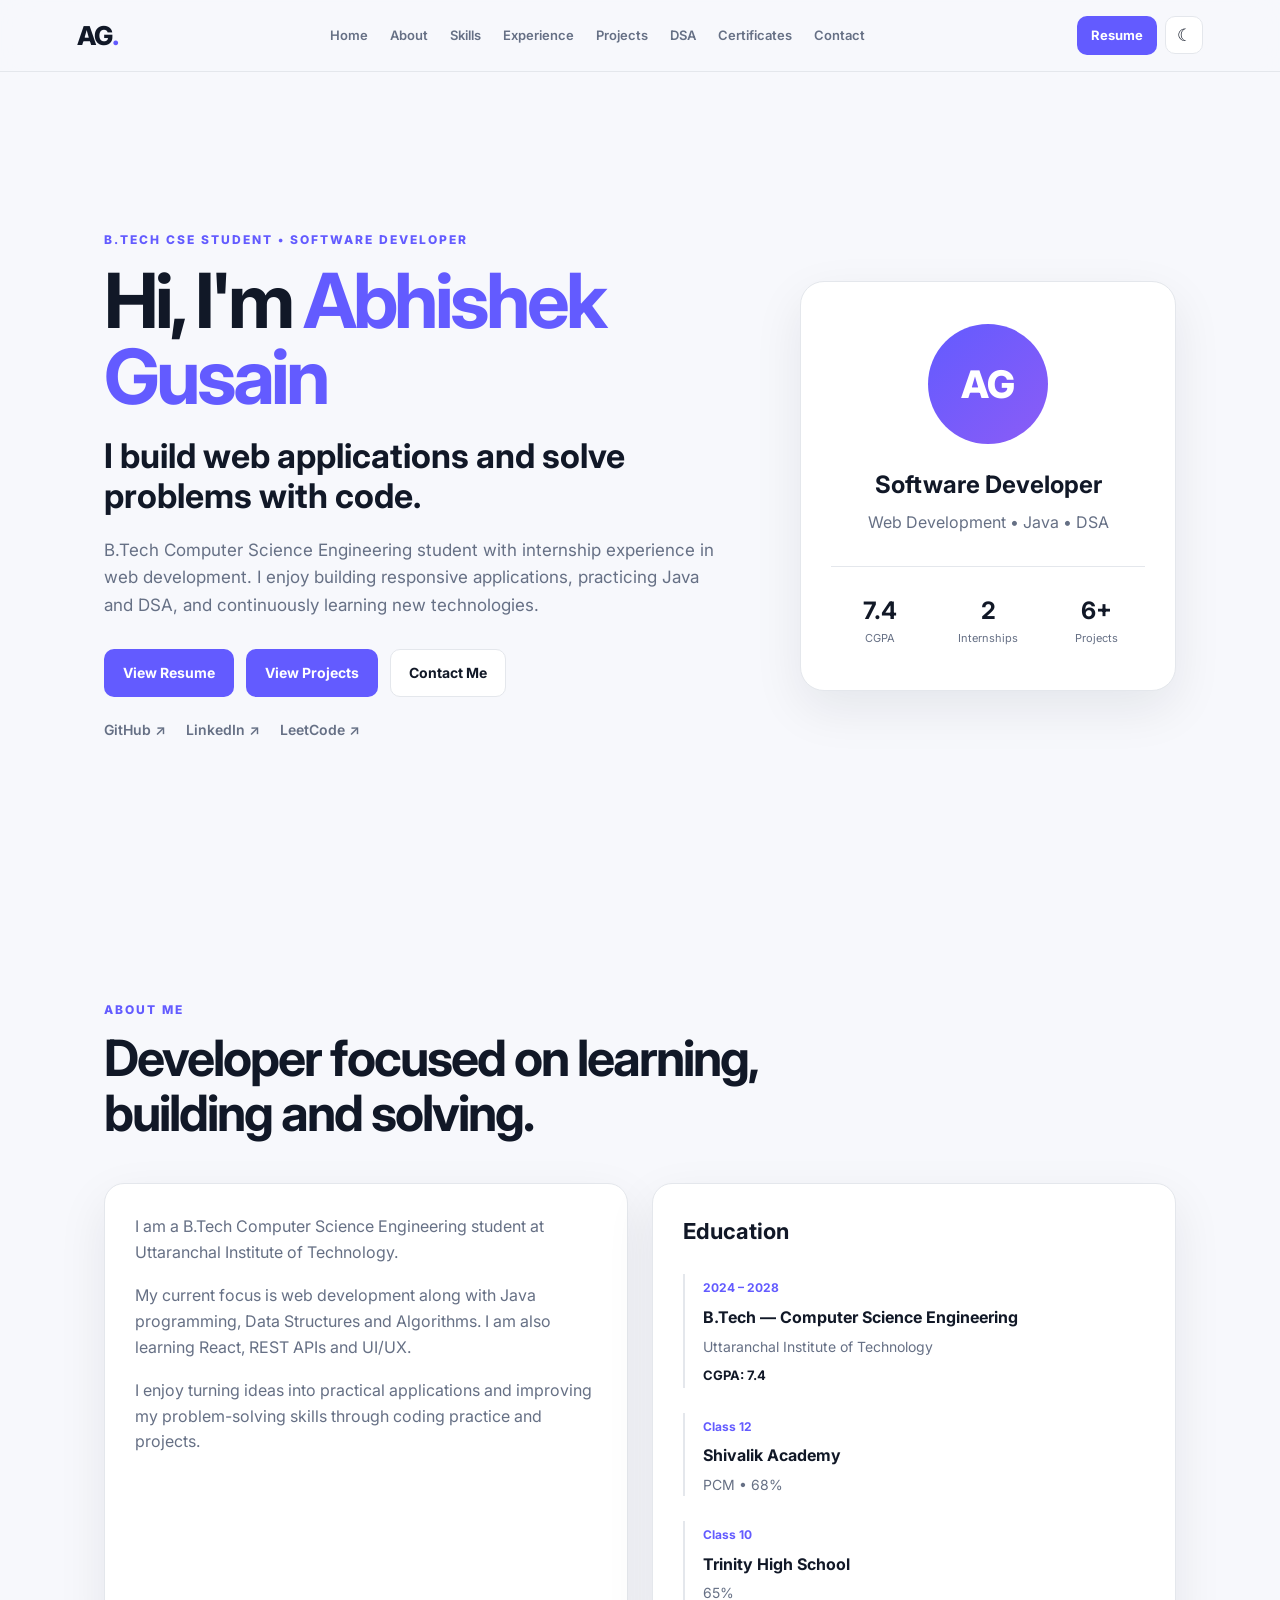
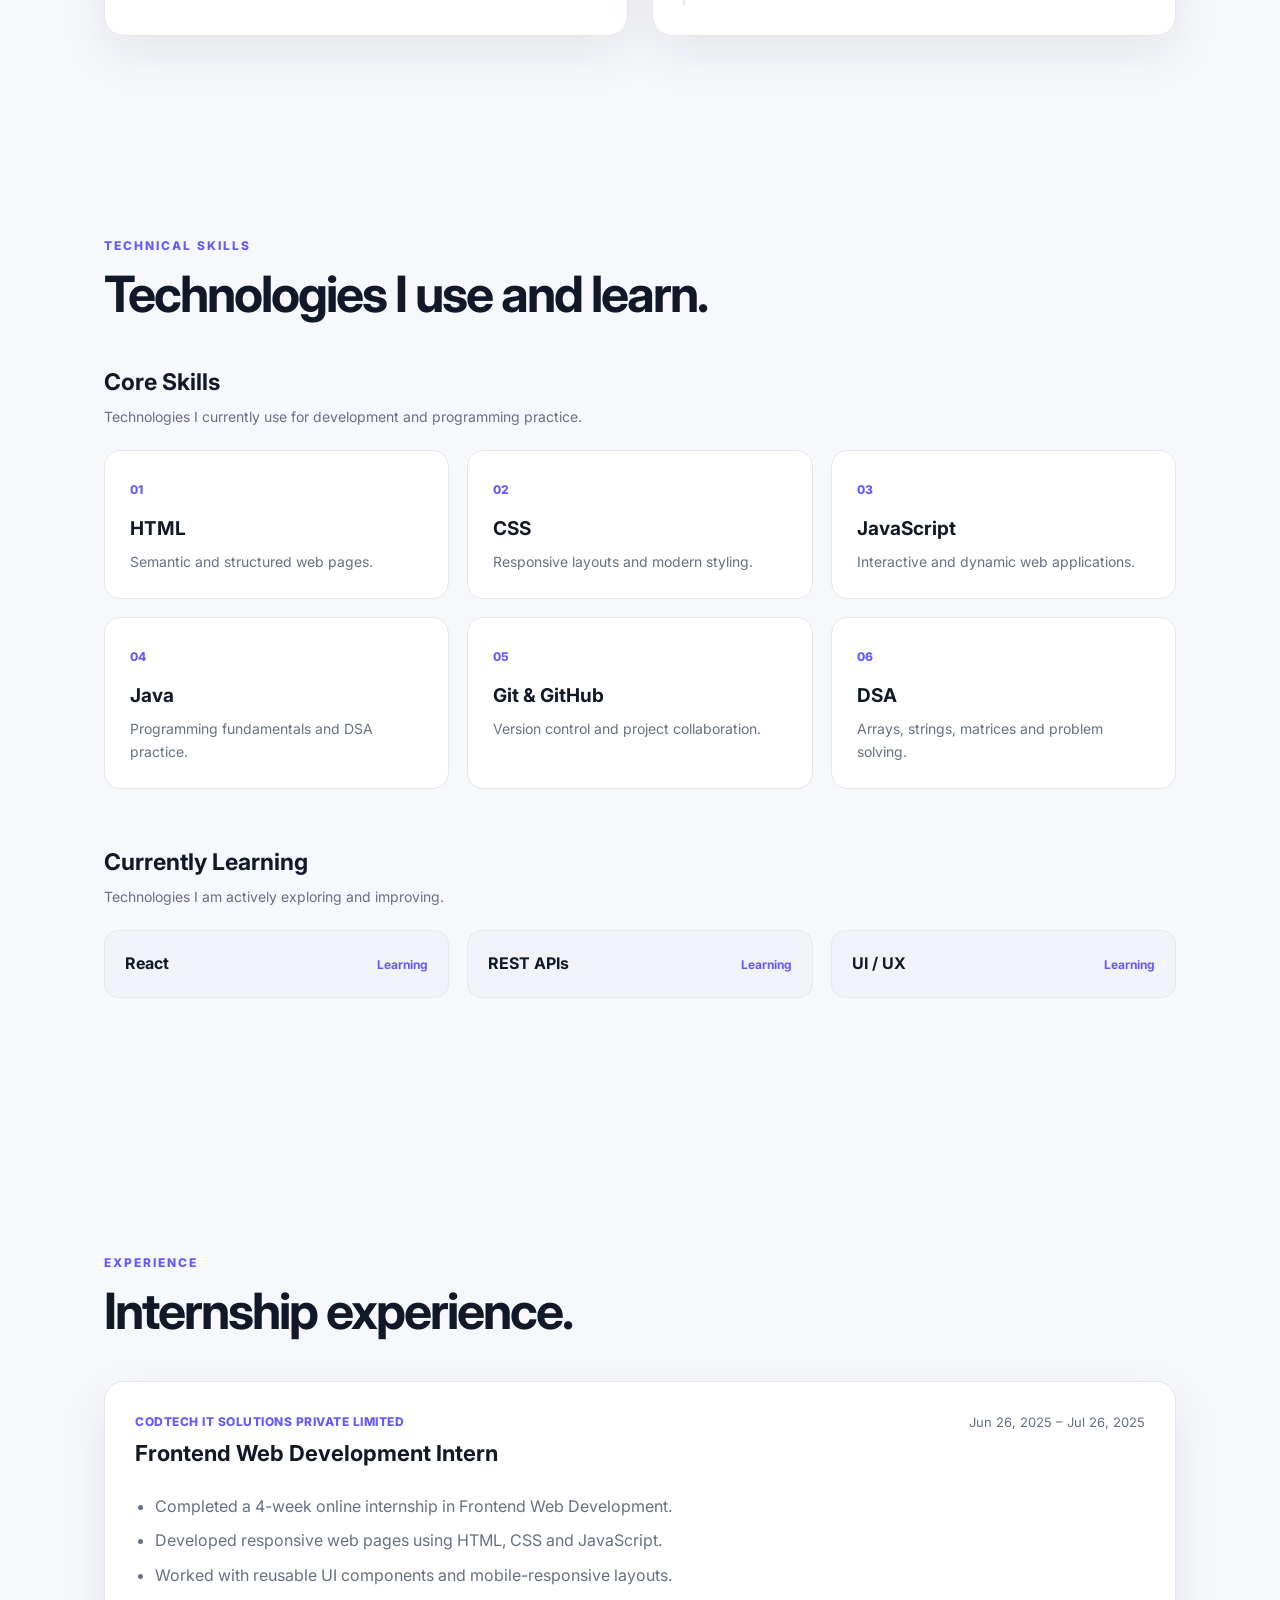
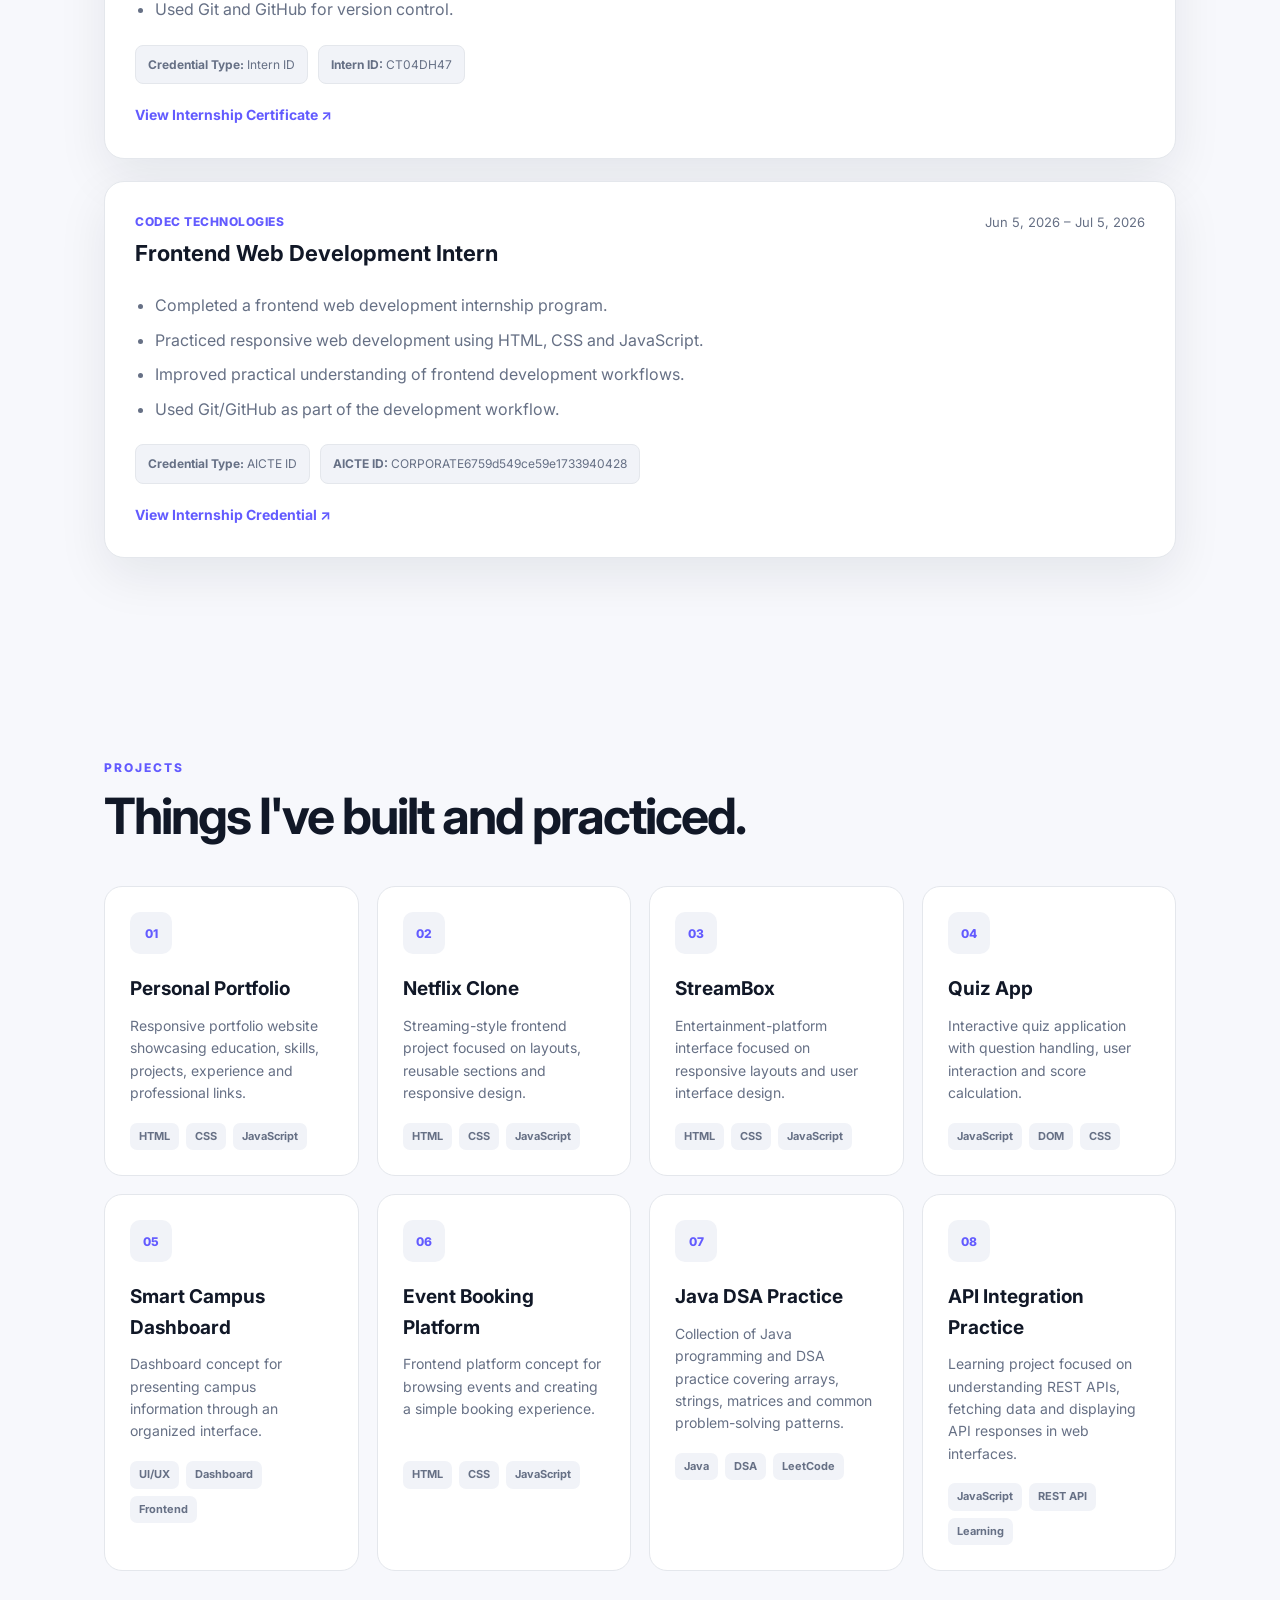
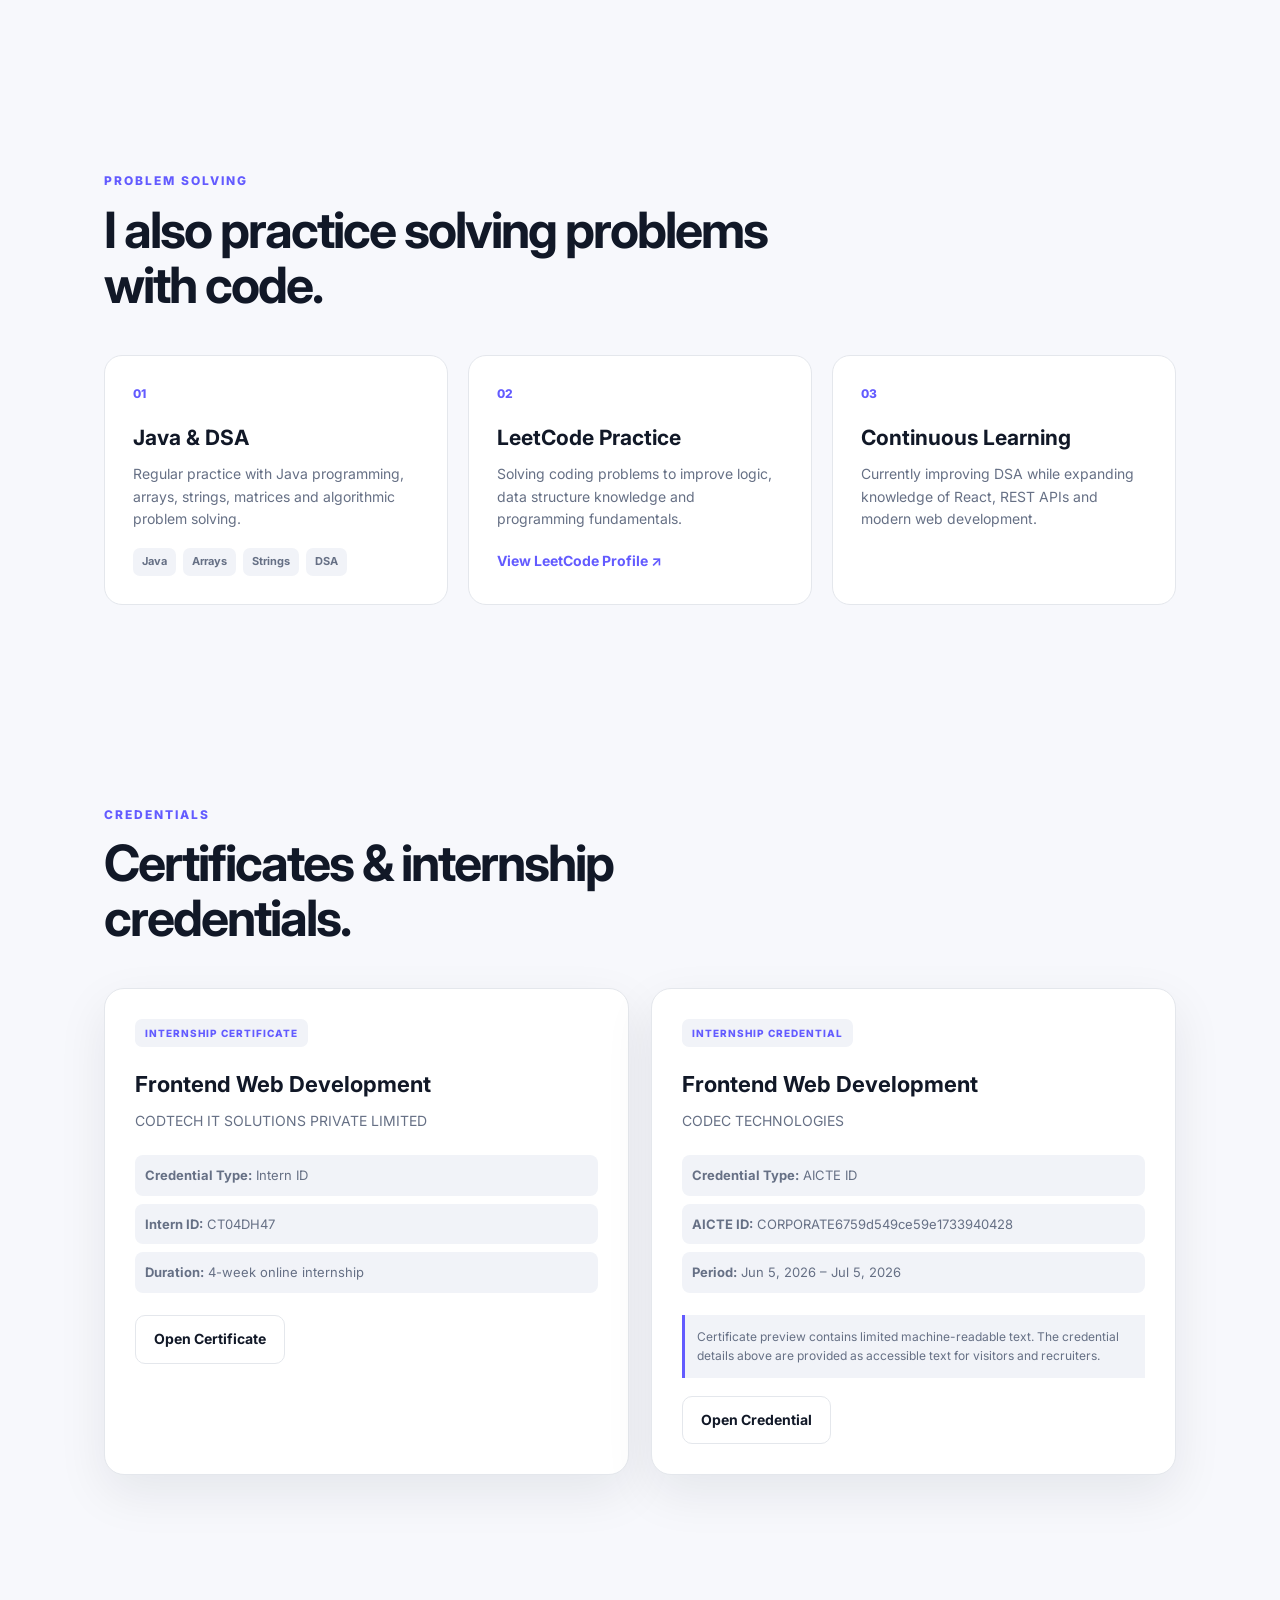
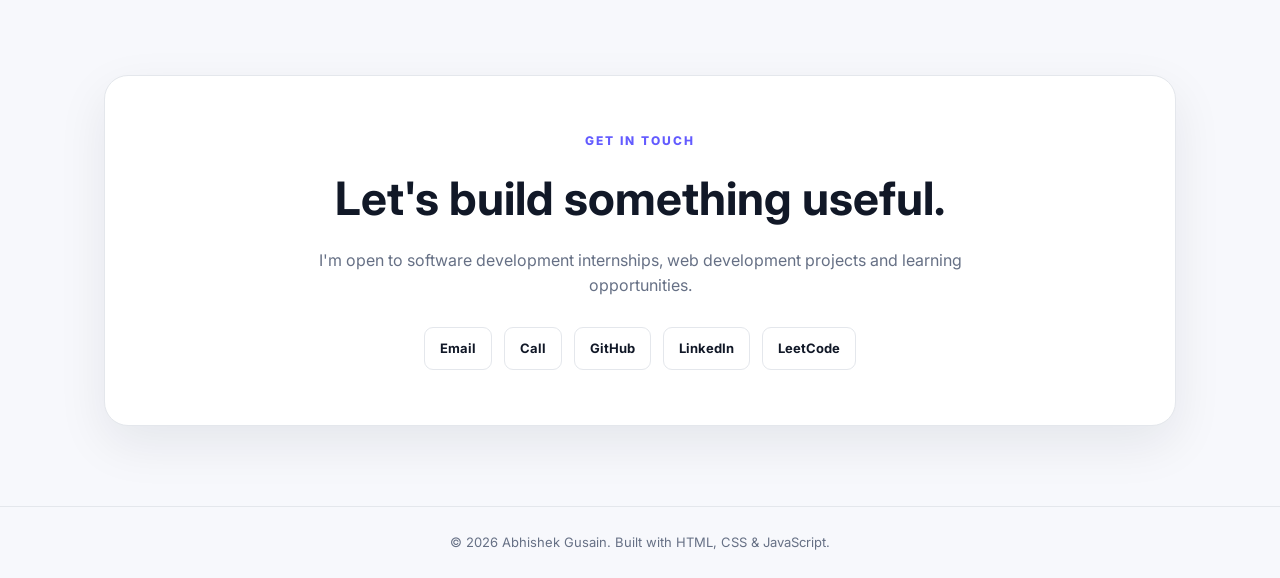
==== index.html @ 405016a4 "redesign portfolio and improve developer positioning" ====
<!DOCTYPE html>
<html lang="en">

<head>
    <meta charset="UTF-8">

    <meta name="viewport" content="width=device-width, initial-scale=1.0">

    <meta name="description"
        content="Abhishek Gusain - B.Tech Computer Science Engineering student, software developer and problem solver. Explore projects, skills, internships and coding practice.">

    <meta name="keywords"
        content="Abhishek Gusain, Software Developer, Web Developer, Java, JavaScript, DSA, LeetCode, HTML, CSS, GitHub">

    <meta name="author" content="Abhishek Gusain">

    <title>Abhishek Gusain | Software Developer</title>

    <link rel="stylesheet" href="index.css">

    <link rel="preconnect" href="https://fonts.googleapis.com">

    <link rel="preconnect"
        href="https://fonts.gstatic.com"
        crossorigin>

    <link
        href="https://fonts.googleapis.com/css2?family=Inter:wght@400;500;600;700;800&display=swap"
        rel="stylesheet">
</head>

<body>

    <!-- ================= NAVBAR ================= -->

    <header class="navbar">

        <a href="#home" class="logo" aria-label="Abhishek Gusain Home">
            AG<span>.</span>
        </a>

        <nav id="navLinks">

            <a href="#home">Home</a>

            <a href="#about">About</a>

            <a href="#skills">Skills</a>

            <a href="#experience">Experience</a>

            <a href="#projects">Projects</a>

            <a href="#problem-solving">DSA</a>

            <a href="#certificates">Certificates</a>

            <a href="#contact">Contact</a>

        </nav>

        <div class="nav-actions">

            <a
                href="Abhishek-Gusain-Resume.pdf"
                class="resume-nav-btn"
                target="_blank"
                rel="noopener noreferrer">

                Resume

            </a>

            <button
                id="themeBtn"
                class="theme-btn"
                aria-label="Toggle dark mode">

                ☾

            </button>

            <button
                id="menuBtn"
                class="menu-btn"
                aria-label="Open navigation menu"
                aria-expanded="false">

                ☰

            </button>

        </div>

    </header>


    <main>

        <!-- ================= HERO ================= -->

        <section class="hero section" id="home">

            <div class="hero-content reveal">

                <p class="eyebrow">
                    B.TECH CSE STUDENT • SOFTWARE DEVELOPER
                </p>

                <h1>
                    Hi, I'm
                    <span>Abhishek Gusain</span>
                </h1>

                <h2>
                    I build web applications and solve problems with code.
                </h2>

                <p class="hero-text">

                    B.Tech Computer Science Engineering student with
                    internship experience in web development. I enjoy
                    building responsive applications, practicing Java and
                    DSA, and continuously learning new technologies.

                </p>


                <div class="hero-buttons">

                    <a
                        href="Abhishek-Gusain-Resume.pdf"
                        class="btn primary"
                        target="_blank"
                        rel="noopener noreferrer">

                        View Resume

                    </a>

                    <a
                        href="#projects"
                        class="btn primary">

                        View Projects

                    </a>

                    <a
                        href="#contact"
                        class="btn secondary">

                        Contact Me

                    </a>

                </div>


                <div class="quick-links">

                    <a
                        href="https://github.com/AbhishekGusain20"
                        target="_blank"
                        rel="noopener noreferrer">

                        GitHub ↗

                    </a>

                    <a
                        href="https://www.linkedin.com/in/abhishek-gusain-8795a3363/"
                        target="_blank"
                        rel="noopener noreferrer">

                        LinkedIn ↗

                    </a>

                    <a
                        href="https://leetcode.com/u/Abhishek_Gusain/"
                        target="_blank"
                        rel="noopener noreferrer">

                        LeetCode ↗

                    </a>

                </div>

            </div>


            <div class="hero-card reveal">

                <div class="profile-ring">
                    AG
                </div>

                <h3>
                    Software Developer
                </h3>

                <p>
                    Web Development • Java • DSA
                </p>

                <div class="stat-row">

                    <div>
                        <strong>7.4</strong>
                        <small>CGPA</small>
                    </div>

                    <div>
                        <strong>2</strong>
                        <small>Internships</small>
                    </div>

                    <div>
                        <strong>6+</strong>
                        <small>Projects</small>
                    </div>

                </div>

            </div>

        </section>


        <!-- ================= ABOUT ================= -->

        <section class="section" id="about">

            <div class="section-heading reveal">

                <p class="eyebrow">
                    ABOUT ME
                </p>

                <h2>
                    Developer focused on learning, building and solving.
                </h2>

            </div>


            <div class="about-grid">

                <div class="card about-text reveal">

                    <p>

                        I am a B.Tech Computer Science Engineering student
                        at Uttaranchal Institute of Technology.

                    </p>

                    <p>

                        My current focus is web development along with
                        Java programming, Data Structures and Algorithms.
                        I am also learning React, REST APIs and UI/UX.

                    </p>

                    <p>

                        I enjoy turning ideas into practical applications
                        and improving my problem-solving skills through
                        coding practice and projects.

                    </p>

                </div>


                <div class="card education reveal">

                    <h3>
                        Education
                    </h3>


                    <div class="timeline-item">

                        <span>
                            2024 – 2028
                        </span>

                        <h4>
                            B.Tech — Computer Science Engineering
                        </h4>

                        <p>
                            Uttaranchal Institute of Technology
                        </p>

                        <b>
                            CGPA: 7.4
                        </b>

                    </div>


                    <div class="timeline-item">

                        <span>
                            Class 12
                        </span>

                        <h4>
                            Shivalik Academy
                        </h4>

                        <p>
                            PCM • 68%
                        </p>

                    </div>


                    <div class="timeline-item">

                        <span>
                            Class 10
                        </span>

                        <h4>
                            Trinity High School
                        </h4>

                        <p>
                            65%
                        </p>

                    </div>

                </div>

            </div>

        </section>


        <!-- ================= SKILLS ================= -->

        <section class="section" id="skills">

            <div class="section-heading reveal">

                <p class="eyebrow">
                    TECHNICAL SKILLS
                </p>

                <h2>
                    Technologies I use and learn.
                </h2>

            </div>


            <div class="skill-category reveal">

                <div class="skill-category-heading">

                    <h3>
                        Core Skills
                    </h3>

                    <p>
                        Technologies I currently use for development and programming practice.
                    </p>

                </div>


                <div class="skills-grid">

                    <div class="skill-card">
                        <span>01</span>

                        <h3>
                            HTML
                        </h3>

                        <p>
                            Semantic and structured web pages.
                        </p>

                    </div>


                    <div class="skill-card">
                        <span>02</span>

                        <h3>
                            CSS
                        </h3>

                        <p>
                            Responsive layouts and modern styling.
                        </p>

                    </div>


                    <div class="skill-card">
                        <span>03</span>

                        <h3>
                            JavaScript
                        </h3>

                        <p>
                            Interactive and dynamic web applications.
                        </p>

                    </div>


                    <div class="skill-card">
                        <span>04</span>

                        <h3>
                            Java
                        </h3>

                        <p>
                            Programming fundamentals and DSA practice.
                        </p>

                    </div>


                    <div class="skill-card">
                        <span>05</span>

                        <h3>
                            Git & GitHub
                        </h3>

                        <p>
                            Version control and project collaboration.
                        </p>

                    </div>


                    <div class="skill-card">
                        <span>06</span>

                        <h3>
                            DSA
                        </h3>

                        <p>
                            Arrays, strings, matrices and problem solving.
                        </p>

                    </div>

                </div>

            </div>


            <div class="skill-category learning-category reveal">

                <div class="skill-category-heading">

                    <h3>
                        Currently Learning
                    </h3>

                    <p>
                        Technologies I am actively exploring and improving.
                    </p>

                </div>


                <div class="learning-grid">

                    <div class="learning-card">

                        <strong>
                            React
                        </strong>

                        <span>
                            Learning
                        </span>

                    </div>


                    <div class="learning-card">

                        <strong>
                            REST APIs
                        </strong>

                        <span>
                            Learning
                        </span>

                    </div>


                    <div class="learning-card">

                        <strong>
                            UI / UX
                        </strong>

                        <span>
                            Learning
                        </span>

                    </div>

                </div>

            </div>

        </section>


        <!-- ================= EXPERIENCE ================= -->

        <section class="section" id="experience">

            <div class="section-heading reveal">

                <p class="eyebrow">
                    EXPERIENCE
                </p>

                <h2>
                    Internship experience.
                </h2>

            </div>


            <div class="experience-list">


                <!-- CODTECH -->

                <article class="experience-card reveal">

                    <div class="experience-top">

                        <div>

                            <p class="company">
                                CODTECH IT SOLUTIONS PRIVATE LIMITED
                            </p>

                            <h3>
                                Frontend Web Development Intern
                            </h3>

                        </div>

                        <span>
                            Jun 26, 2025 – Jul 26, 2025
                        </span>

                    </div>


                    <ul>

                        <li>
                            Completed a 4-week online internship
                            in Frontend Web Development.
                        </li>

                        <li>
                            Developed responsive web pages using
                            HTML, CSS and JavaScript.
                        </li>

                        <li>
                            Worked with reusable UI components and
                            mobile-responsive layouts.
                        </li>

                        <li>
                            Used Git and GitHub for version control.
                        </li>

                    </ul>


                    <div class="credential-row">

                        <span>
                            <strong>Credential Type:</strong>
                            Intern ID
                        </span>

                        <span>
                            <strong>Intern ID:</strong>
                            CT04DH47
                        </span>

                    </div>


                    <a
                        href="Internship-Certificate1.pdf"
                        target="_blank"
                        rel="noopener noreferrer"
                        class="text-link">

                        View Internship Certificate ↗

                    </a>

                </article>


                <!-- CODEC -->

                <article class="experience-card reveal">

                    <div class="experience-top">

                        <div>

                            <p class="company">
                                CODEC TECHNOLOGIES
                            </p>

                            <h3>
                                Frontend Web Development Intern
                            </h3>

                        </div>

                        <span>
                            Jun 5, 2026 – Jul 5, 2026
                        </span>

                    </div>


                    <ul>

                        <li>
                            Completed a frontend web development
                            internship program.
                        </li>

                        <li>
                            Practiced responsive web development
                            using HTML, CSS and JavaScript.
                        </li>

                        <li>
                            Improved practical understanding of
                            frontend development workflows.
                        </li>

                        <li>
                            Used Git/GitHub as part of the development
                            workflow.
                        </li>

                    </ul>


                    <div class="credential-row">

                        <span>
                            <strong>Credential Type:</strong>
                            AICTE ID
                        </span>

                        <span>
                            <strong>AICTE ID:</strong>
                            CORPORATE6759d549ce59e1733940428
                        </span>

                    </div>


                    <a
                        href="Internship-Certificate2.pdf"
                        target="_blank"
                        rel="noopener noreferrer"
                        class="text-link">

                        View Internship Credential ↗

                    </a>

                </article>

            </div>

        </section>


        <!-- ================= PROJECTS ================= -->

        <section class="section" id="projects">

            <div class="section-heading reveal">

                <p class="eyebrow">
                    PROJECTS
                </p>

                <h2>
                    Things I've built and practiced.
                </h2>

            </div>


            <div class="projects-grid">


                <article class="project-card reveal">

                    <div class="project-icon">
                        01
                    </div>

                    <h3>
                        Personal Portfolio
                    </h3>

                    <p>
                        Responsive portfolio website showcasing
                        education, skills, projects, experience and
                        professional links.
                    </p>

                    <div class="tags">

                        <span>HTML</span>
                        <span>CSS</span>
                        <span>JavaScript</span>

                    </div>

                </article>


                <article class="project-card reveal">

                    <div class="project-icon">
                        02
                    </div>

                    <h3>
                        Netflix Clone
                    </h3>

                    <p>
                        Streaming-style frontend project focused on
                        layouts, reusable sections and responsive design.
                    </p>

                    <div class="tags">

                        <span>HTML</span>
                        <span>CSS</span>
                        <span>JavaScript</span>

                    </div>

                </article>


                <article class="project-card reveal">

                    <div class="project-icon">
                        03
                    </div>

                    <h3>
                        StreamBox
                    </h3>

                    <p>
                        Entertainment-platform interface focused on
                        responsive layouts and user interface design.
                    </p>

                    <div class="tags">

                        <span>HTML</span>
                        <span>CSS</span>
                        <span>JavaScript</span>

                    </div>

                </article>


                <article class="project-card reveal">

                    <div class="project-icon">
                        04
                    </div>

                    <h3>
                        Quiz App
                    </h3>

                    <p>
                        Interactive quiz application with question
                        handling, user interaction and score calculation.
                    </p>

                    <div class="tags">

                        <span>JavaScript</span>
                        <span>DOM</span>
                        <span>CSS</span>

                    </div>

                </article>


                <article class="project-card reveal">

                    <div class="project-icon">
                        05
                    </div>

                    <h3>
                        Smart Campus Dashboard
                    </h3>

                    <p>
                        Dashboard concept for presenting campus
                        information through an organized interface.
                    </p>

                    <div class="tags">

                        <span>UI/UX</span>
                        <span>Dashboard</span>
                        <span>Frontend</span>

                    </div>

                </article>


                <article class="project-card reveal">

                    <div class="project-icon">
                        06
                    </div>

                    <h3>
                        Event Booking Platform
                    </h3>

                    <p>
                        Frontend platform concept for browsing events
                        and creating a simple booking experience.
                    </p>

                    <div class="tags">

                        <span>HTML</span>
                        <span>CSS</span>
                        <span>JavaScript</span>

                    </div>

                </article>


                <article class="project-card reveal">

                    <div class="project-icon">
                        07
                    </div>

                    <h3>
                        Java DSA Practice
                    </h3>

                    <p>
                        Collection of Java programming and DSA practice
                        covering arrays, strings, matrices and common
                        problem-solving patterns.
                    </p>

                    <div class="tags">

                        <span>Java</span>
                        <span>DSA</span>
                        <span>LeetCode</span>

                    </div>

                </article>


                <article class="project-card reveal">

                    <div class="project-icon">
                        08
                    </div>

                    <h3>
                        API Integration Practice
                    </h3>

                    <p>
                        Learning project focused on understanding REST
                        APIs, fetching data and displaying API responses
                        in web interfaces.
                    </p>

                    <div class="tags">

                        <span>JavaScript</span>
                        <span>REST API</span>
                        <span>Learning</span>

                    </div>

                </article>

            </div>

        </section>


        <!-- ================= PROBLEM SOLVING ================= -->

        <section class="section" id="problem-solving">

            <div class="section-heading reveal">

                <p class="eyebrow">
                    PROBLEM SOLVING
                </p>

                <h2>
                    I also practice solving problems with code.
                </h2>

            </div>


            <div class="problem-grid">


                <div class="problem-card reveal">

                    <div class="problem-number">
                        01
                    </div>

                    <h3>
                        Java & DSA
                    </h3>

                    <p>
                        Regular practice with Java programming,
                        arrays, strings, matrices and algorithmic
                        problem solving.
                    </p>

                    <div class="tags">

                        <span>Java</span>
                        <span>Arrays</span>
                        <span>Strings</span>
                        <span>DSA</span>

                    </div>

                </div>


                <div class="problem-card reveal">

                    <div class="problem-number">
                        02
                    </div>

                    <h3>
                        LeetCode Practice
                    </h3>

                    <p>
                        Solving coding problems to improve logic,
                        data structure knowledge and programming
                        fundamentals.
                    </p>

                    <a
                        href="https://leetcode.com/u/Abhishek_Gusain/"
                        target="_blank"
                        rel="noopener noreferrer"
                        class="text-link">

                        View LeetCode Profile ↗

                    </a>

                </div>


                <div class="problem-card reveal">

                    <div class="problem-number">
                        03
                    </div>

                    <h3>
                        Continuous Learning
                    </h3>

                    <p>
                        Currently improving DSA while expanding
                        knowledge of React, REST APIs and modern
                        web development.
                    </p>

                </div>

            </div>

        </section>


        <!-- ================= CERTIFICATES ================= -->

        <section class="section" id="certificates">

            <div class="section-heading reveal">

                <p class="eyebrow">
                    CREDENTIALS
                </p>

                <h2>
                    Certificates & internship credentials.
                </h2>

            </div>


            <div class="certificate-grid">


                <!-- CERTIFICATE 1 -->

                <article class="certificate-card reveal">

                    <div class="certificate-badge">
                        INTERNSHIP CERTIFICATE
                    </div>

                    <h3>
                        Frontend Web Development
                    </h3>

                    <p>
                        CODTECH IT SOLUTIONS PRIVATE LIMITED
                    </p>

                    <div class="certificate-details">

                        <span>
                            <strong>Credential Type:</strong>
                            Intern ID
                        </span>

                        <span>
                            <strong>Intern ID:</strong>
                            CT04DH47
                        </span>

                        <span>
                            <strong>Duration:</strong>
                            4-week online internship
                        </span>

                    </div>


                    <a
                        href="Internship-Certificate1.pdf"
                        target="_blank"
                        rel="noopener noreferrer"
                        class="btn secondary">

                        Open Certificate

                    </a>

                </article>


                <!-- CERTIFICATE 2 -->

                <article
                    class="certificate-card reveal"
                    aria-label="CODEC Technologies internship credential">

                    <div class="certificate-badge">
                        INTERNSHIP CREDENTIAL
                    </div>

                    <h3>
                        Frontend Web Development
                    </h3>

                    <p>
                        CODEC TECHNOLOGIES
                    </p>


                    <div class="certificate-details">

                        <span>
                            <strong>Credential Type:</strong>
                            AICTE ID
                        </span>

                        <span>
                            <strong>AICTE ID:</strong>
                            CORPORATE6759d549ce59e1733940428
                        </span>

                        <span>
                            <strong>Period:</strong>
                            Jun 5, 2026 – Jul 5, 2026
                        </span>

                    </div>


                    <p class="accessibility-note">

                        Certificate preview contains limited
                        machine-readable text. The credential details
                        above are provided as accessible text for
                        visitors and recruiters.

                    </p>


                    <a
                        href="Internship-Certificate2.pdf"
                        target="_blank"
                        rel="noopener noreferrer"
                        class="btn secondary">

                        Open Credential

                    </a>

                </article>

            </div>

        </section>


        <!-- ================= CONTACT ================= -->

        <section class="section contact-section" id="contact">

            <div class="contact-card reveal">

                <p class="eyebrow">
                    GET IN TOUCH
                </p>

                <h2>
                    Let's build something useful.
                </h2>

                <p>
                    I'm open to software development internships,
                    web development projects and learning opportunities.
                </p>


                <div class="contact-links">

                    <a
                        href="mailto:abhishek.gusain2006@gmail.com">

                        Email

                    </a>

                    <a
                        href="tel:+919259208065">

                        Call

                    </a>

                    <a
                        href="https://github.com/AbhishekGusain20"
                        target="_blank"
                        rel="noopener noreferrer">

                        GitHub

                    </a>

                    <a
                        href="https://www.linkedin.com/in/abhishek-gusain-8795a3363/"
                        target="_blank"
                        rel="noopener noreferrer">

                        LinkedIn

                    </a>

                    <a
                        href="https://leetcode.com/u/Abhishek_Gusain/"
                        target="_blank"
                        rel="noopener noreferrer">

                        LeetCode

                    </a>

                </div>

            </div>

        </section>

    </main>


    <!-- ================= FOOTER ================= -->

    <footer>

        <p>

            © <span id="year"></span>
            Abhishek Gusain.
            Built with HTML, CSS & JavaScript.

        </p>

    </footer>


    <button
        id="topBtn"
        class="top-btn"
        aria-label="Back to top">

        ↑

    </button>


    <script src="index.js"></script>

</body>

</html>
---- index.css ----
/* ================= RESET ================= */

* {
    margin: 0;
    padding: 0;
    box-sizing: border-box;
}


/* ================= VARIABLES ================= */

:root {

    --bg: #f7f8fc;
    --surface: #ffffff;
    --surface-2: #f1f3f8;

    --text: #111827;
    --muted: #667085;

    --line: #e4e7ec;

    --accent: #635bff;
    --accent-dark: #4f46e5;

    --success: #16803c;

    --shadow:
        0 18px 50px rgba(15, 23, 42, 0.08);

}


body.dark {

    --bg: #0b0d12;
    --surface: #12151c;
    --surface-2: #181c25;

    --text: #f4f6fb;
    --muted: #a7adba;

    --line: #272c37;

    --shadow:
        0 18px 50px rgba(0, 0, 0, 0.25);

}


/* ================= BASE ================= */

html {
    scroll-behavior: smooth;
    scroll-padding-top: 85px;
}


body {

    font-family: "Inter", sans-serif;

    background: var(--bg);

    color: var(--text);

    line-height: 1.6;

    transition:
        background 0.2s ease,
        color 0.2s ease;

}


body.menu-open {
    overflow: hidden;
}


a {
    text-decoration: none;
    color: inherit;
}


button {
    font-family: inherit;
}


/* ================= NAVBAR ================= */

.navbar {

    height: 72px;

    padding: 0 6%;

    display: flex;

    align-items: center;

    justify-content: space-between;

    gap: 25px;

    position: sticky;

    top: 0;

    z-index: 1000;

    background: rgba(247, 248, 252, 0.9);

    backdrop-filter: blur(15px);

    border-bottom: 1px solid var(--line);

}


body.dark .navbar {

    background:
        rgba(11, 13, 18, 0.9);

}


.logo {

    font-size: 26px;

    font-weight: 800;

    letter-spacing: -1px;

}


.logo span {
    color: var(--accent);
}


nav {

    display: flex;

    align-items: center;

    justify-content: center;

    gap: 22px;

}


nav a {

    font-size: 13px;

    font-weight: 600;

    color: var(--muted);

    transition: 0.2s ease;

}


nav a:hover {
    color: var(--accent);
}


.nav-actions {

    display: flex;

    align-items: center;

    gap: 8px;

}


.resume-nav-btn {

    padding: 9px 14px;

    border-radius: 10px;

    background: var(--accent);

    color: white;

    font-size: 13px;

    font-weight: 700;

    transition: 0.2s ease;

}


.resume-nav-btn:hover {
    background: var(--accent-dark);
}


.theme-btn,
.menu-btn {

    width: 38px;

    height: 38px;

    border: 1px solid var(--line);

    border-radius: 10px;

    background: var(--surface);

    color: var(--text);

    cursor: pointer;

    font-size: 17px;

}


.menu-btn {
    display: none;
}


/* ================= COMMON ================= */

.section {

    max-width: 1120px;

    margin: auto;

    padding: 100px 24px;

}


.section-heading {

    max-width: 760px;

    margin-bottom: 42px;

}


.eyebrow {

    color: var(--accent);

    font-size: 12px;

    font-weight: 800;

    letter-spacing: 2px;

    margin-bottom: 12px;

}


.section-heading h2 {

    font-size:
        clamp(32px, 4vw, 50px);

    line-height: 1.1;

    letter-spacing: -2px;

}


/* ================= HERO ================= */

.hero {

    min-height:
        calc(100vh - 72px);

    display: grid;

    grid-template-columns:
        1.25fr 0.75fr;

    align-items: center;

    gap: 70px;

}


.hero h1 {

    font-size:
        clamp(45px, 6vw, 76px);

    line-height: 1;

    letter-spacing: -4px;

    margin-bottom: 22px;

}


.hero h1 span {
    color: var(--accent);
}


.hero h2 {

    font-size:
        clamp(22px, 3vw, 34px);

    line-height: 1.2;

    margin-bottom: 20px;

}


.hero-text {

    max-width: 680px;

    color: var(--muted);

    font-size: 17px;

}


.hero-buttons {

    display: flex;

    flex-wrap: wrap;

    gap: 12px;

    margin:
        30px 0 22px;

}


.btn {

    display: inline-flex;

    align-items: center;

    justify-content: center;

    padding: 12px 18px;

    border-radius: 10px;

    font-size: 14px;

    font-weight: 700;

    border: 1px solid transparent;

    transition:
        transform 0.2s ease,
        background 0.2s ease;

}


.btn:hover {

    transform: translateY(-2px);

}


.btn.primary {

    background: var(--accent);

    color: white;

}


.btn.primary:hover {

    background: var(--accent-dark);

}


.btn.secondary {

    border-color: var(--line);

    background: var(--surface);

    color: var(--text);

}


.btn.secondary:hover {

    border-color: var(--accent);

    color: var(--accent);

}


.quick-links {

    display: flex;

    flex-wrap: wrap;

    gap: 20px;

}


.quick-links a {

    color: var(--muted);

    font-size: 14px;

    font-weight: 600;

}


.quick-links a:hover {

    color: var(--accent);

}


/* ================= HERO CARD ================= */

.hero-card {

    padding: 42px 30px;

    background: var(--surface);

    border: 1px solid var(--line);

    border-radius: 24px;

    box-shadow: var(--shadow);

    text-align: center;

}


.profile-ring {

    width: 120px;

    height: 120px;

    margin: 0 auto 22px;

    border-radius: 50%;

    display: grid;

    place-items: center;

    background:
        linear-gradient(
            135deg,
            var(--accent),
            #8b5cf6
        );

    color: white;

    font-size: 38px;

    font-weight: 800;

}


.hero-card h3 {

    font-size: 24px;

    margin-bottom: 6px;

}


.hero-card > p {

    color: var(--muted);

}


.stat-row {

    display: grid;

    grid-template-columns:
        repeat(3, 1fr);

    gap: 10px;

    margin-top: 30px;

    padding-top: 25px;

    border-top: 1px solid var(--line);

}


.stat-row div {

    display: flex;

    flex-direction: column;

}


.stat-row strong {

    font-size: 24px;

}


.stat-row small {

    color: var(--muted);

    font-size: 11px;

}


/* ================= ABOUT ================= */

.about-grid {

    display: grid;

    grid-template-columns:
        1fr 1fr;

    gap: 24px;

}


.card {

    background: var(--surface);

    border: 1px solid var(--line);

    border-radius: 20px;

    padding: 30px;

    box-shadow: var(--shadow);

}


.about-text p {

    color: var(--muted);

    margin-bottom: 18px;

}


.about-text p:last-child {
    margin-bottom: 0;
}


.education h3 {

    font-size: 22px;

    margin-bottom: 25px;

}


.timeline-item {

    padding-left: 18px;

    border-left: 2px solid var(--line);

    margin-bottom: 25px;

}


.timeline-item:last-child {
    margin-bottom: 0;
}


.timeline-item span {

    color: var(--accent);

    font-size: 12px;

    font-weight: 700;

}


.timeline-item h4 {

    font-size: 16px;

    margin: 5px 0;

}


.timeline-item p {

    color: var(--muted);

    font-size: 14px;

}


.timeline-item b {

    display: inline-block;

    margin-top: 7px;

    font-size: 13px;

}


/* ================= SKILLS ================= */

.skill-category {

    margin-bottom: 55px;

}


.skill-category-heading {

    margin-bottom: 22px;

}


.skill-category-heading h3 {

    font-size: 23px;

    margin-bottom: 5px;

}


.skill-category-heading p {

    color: var(--muted);

    font-size: 14px;

}


.skills-grid {

    display: grid;

    grid-template-columns:
        repeat(3, 1fr);

    gap: 18px;

}


.skill-card {

    background: var(--surface);

    border: 1px solid var(--line);

    border-radius: 16px;

    padding: 25px;

    transition:
        transform 0.2s ease,
        border-color 0.2s ease;

}


.skill-card:hover {

    transform: translateY(-4px);

    border-color: var(--accent);

}


.skill-card span {

    color: var(--accent);

    font-size: 12px;

    font-weight: 800;

}


.skill-card h3 {

    margin: 12px 0 7px;

    font-size: 19px;

}


.skill-card p {

    color: var(--muted);

    font-size: 14px;

}


.learning-grid {

    display: grid;

    grid-template-columns:
        repeat(3, 1fr);

    gap: 18px;

}


.learning-card {

    background: var(--surface-2);

    border: 1px solid var(--line);

    border-radius: 14px;

    padding: 20px;

    display: flex;

    align-items: center;

    justify-content: space-between;

}


.learning-card strong {
    font-size: 16px;
}


.learning-card span {

    color: var(--accent);

    font-size: 12px;

    font-weight: 700;

}


/* ================= EXPERIENCE ================= */

.experience-list {

    display: grid;

    gap: 22px;

}


.experience-card {

    background: var(--surface);

    border: 1px solid var(--line);

    border-radius: 20px;

    padding: 30px;

    box-shadow: var(--shadow);

}


.experience-top {

    display: flex;

    justify-content: space-between;

    align-items: flex-start;

    gap: 20px;

    margin-bottom: 22px;

}


.company {

    color: var(--accent);

    font-size: 12px;

    font-weight: 800;

    letter-spacing: 0.5px;

}


.experience-top h3 {

    font-size: 22px;

    margin-top: 5px;

}


.experience-top > span {

    color: var(--muted);

    font-size: 13px;

    white-space: nowrap;

}


.experience-card ul {

    padding-left: 20px;

    color: var(--muted);

}


.experience-card li {

    margin-bottom: 9px;

}


.credential-row {

    display: flex;

    flex-wrap: wrap;

    gap: 10px;

    margin-top: 22px;

}


.credential-row span {

    padding: 9px 12px;

    background: var(--surface-2);

    border: 1px solid var(--line);

    border-radius: 8px;

    font-size: 12px;

    color: var(--muted);

}


.text-link {

    display: inline-block;

    margin-top: 20px;

    color: var(--accent);

    font-size: 14px;

    font-weight: 700;

}


.text-link:hover {
    text-decoration: underline;
}


/* ================= PROJECTS ================= */

.projects-grid {

    display: grid;

    grid-template-columns:
        repeat(4, 1fr);

    gap: 18px;

}


.project-card {

    background: var(--surface);

    border: 1px solid var(--line);

    border-radius: 18px;

    padding: 25px;

    transition:
        transform 0.2s ease,
        border-color 0.2s ease;

}


.project-card:hover {

    transform: translateY(-5px);

    border-color: var(--accent);

}


.project-icon {

    width: 42px;

    height: 42px;

    display: grid;

    place-items: center;

    border-radius: 10px;

    background: var(--surface-2);

    color: var(--accent);

    font-weight: 800;

    font-size: 12px;

}


.project-card h3 {

    margin: 20px 0 10px;

    font-size: 19px;

}


.project-card p {

    color: var(--muted);

    font-size: 14px;

    min-height: 90px;

}


.tags {

    display: flex;

    flex-wrap: wrap;

    gap: 7px;

    margin-top: 18px;

}


.tags span {

    padding: 5px 9px;

    background: var(--surface-2);

    border-radius: 7px;

    font-size: 11px;

    font-weight: 700;

    color: var(--muted);

}


/* ================= PROBLEM SOLVING ================= */

.problem-grid {

    display: grid;

    grid-template-columns:
        repeat(3, 1fr);

    gap: 20px;

}


.problem-card {

    background: var(--surface);

    border: 1px solid var(--line);

    border-radius: 18px;

    padding: 28px;

}


.problem-number {

    color: var(--accent);

    font-size: 12px;

    font-weight: 800;

}


.problem-card h3 {

    font-size: 21px;

    margin: 18px 0 9px;

}


.problem-card p {

    color: var(--muted);

    font-size: 14px;

}


/* ================= CERTIFICATES ================= */

.certificate-grid {

    display: grid;

    grid-template-columns:
        repeat(2, 1fr);

    gap: 22px;

}


.certificate-card {

    background: var(--surface);

    border: 1px solid var(--line);

    border-radius: 20px;

    padding: 30px;

    box-shadow: var(--shadow);

}


.certificate-badge {

    display: inline-block;

    padding: 6px 10px;

    border-radius: 7px;

    background: var(--surface-2);

    color: var(--accent);

    font-size: 10px;

    font-weight: 800;

    letter-spacing: 1px;

}


.certificate-card h3 {

    margin: 20px 0 8px;

    font-size: 22px;

}


.certificate-card > p {

    color: var(--muted);

    font-size: 14px;

}


.certificate-details {

    display: grid;

    gap: 8px;

    margin: 22px 0;

}


.certificate-details span {

    color: var(--muted);

    font-size: 13px;

    padding: 10px;

    border-radius: 8px;

    background: var(--surface-2);

}


.accessibility-note {

    padding: 12px;

    margin-bottom: 18px;

    border-left: 3px solid var(--accent);

    background: var(--surface-2);

    font-size: 12px !important;

}


/* ================= CONTACT ================= */

.contact-section {
    padding-bottom: 80px;
}


.contact-card {

    background: var(--surface);

    border: 1px solid var(--line);

    border-radius: 24px;

    padding: 55px 30px;

    text-align: center;

    box-shadow: var(--shadow);

}


.contact-card h2 {

    font-size:
        clamp(30px, 4vw, 46px);

    margin-bottom: 12px;

}


.contact-card > p:not(.eyebrow) {

    max-width: 650px;

    margin: 0 auto;

    color: var(--muted);

}


.contact-links {

    display: flex;

    justify-content: center;

    flex-wrap: wrap;

    gap: 12px;

    margin-top: 28px;

}


.contact-links a {

    padding: 10px 15px;

    border: 1px solid var(--line);

    border-radius: 9px;

    font-size: 13px;

    font-weight: 700;

}


.contact-links a:hover {

    border-color: var(--accent);

    color: var(--accent);

}


/* ================= FOOTER ================= */

footer {

    border-top: 1px solid var(--line);

    padding: 25px;

    text-align: center;

    color: var(--muted);

    font-size: 13px;

}


/* ================= BACK TO TOP ================= */

.top-btn {

    position: fixed;

    right: 25px;

    bottom: 25px;

    width: 42px;

    height: 42px;

    border: 0;

    border-radius: 50%;

    background: var(--accent);

    color: white;

    cursor: pointer;

    font-size: 18px;

    opacity: 0;

    visibility: hidden;

    transition: 0.2s ease;

}


.top-btn.show {

    opacity: 1;

    visibility: visible;

}


/* ================= ANIMATION ================= */

.reveal {

    opacity: 0;

    transform: translateY(18px);

    transition:
        opacity 0.5s ease,
        transform 0.5s ease;

}


.reveal.visible {

    opacity: 1;

    transform: translateY(0);

}


/* ================= TABLET ================= */

@media (max-width: 1000px) {

    nav {
        gap: 14px;
    }

    nav a {
        font-size: 12px;
    }

    .projects-grid {
        grid-template-columns:
            repeat(2, 1fr);
    }

}


/* ================= MOBILE ================= */

@media (max-width: 800px) {

    .navbar {

        padding: 0 20px;

    }


    nav {

        position: fixed;

        top: 72px;

        left: 0;

        right: 0;

        height: calc(100vh - 72px);

        padding: 35px 25px;

        background: var(--bg);

        border-top: 1px solid var(--line);

        display: none;

        flex-direction: column;

        align-items: flex-start;

        gap: 22px;

    }


    nav.open {
        display: flex;
    }


    nav a {

        font-size: 18px;

    }


    .resume-nav-btn {
        display: none;
    }


    .menu-btn {
        display: block;
    }


    .hero {

        grid-template-columns: 1fr;

        min-height: auto;

        padding-top: 75px;

        gap: 50px;

    }


    .hero-card {

        max-width: 500px;

        width: 100%;

        margin: auto;

    }


    .about-grid {

        grid-template-columns: 1fr;

    }


    .skills-grid {

        grid-template-columns:
            repeat(2, 1fr);

    }


    .learning-grid {

        grid-template-columns: 1fr;

    }


    .experience-top {

        flex-direction: column;

    }


    .experience-top > span {

        white-space: normal;

    }


    .problem-grid {

        grid-template-columns: 1fr;

    }


    .certificate-grid {

        grid-template-columns: 1fr;

    }

}


@media (max-width: 560px) {

    .section {

        padding:
            75px 18px;

    }


    .hero h1 {

        letter-spacing: -2.5px;

    }


    .hero-buttons {

        flex-direction: column;

        align-items: stretch;

    }


    .btn {

        width: 100%;

    }


    .quick-links {

        gap: 14px;

    }


    .skills-grid {

        grid-template-columns: 1fr;

    }


    .projects-grid {

        grid-template-columns: 1fr;

    }


    .stat-row {

        gap: 5px;

    }


    .stat-row strong {

        font-size: 21px;

    }


    .contact-links {

        flex-direction: column;

    }


    .contact-links a {

        width: 100%;

    }

}


/* ================= REDUCED MOTION ================= */

@media (prefers-reduced-motion: reduce) {

    html {
        scroll-behavior: auto;
    }

    *,
    *::before,
    *::after {

        animation-duration: 0.01ms !important;

        animation-iteration-count: 1 !important;

        transition-duration: 0.01ms !important;

    }

    .reveal {

        opacity: 1;

        transform: none;

    }

}
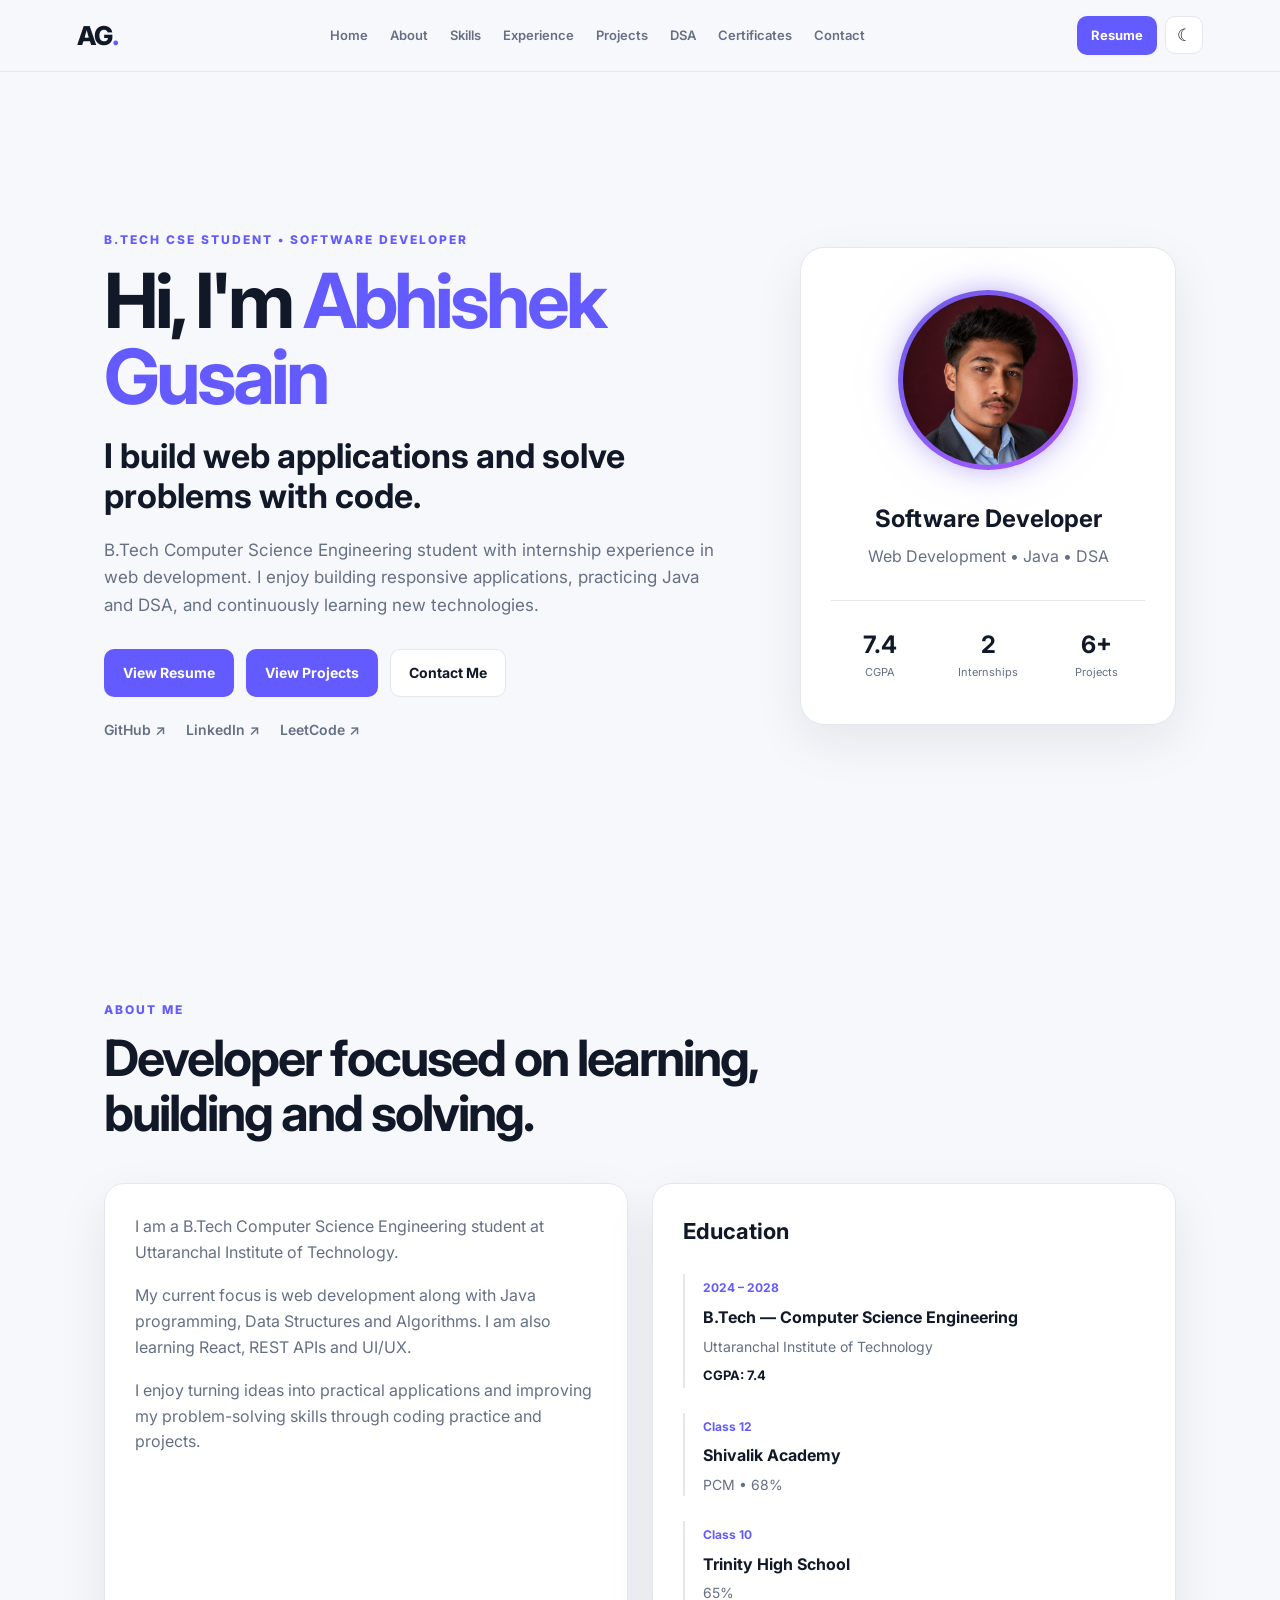
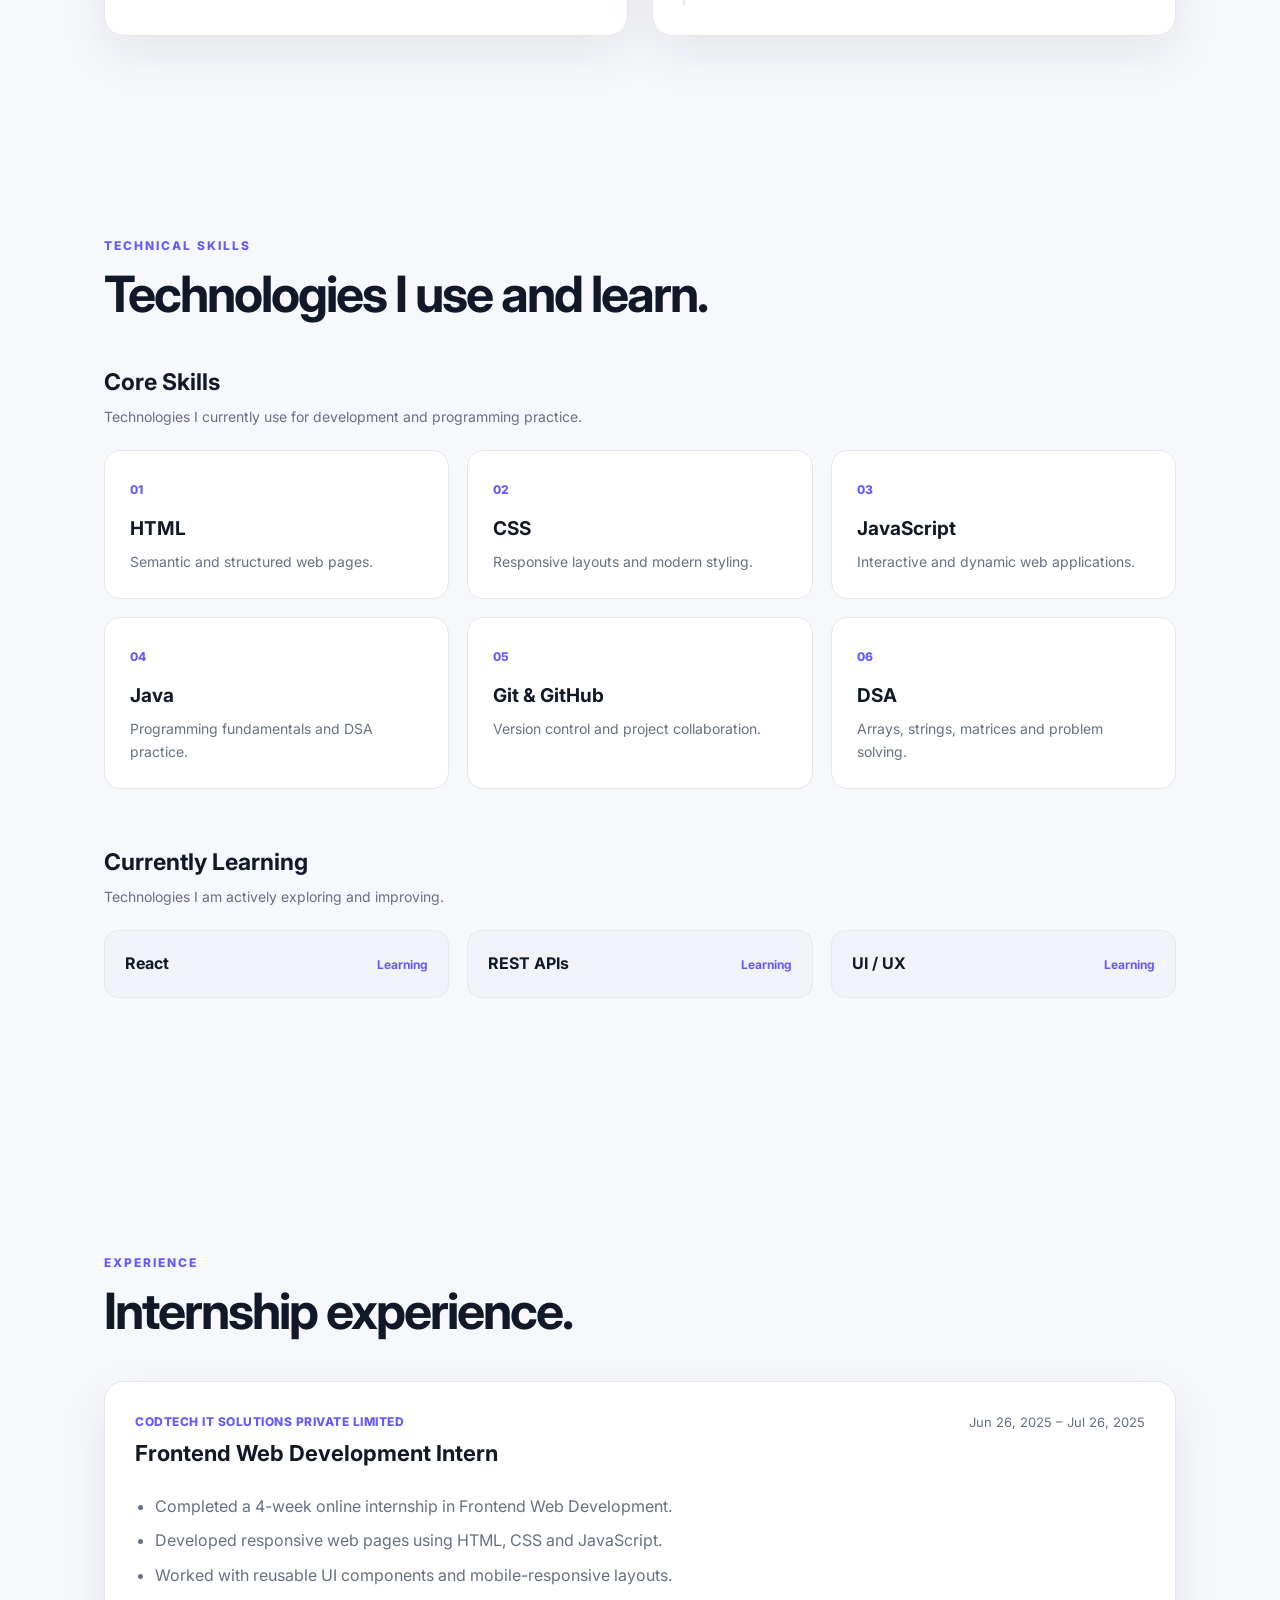
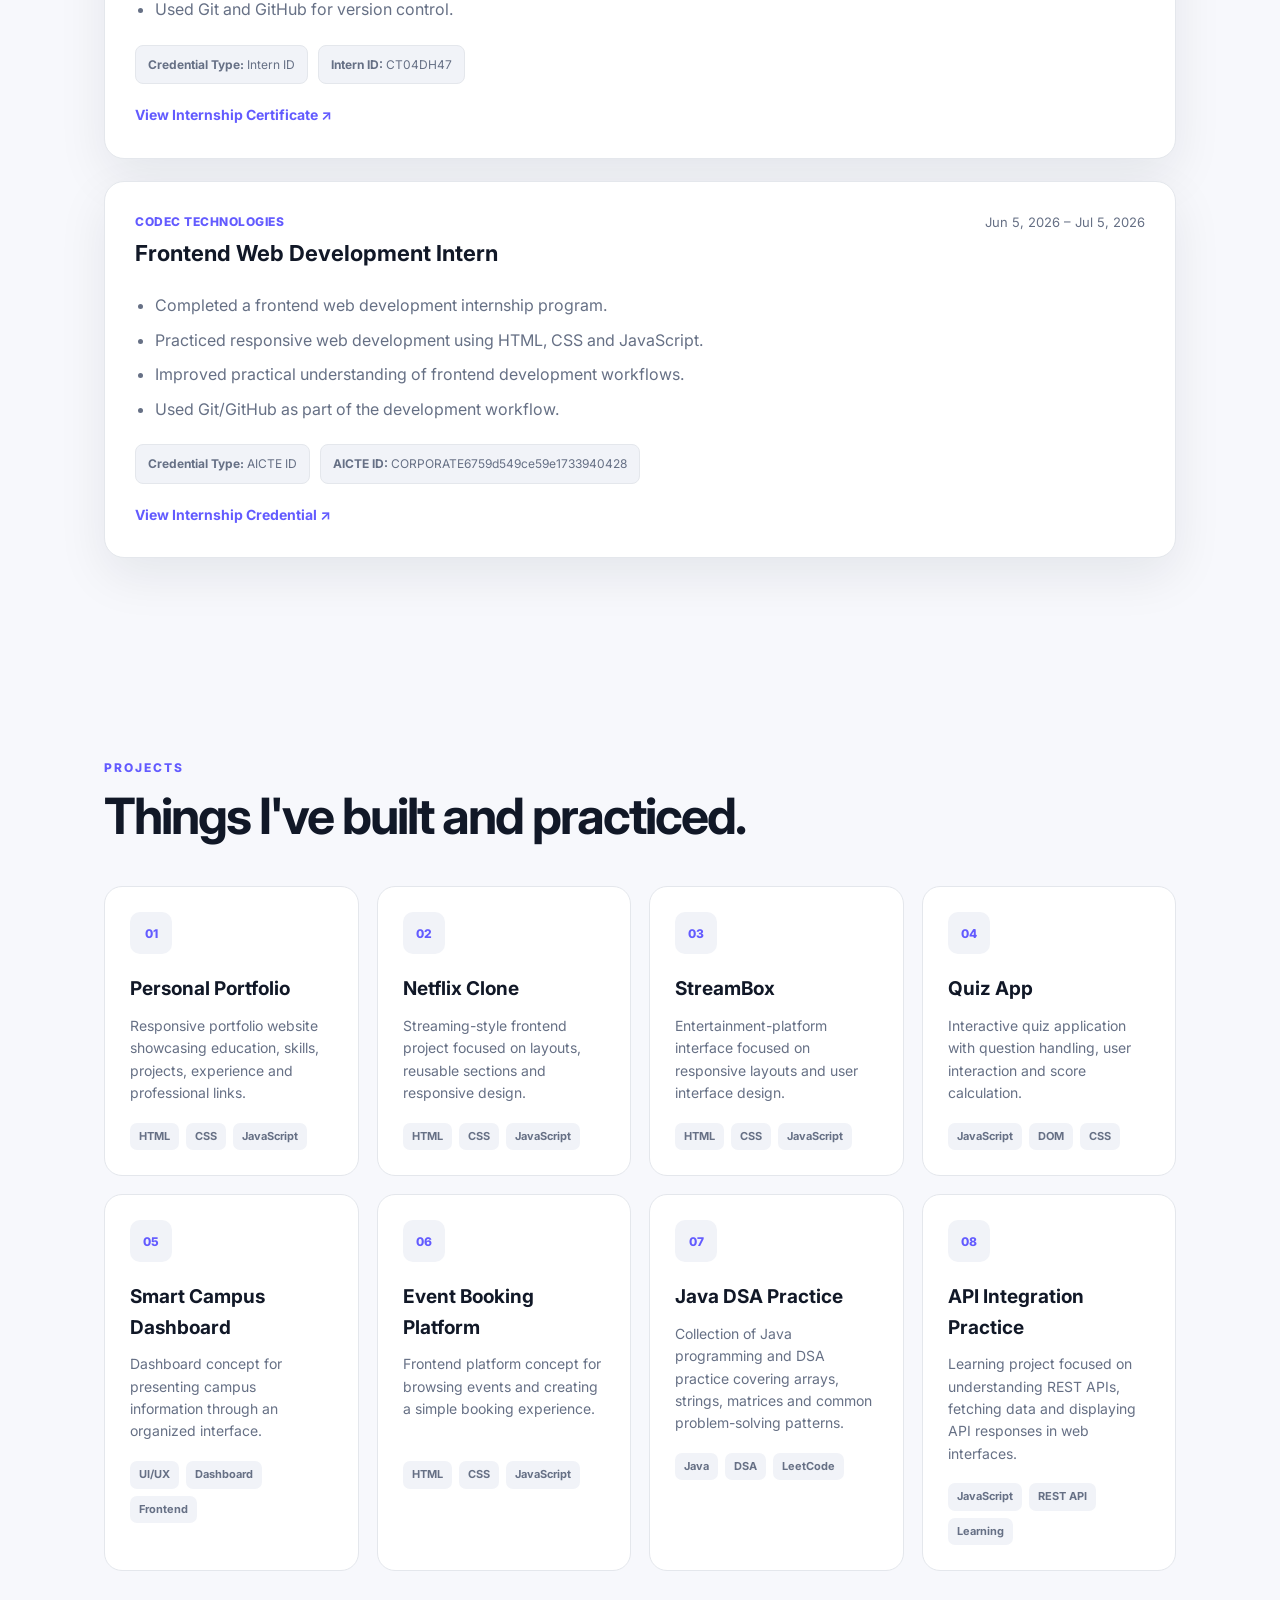
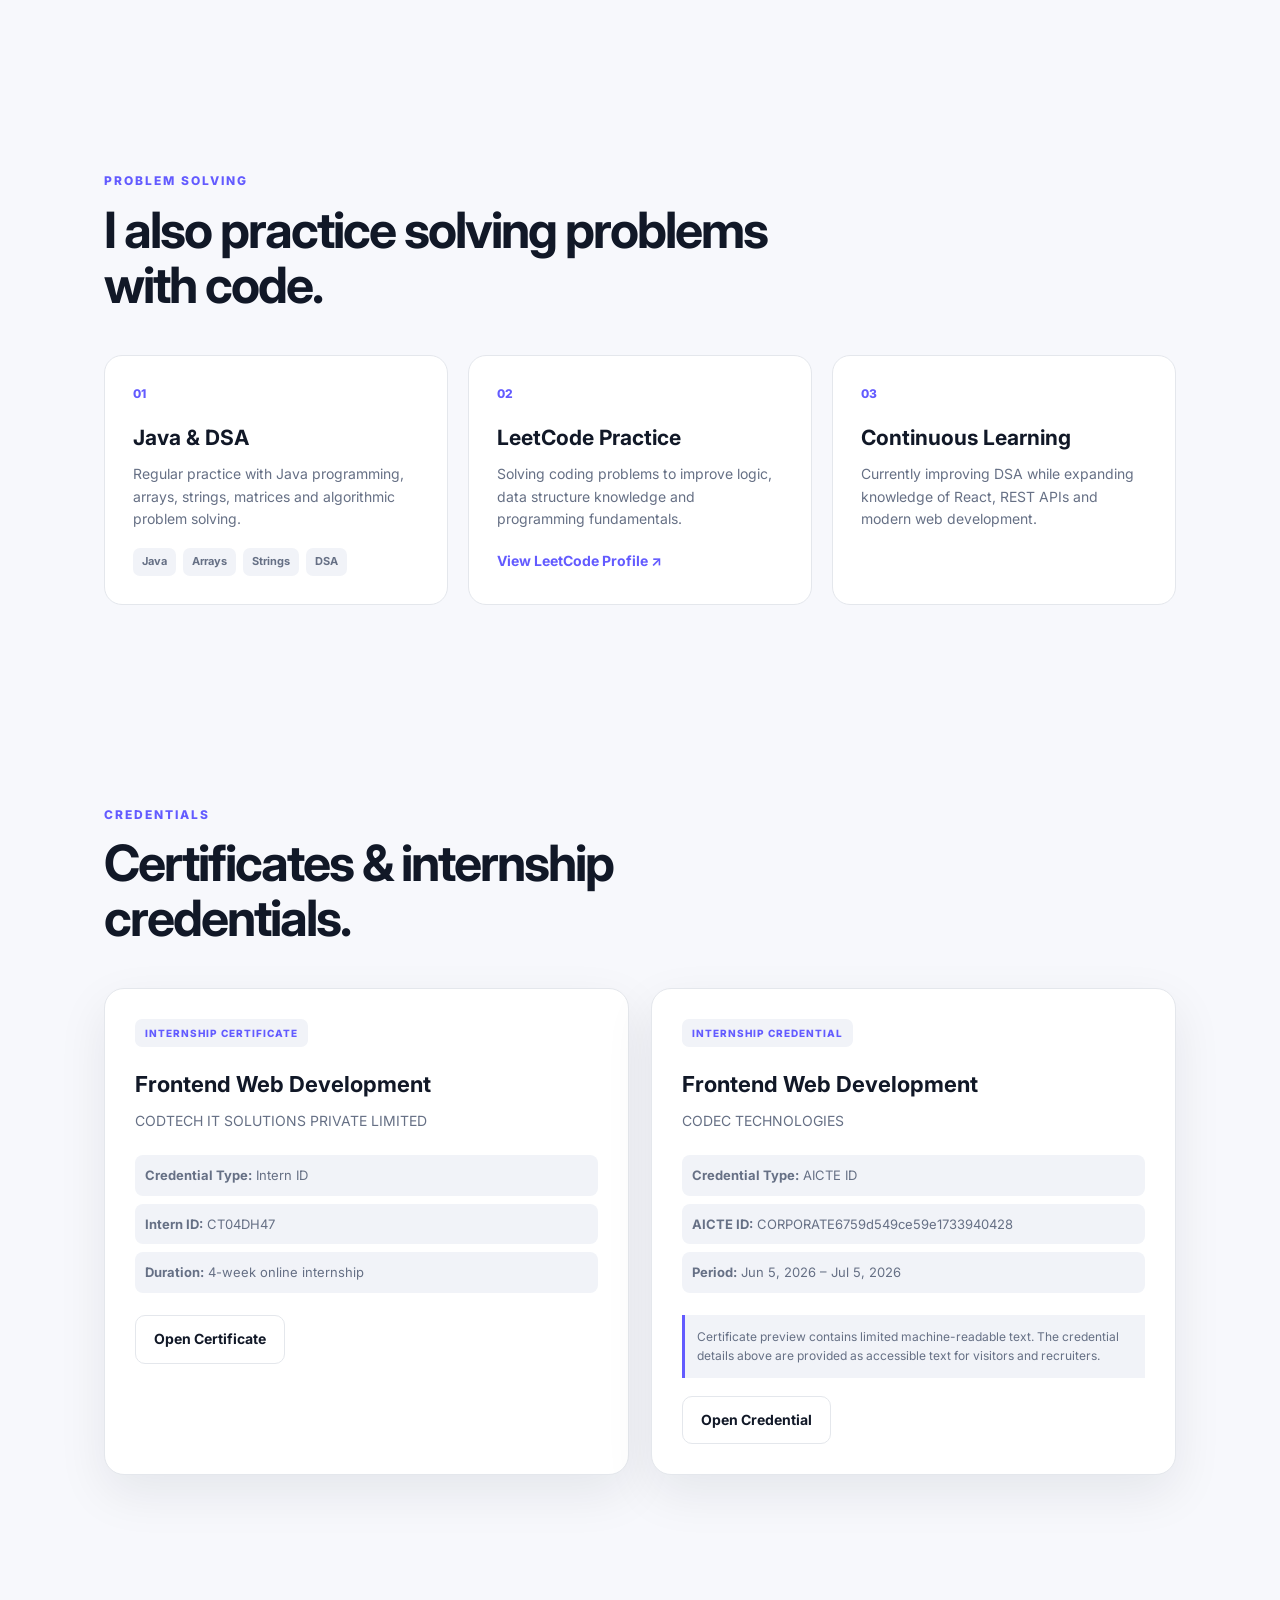
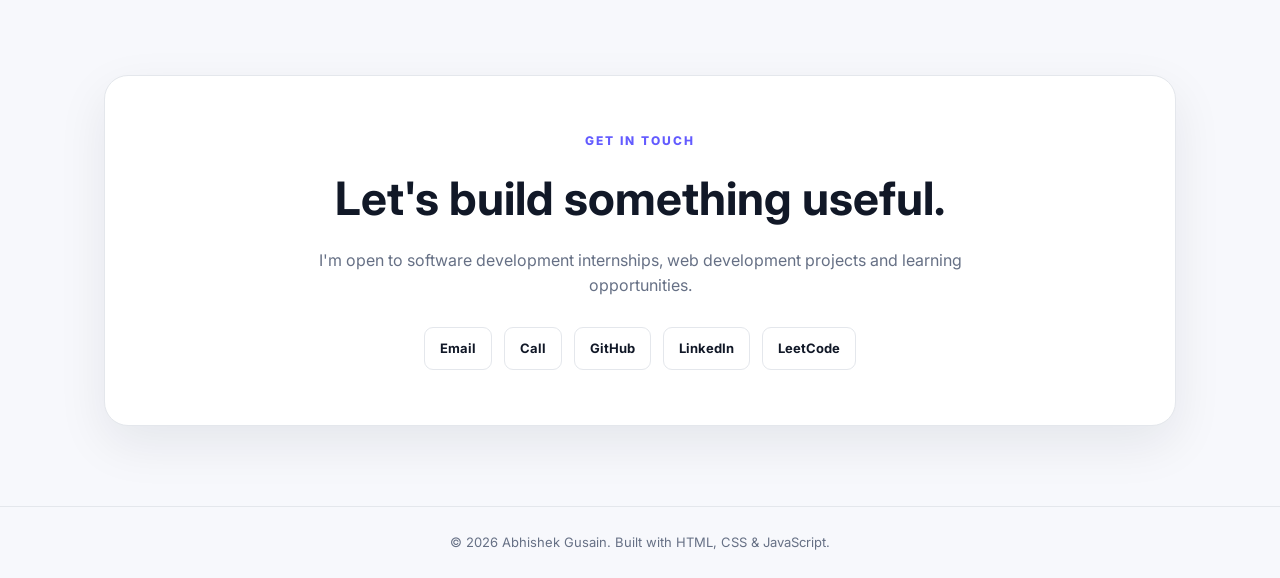
==== commit bb4a1efd: "Add profile photo" ====
--- a/index.html
+++ b/index.html
@@ -194,7 +194,8 @@
             <div class="hero-card reveal">
 
                 <div class="profile-ring">
-                    AG
+                    <img src="profile.jpg.png" alt="Abhishek Gusain">
+                    
                 </div>
 
                 <h3>
--- a/index.css
+++ b/index.css
@@ -476,34 +476,48 @@
 
 }
 
+/* ================= PROFILE PHOTO ================= */
 
 .profile-ring {
-
-    width: 120px;
-
-    height: 120px;
-
-    margin: 0 auto 22px;
+    width: 180px;
+    height: 180px;
+
+    margin: 0 auto 30px;
+
+    padding: 5px;
 
     border-radius: 50%;
 
-    display: grid;
-
-    place-items: center;
-
-    background:
-        linear-gradient(
-            135deg,
-            var(--accent),
-            #8b5cf6
-        );
-
-    color: white;
-
-    font-size: 38px;
-
-    font-weight: 800;
-
+    background: linear-gradient(
+        135deg,
+        #6c5ce7,
+        #8b5cf6,
+        #a855f7
+    );
+
+    display: flex;
+    align-items: center;
+    justify-content: center;
+
+    overflow: hidden;
+box-shadow:
+        0 0 25px rgba(108, 92, 231, 0.35),
+        0 0 50px rgba(139, 92, 246, 0.15);
+    
+}
+
+.profile-ring img {
+    width: 100%;
+    height: 100%;
+
+    border-radius: 50%;
+
+    object-fit: cover;
+
+    /* Moves the face slightly upward */
+    object-position: center 25%;
+
+    display: block;
 }
 
 
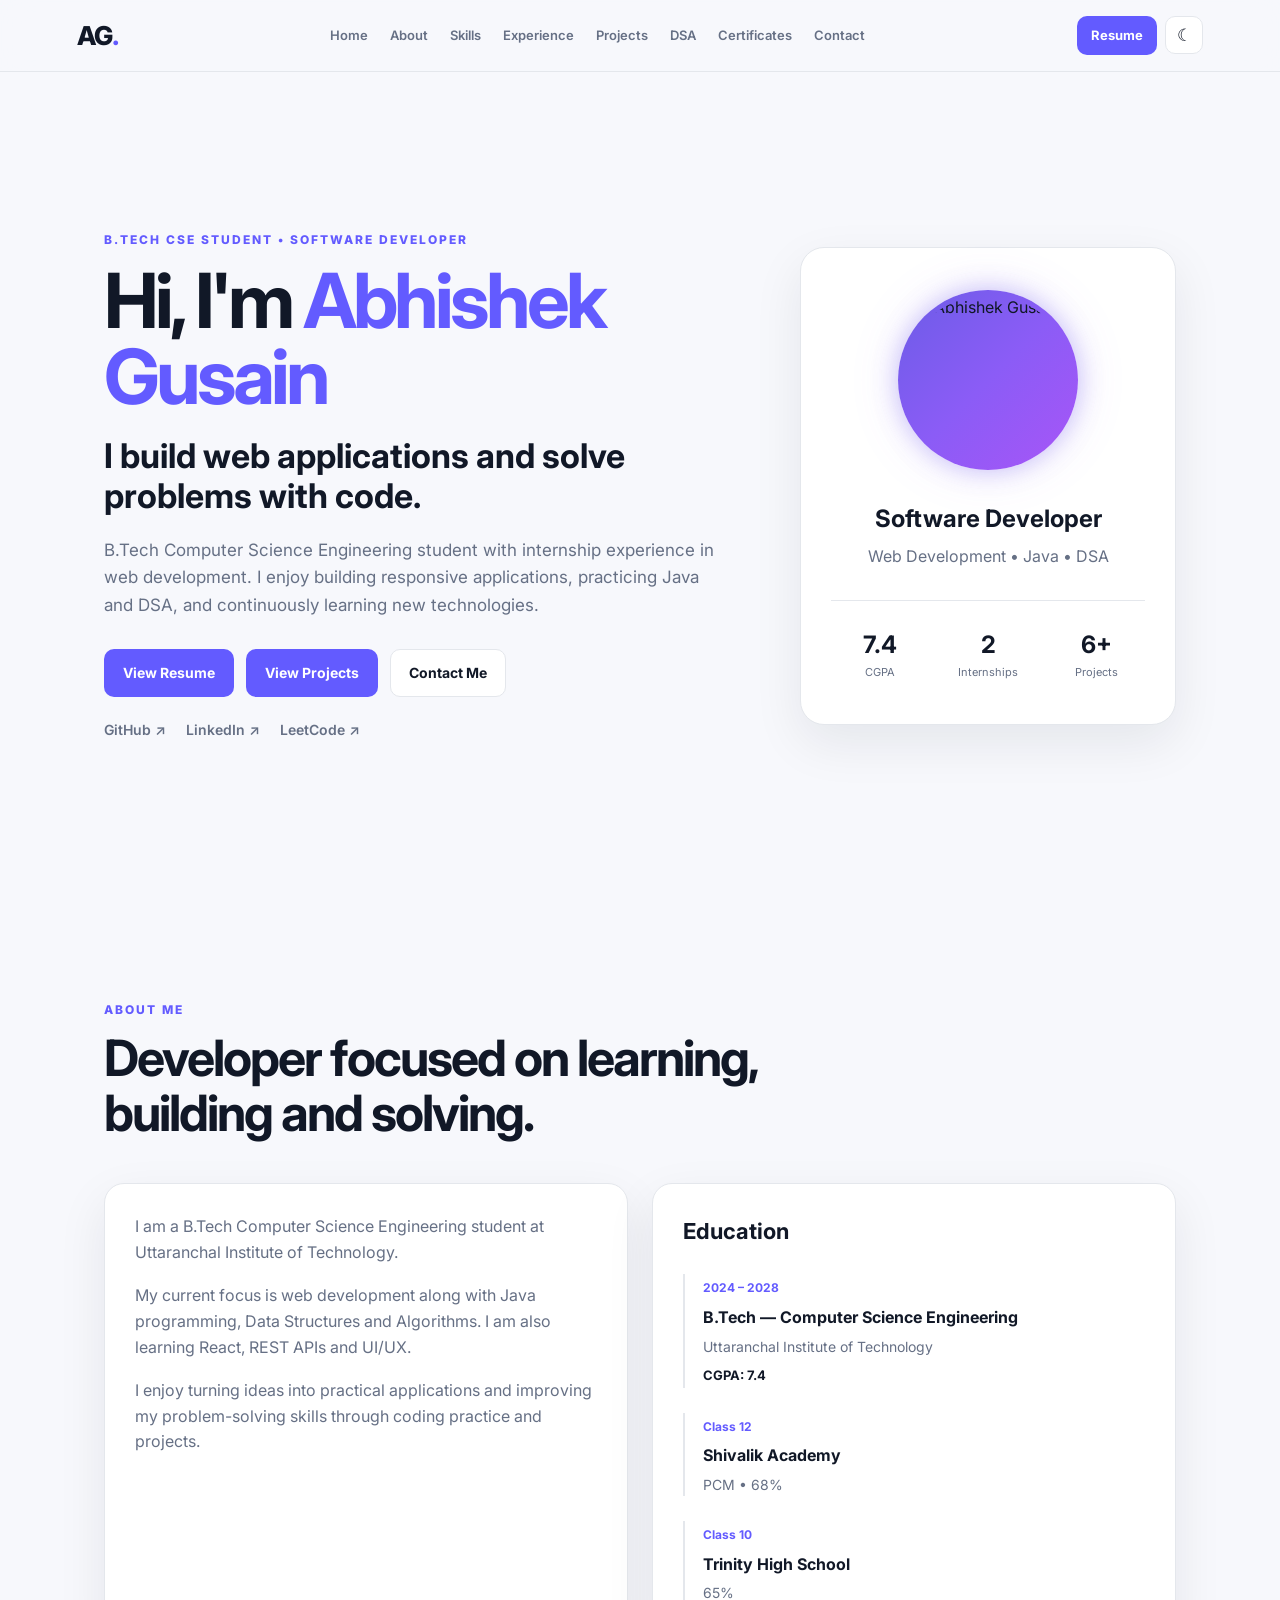
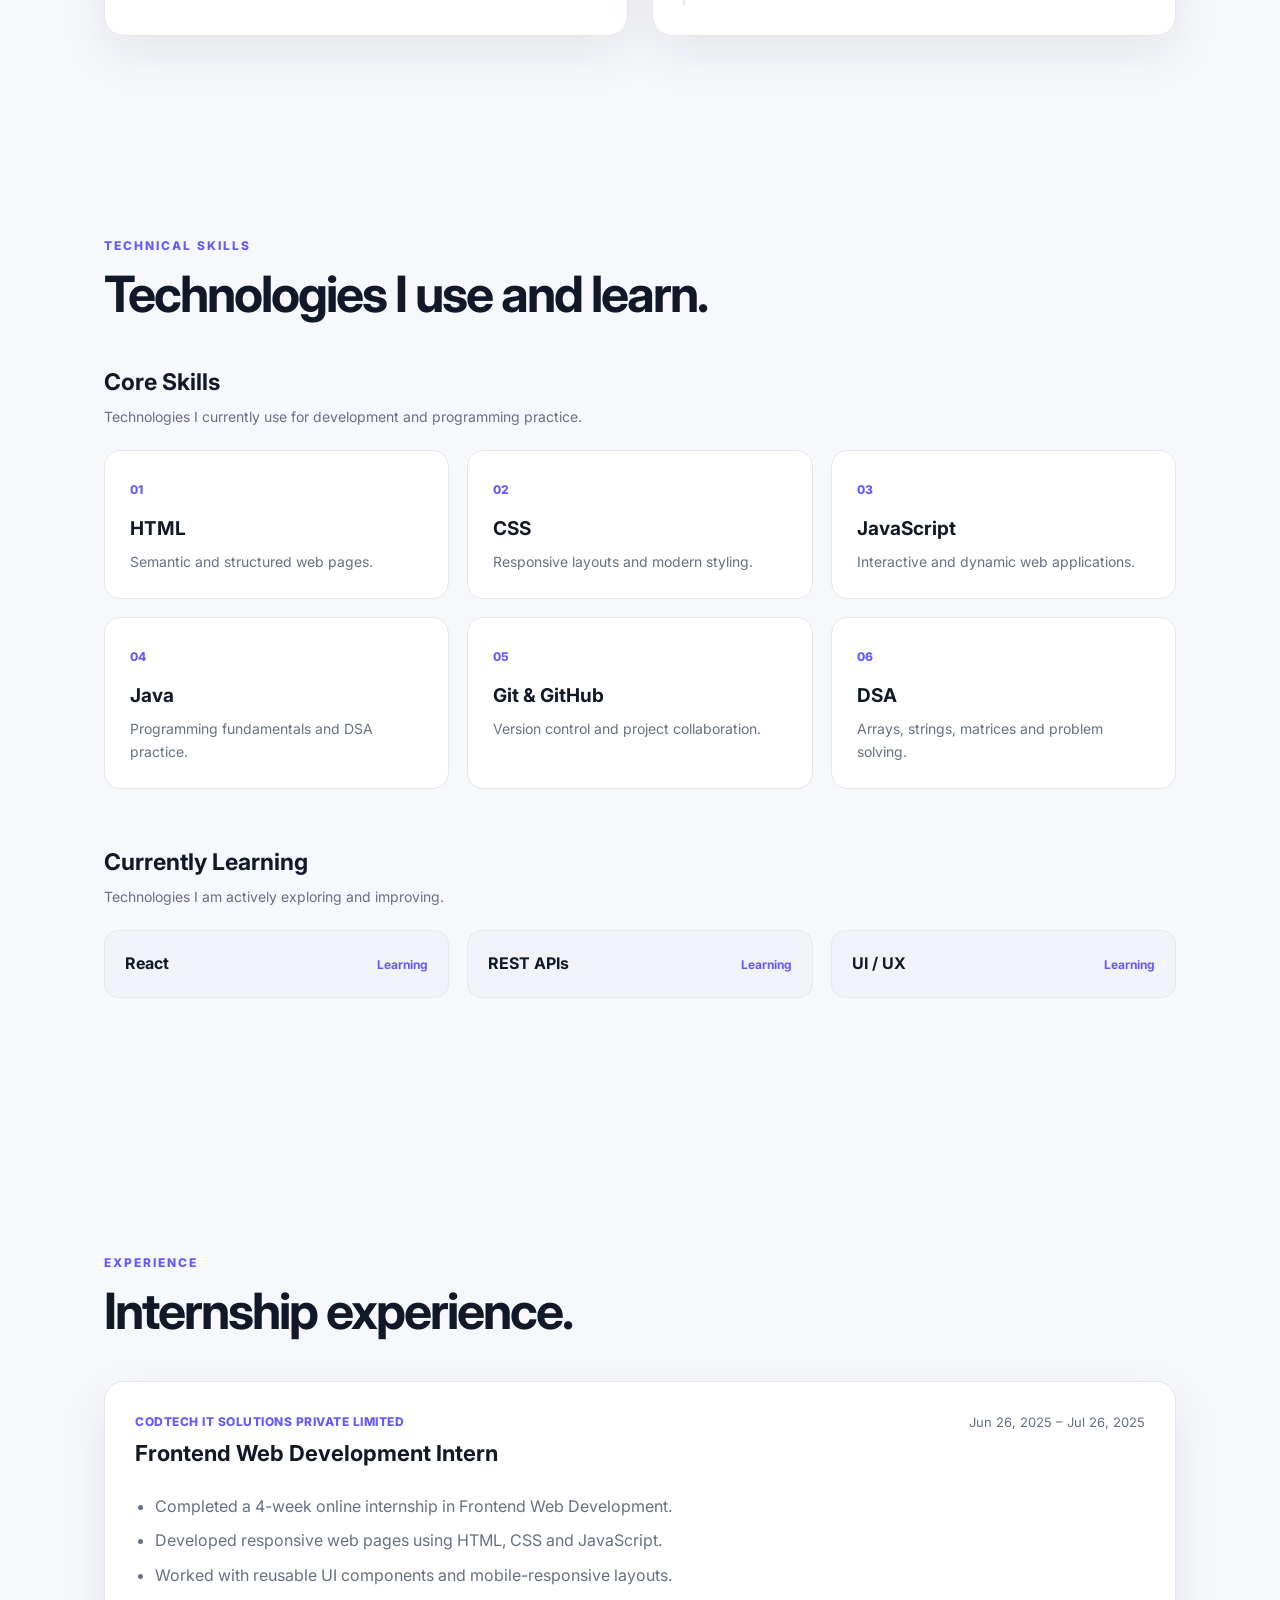
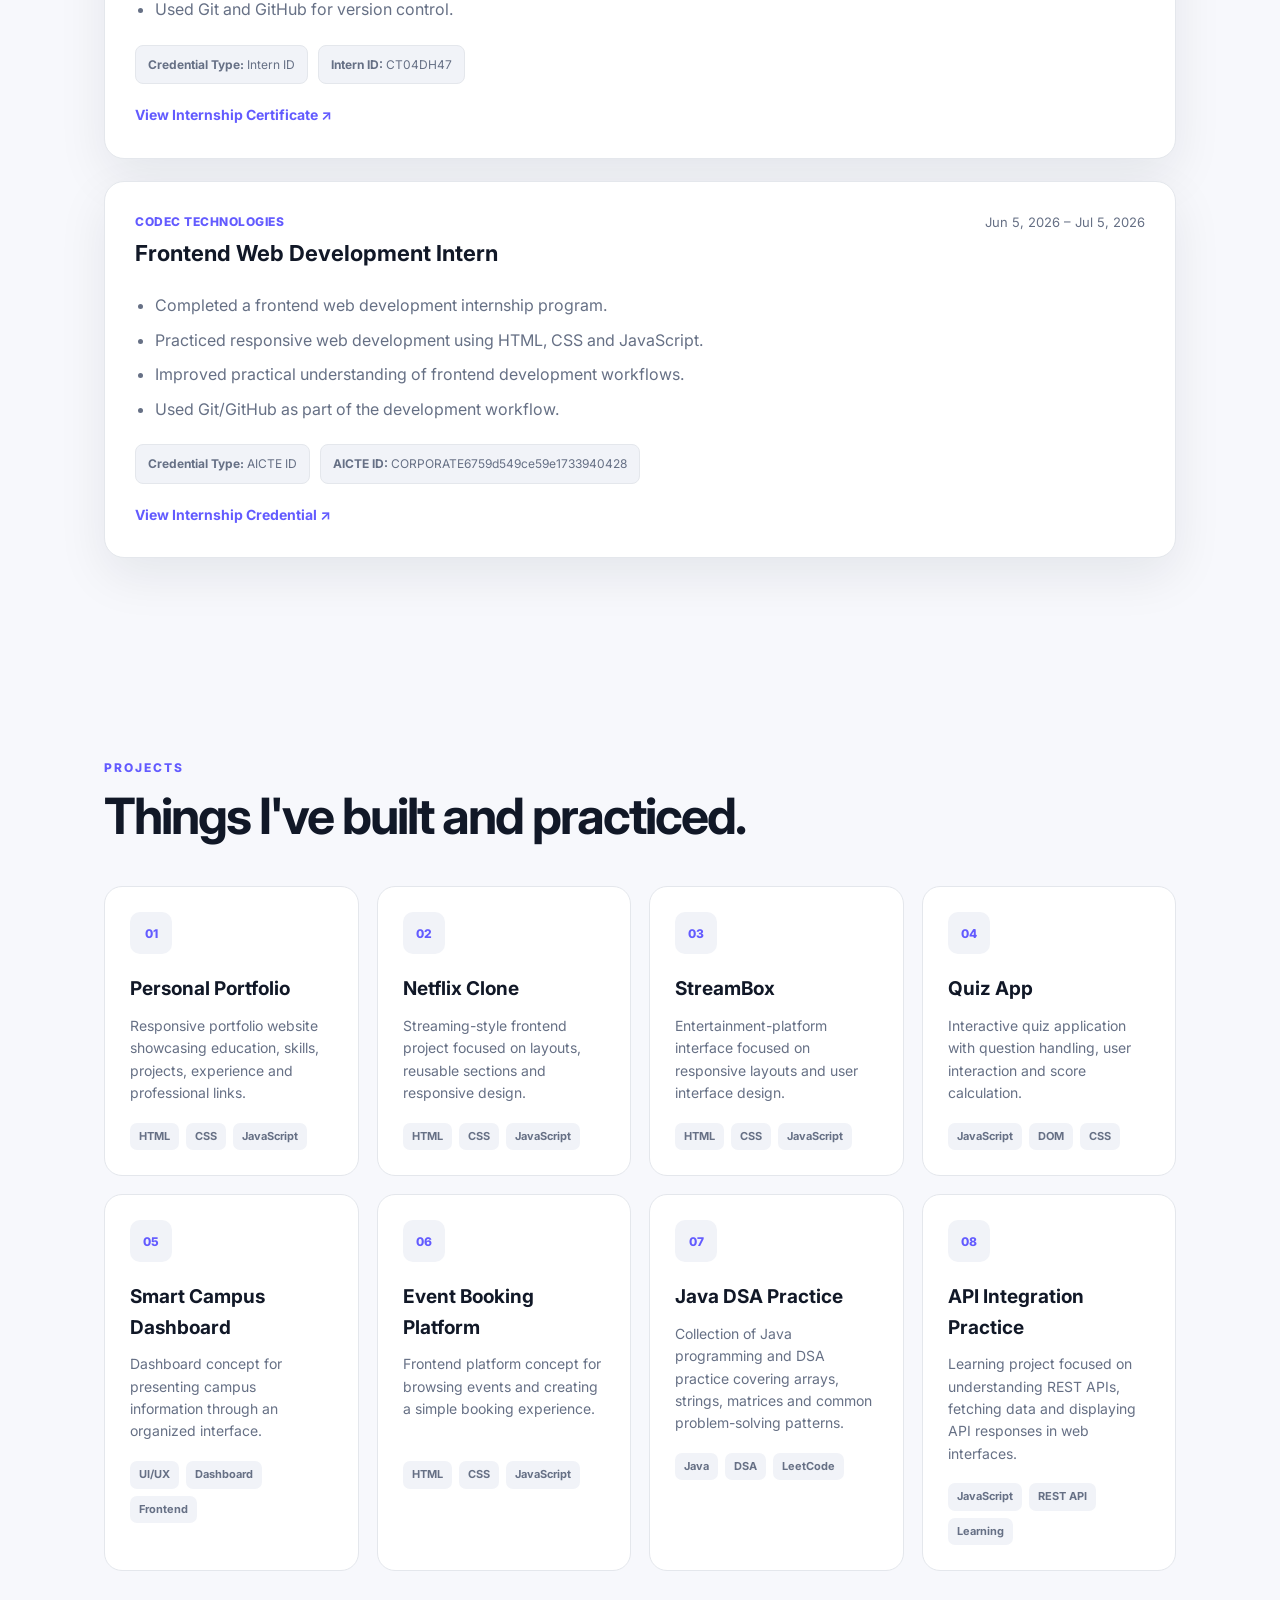
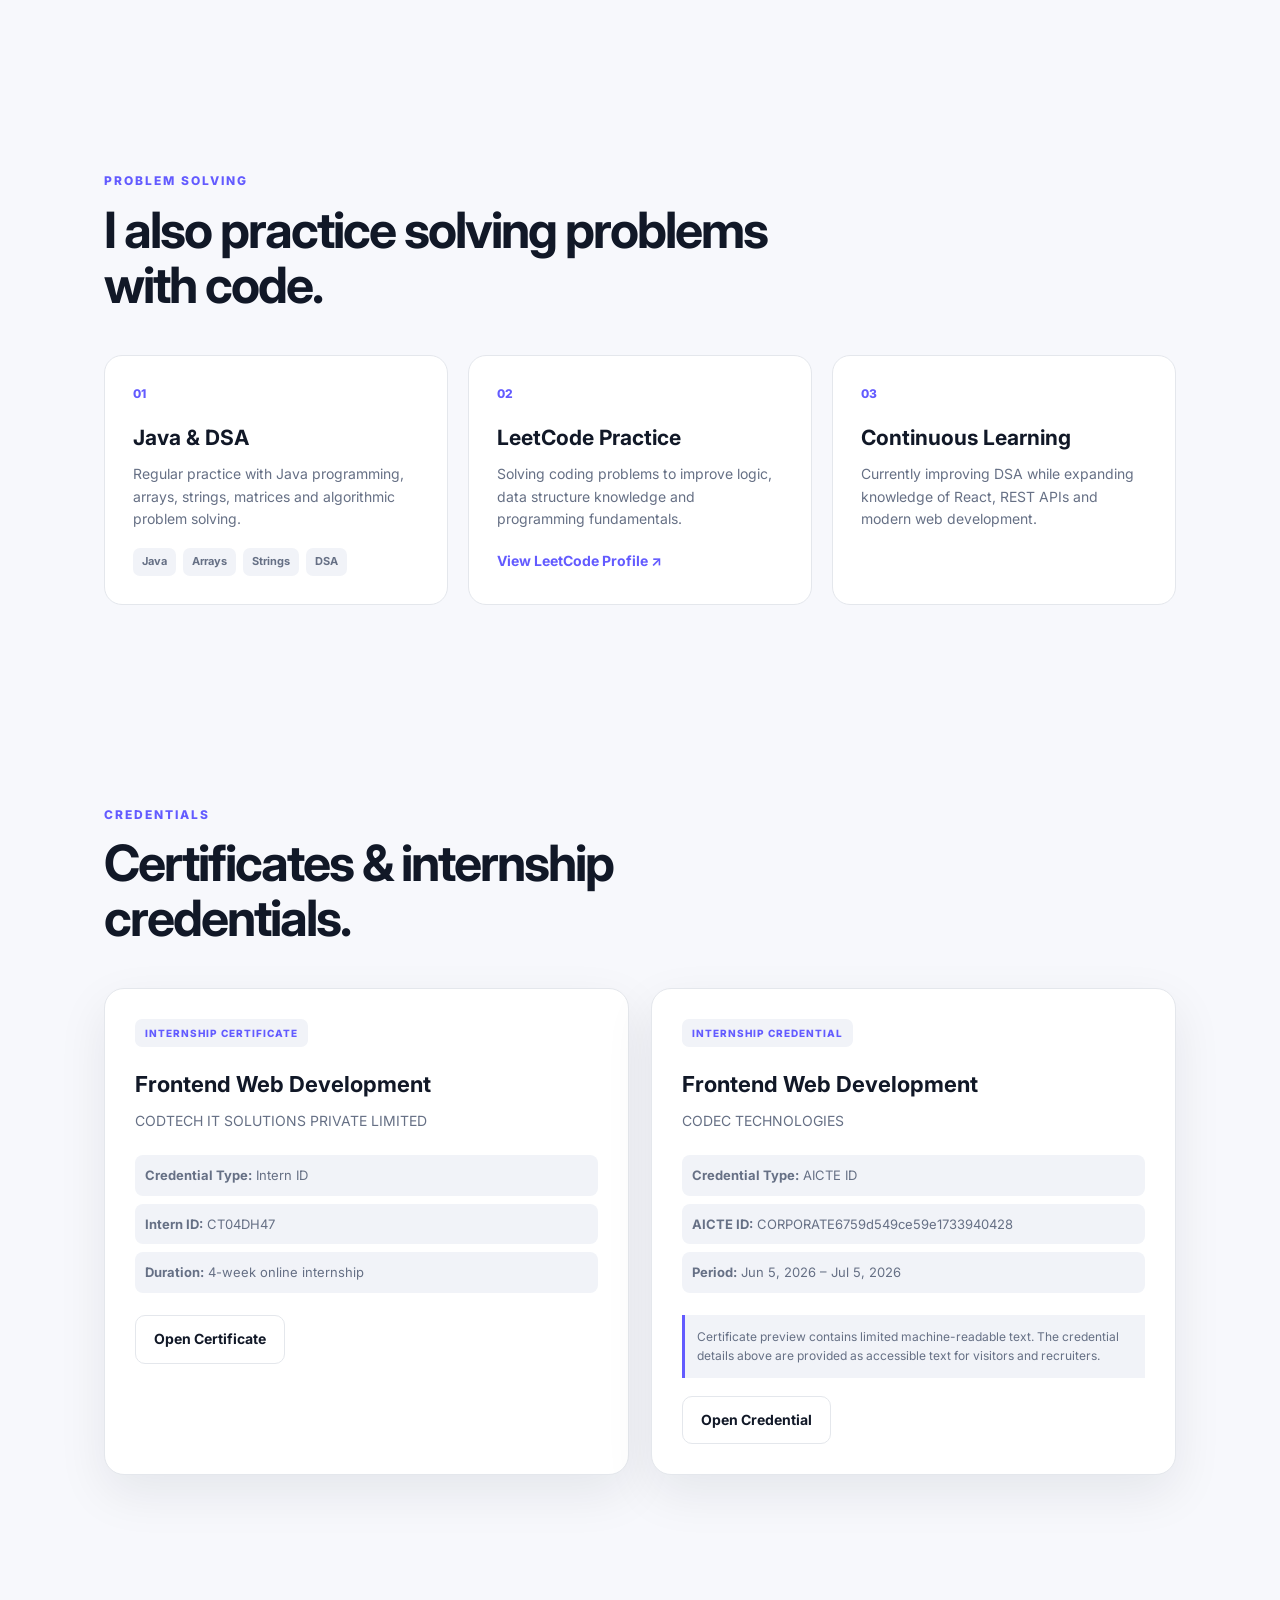
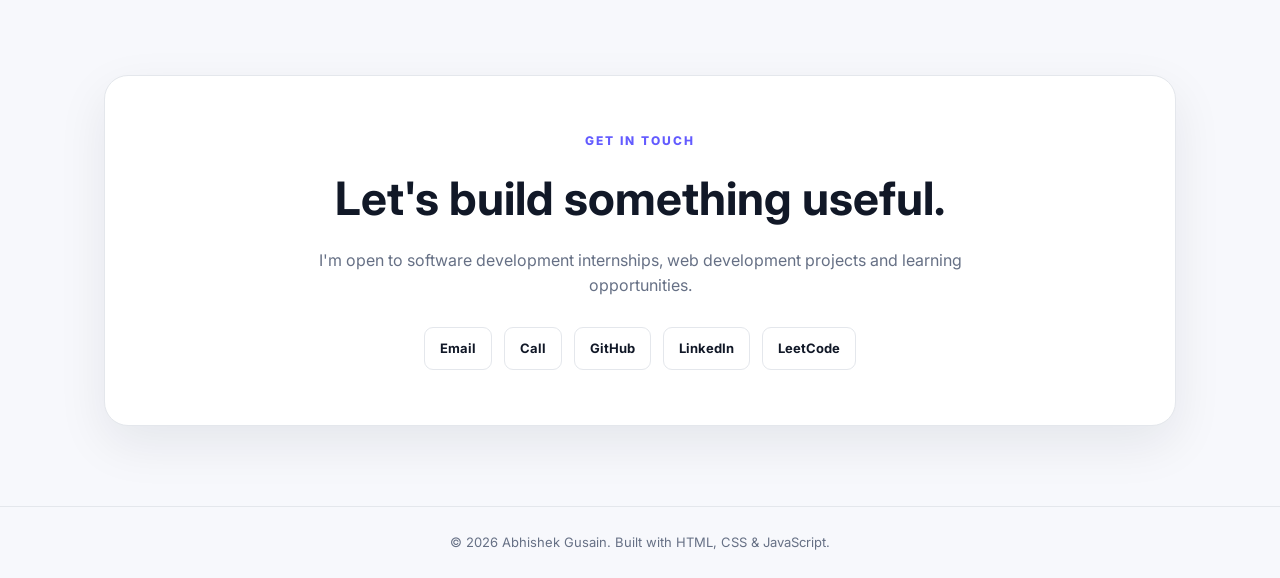
==== commit 7a68744a: "Add profile photo" ====
--- a/index.html
+++ b/index.html
@@ -194,7 +194,7 @@
             <div class="hero-card reveal">
 
                 <div class="profile-ring">
-                    <img src="profile.jpg.png" alt="Abhishek Gusain">
+                    <img src="profile.jpg.jpg" alt="Abhishek Gusain">
                     
                 </div>
 
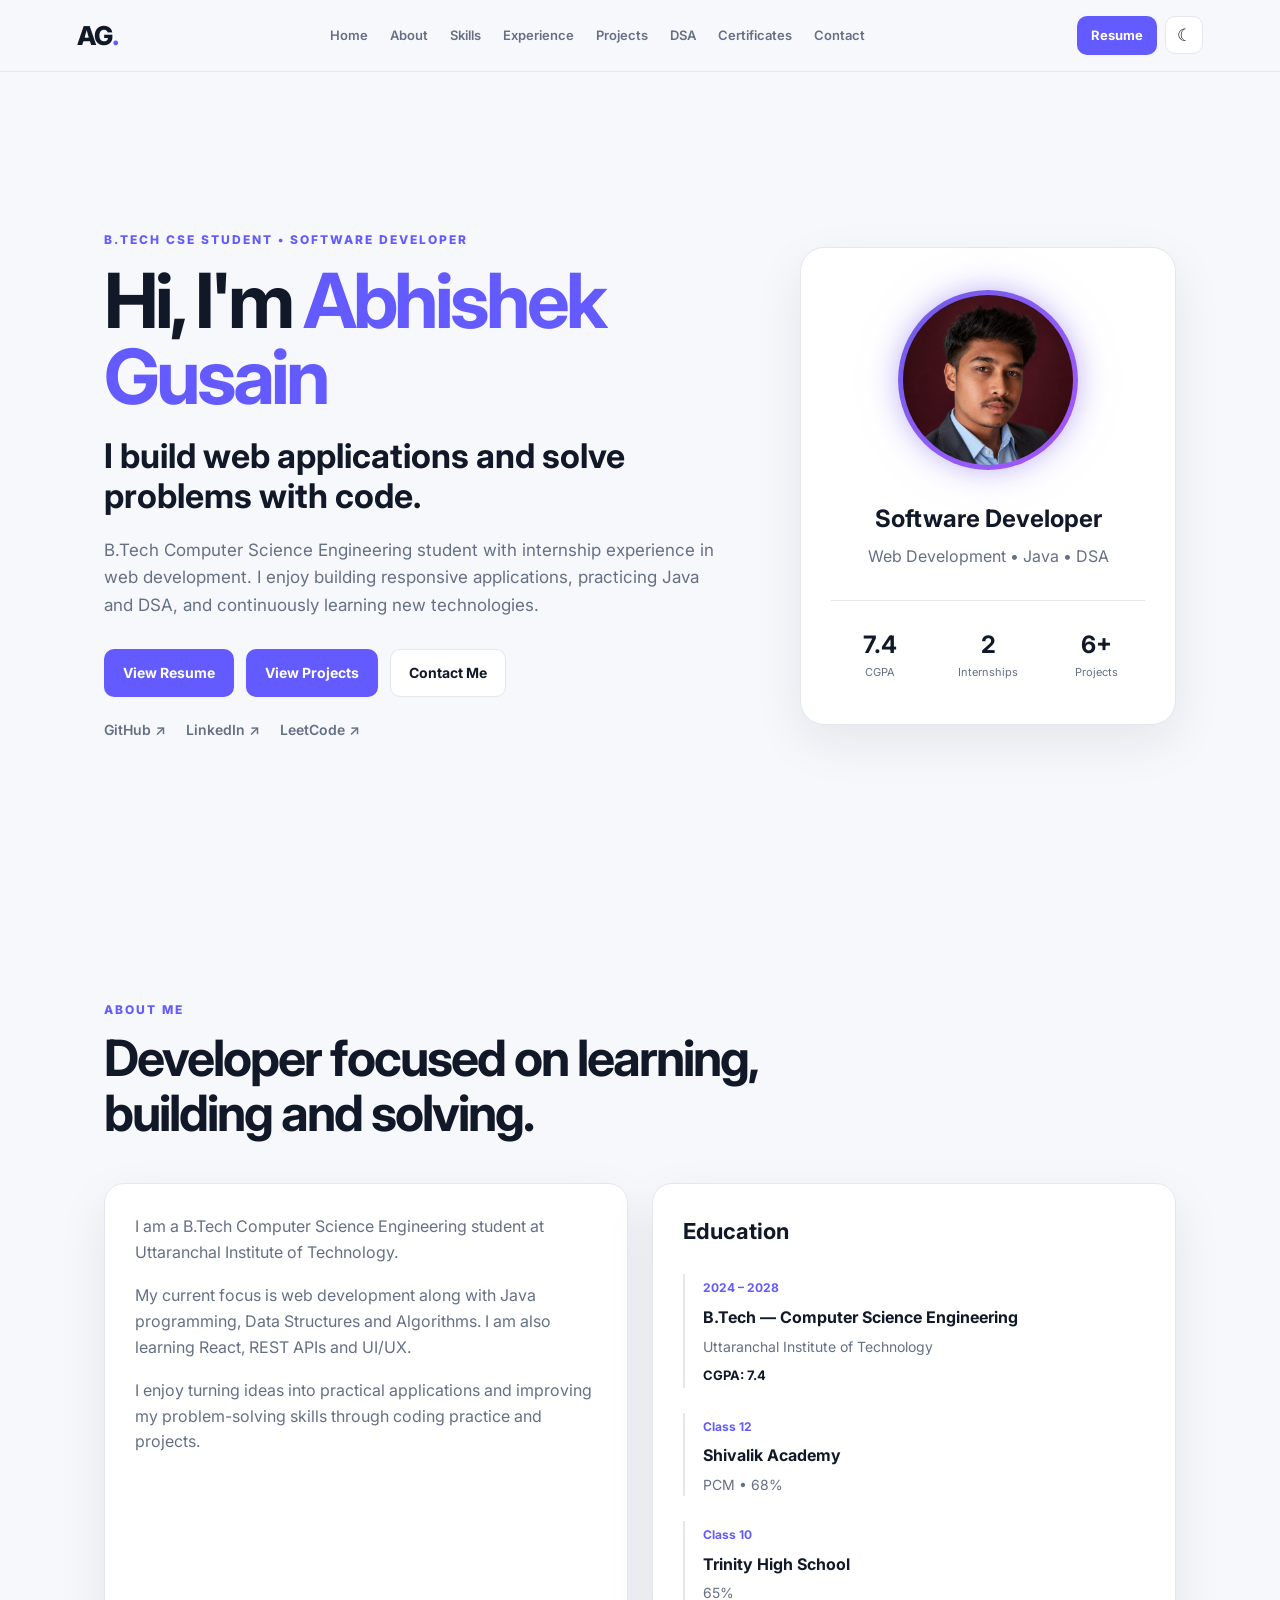
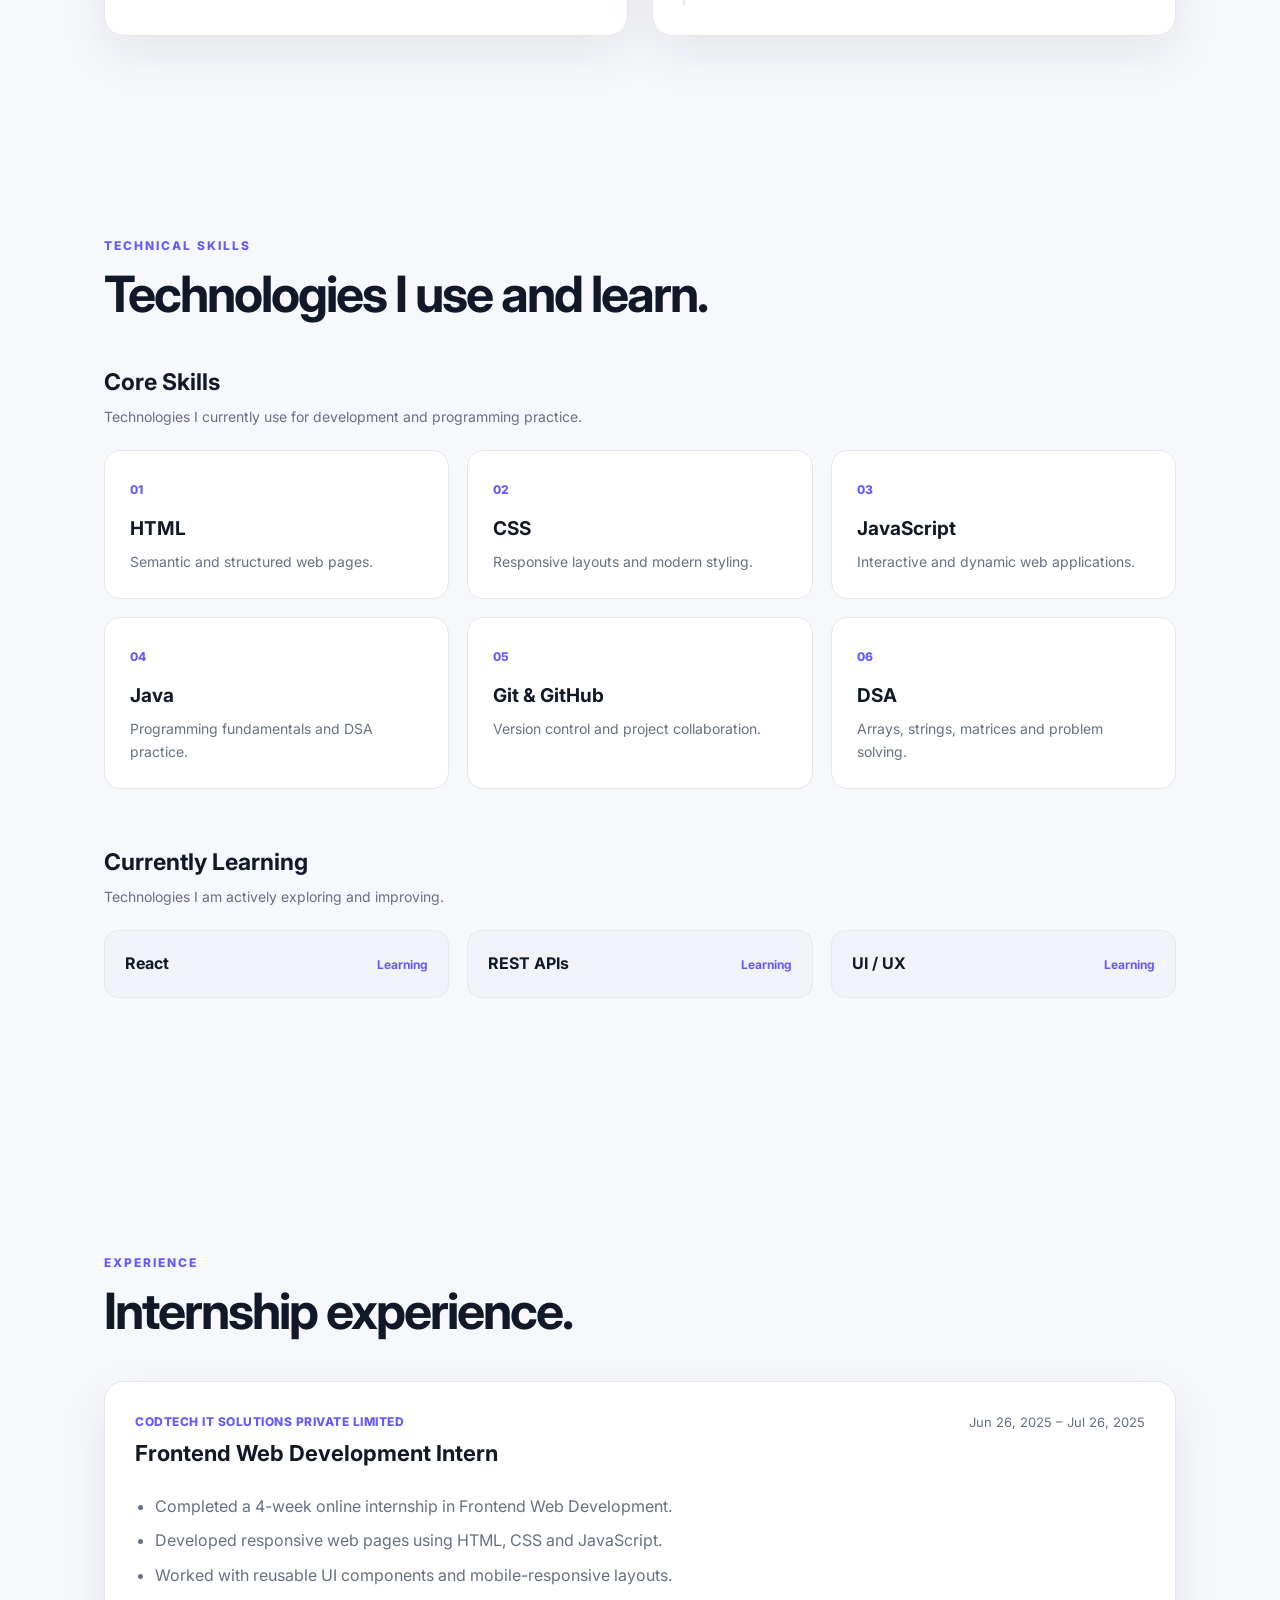
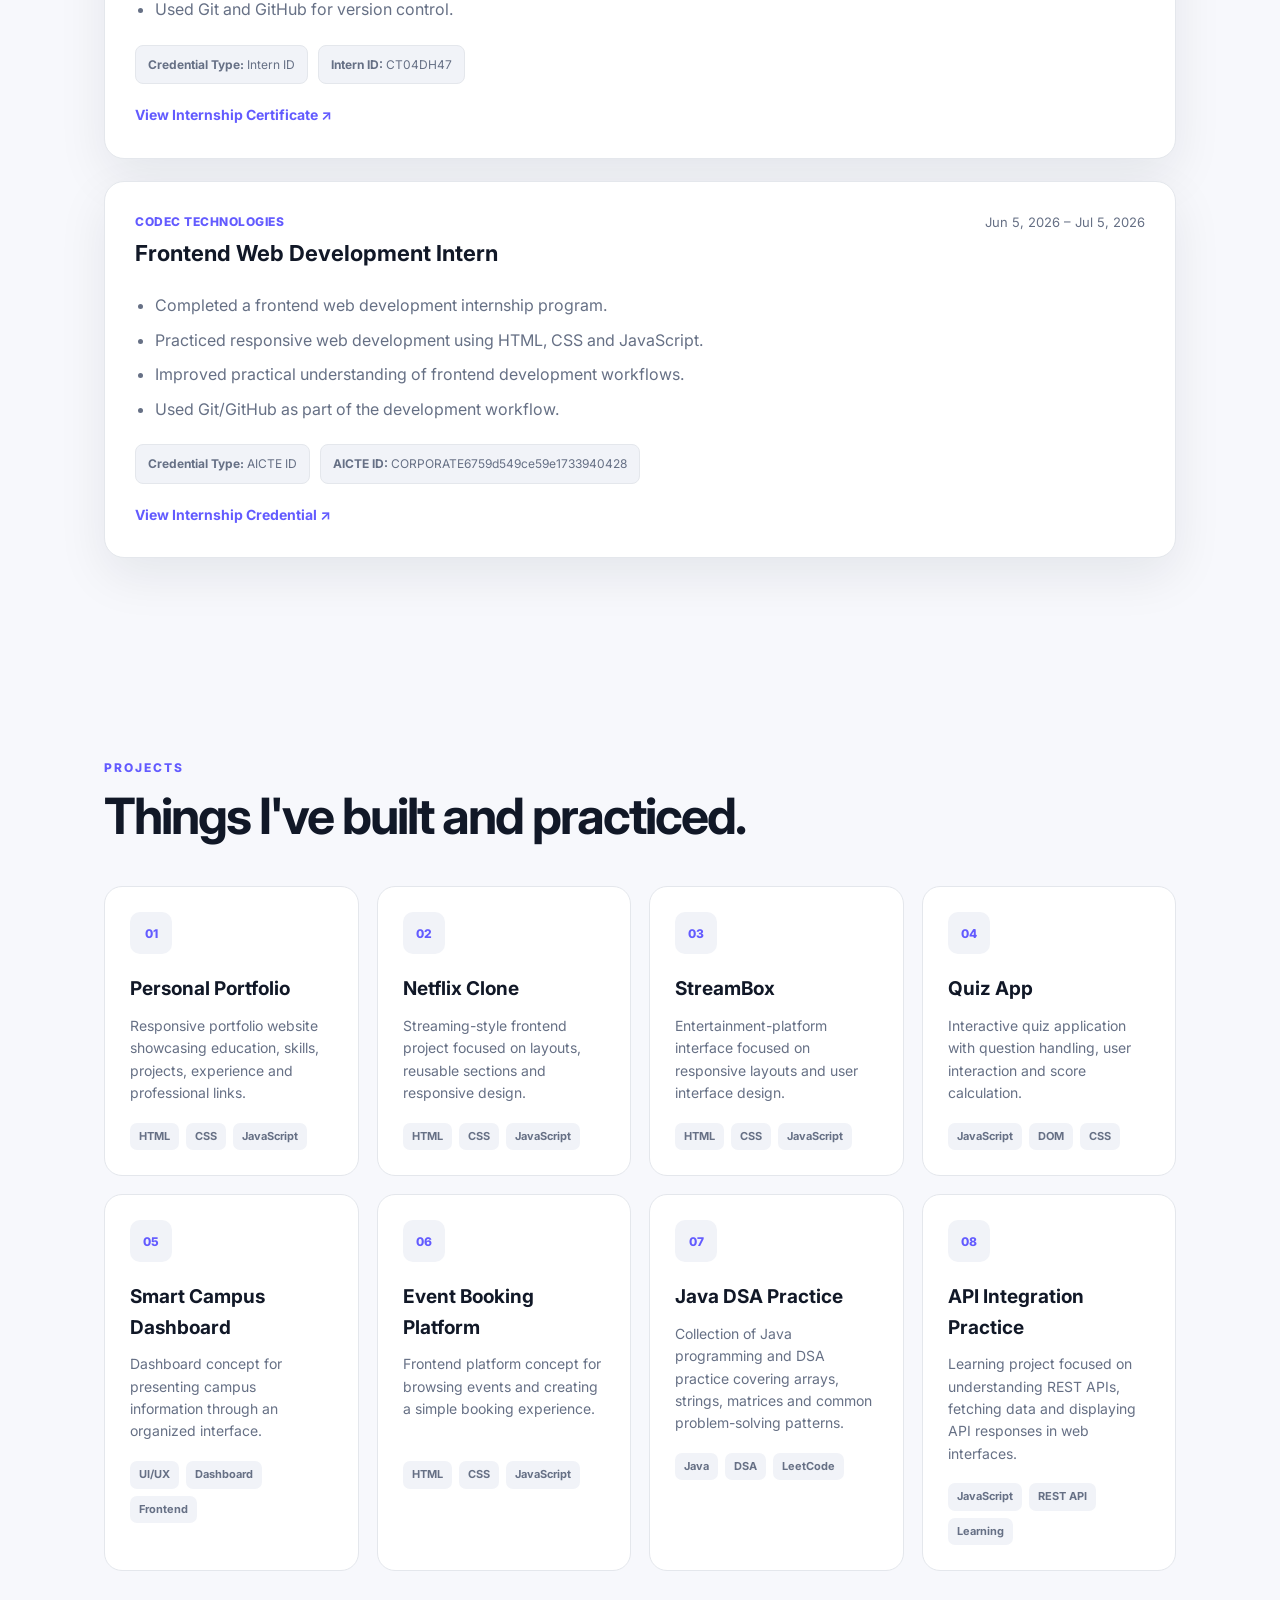
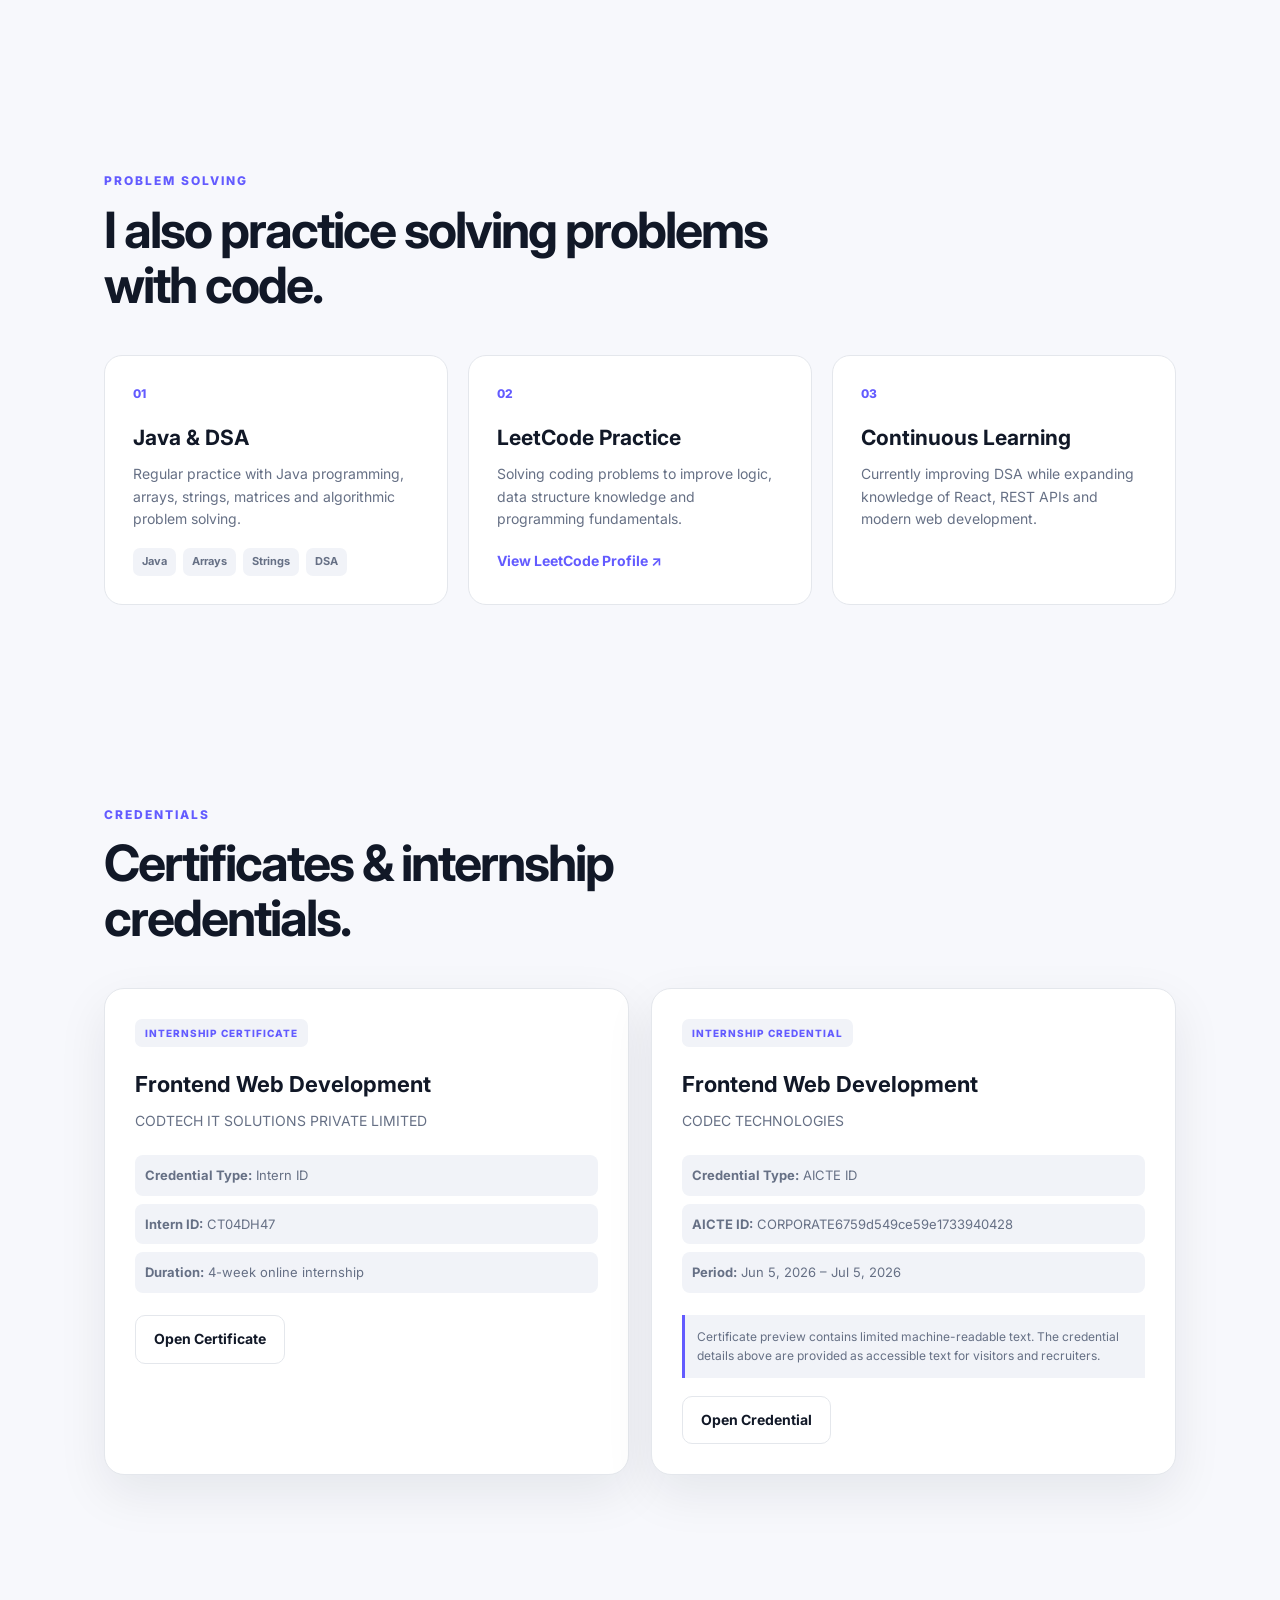
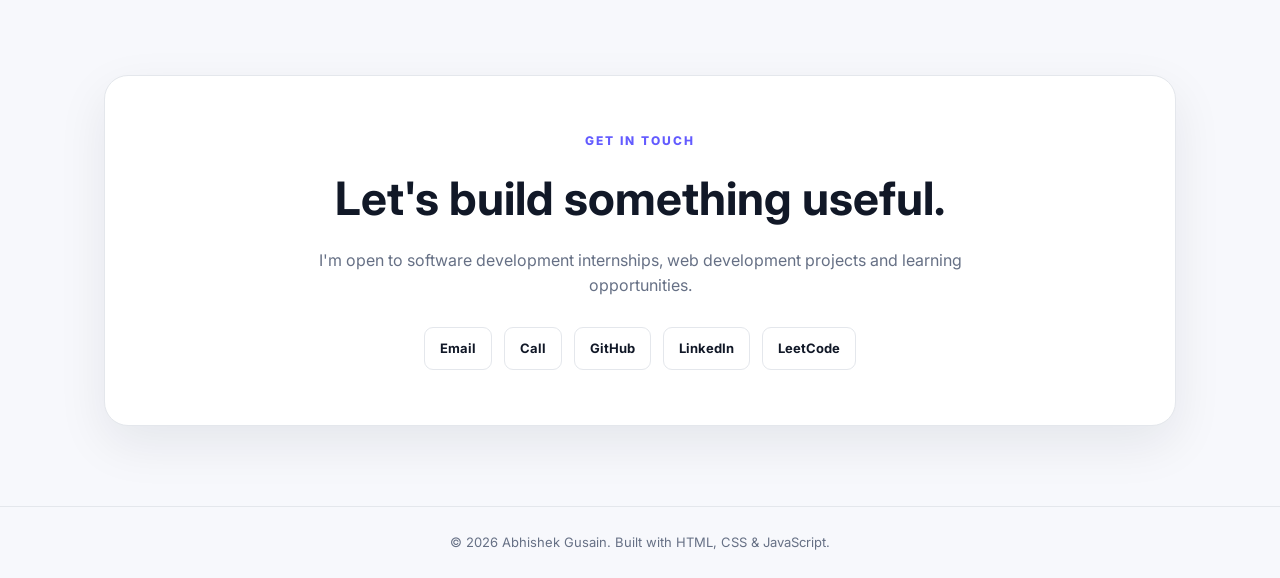
==== commit c924a7f5: "Update profile image" ====
--- a/index.html
+++ b/index.html
@@ -194,7 +194,7 @@
             <div class="hero-card reveal">
 
                 <div class="profile-ring">
-                    <img src="profile.jpg.jpg" alt="Abhishek Gusain">
+                    <img src="profile.jpg" alt="Abhishek Gusain">
                     
                 </div>
 
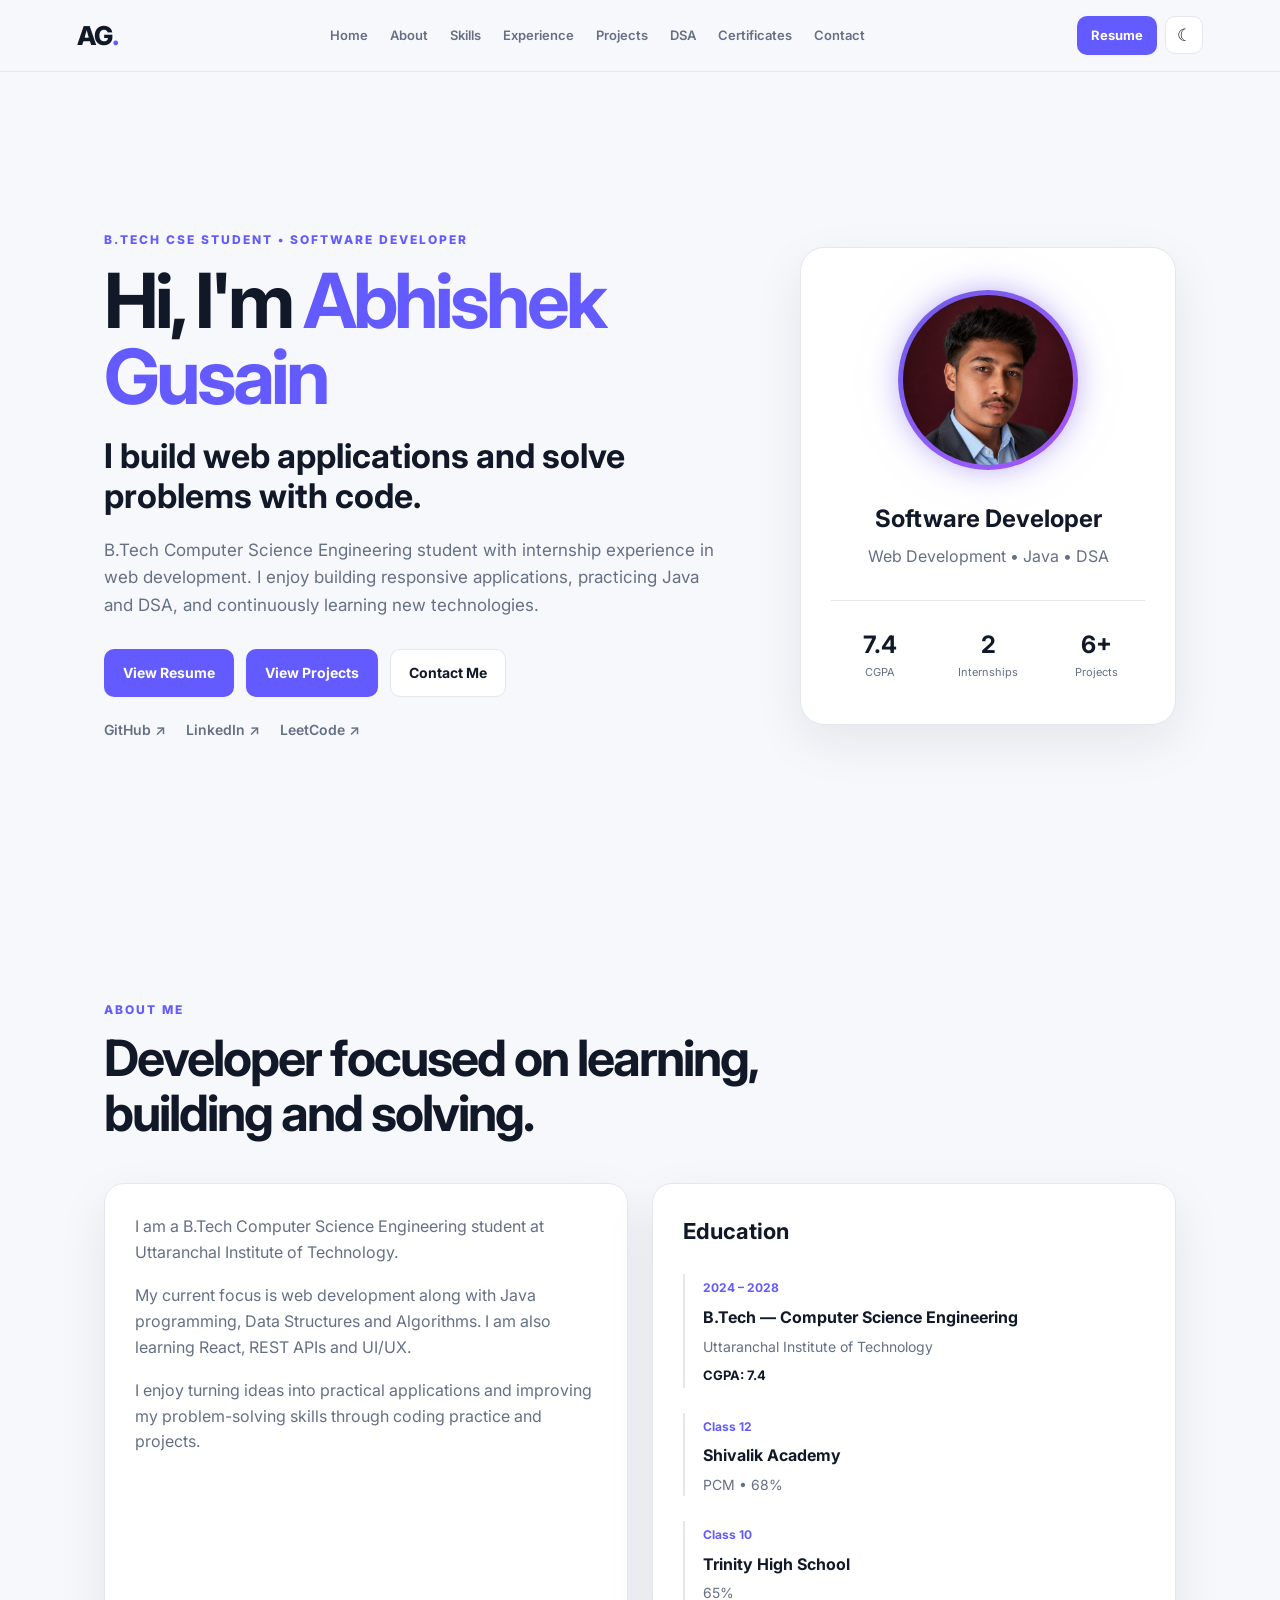
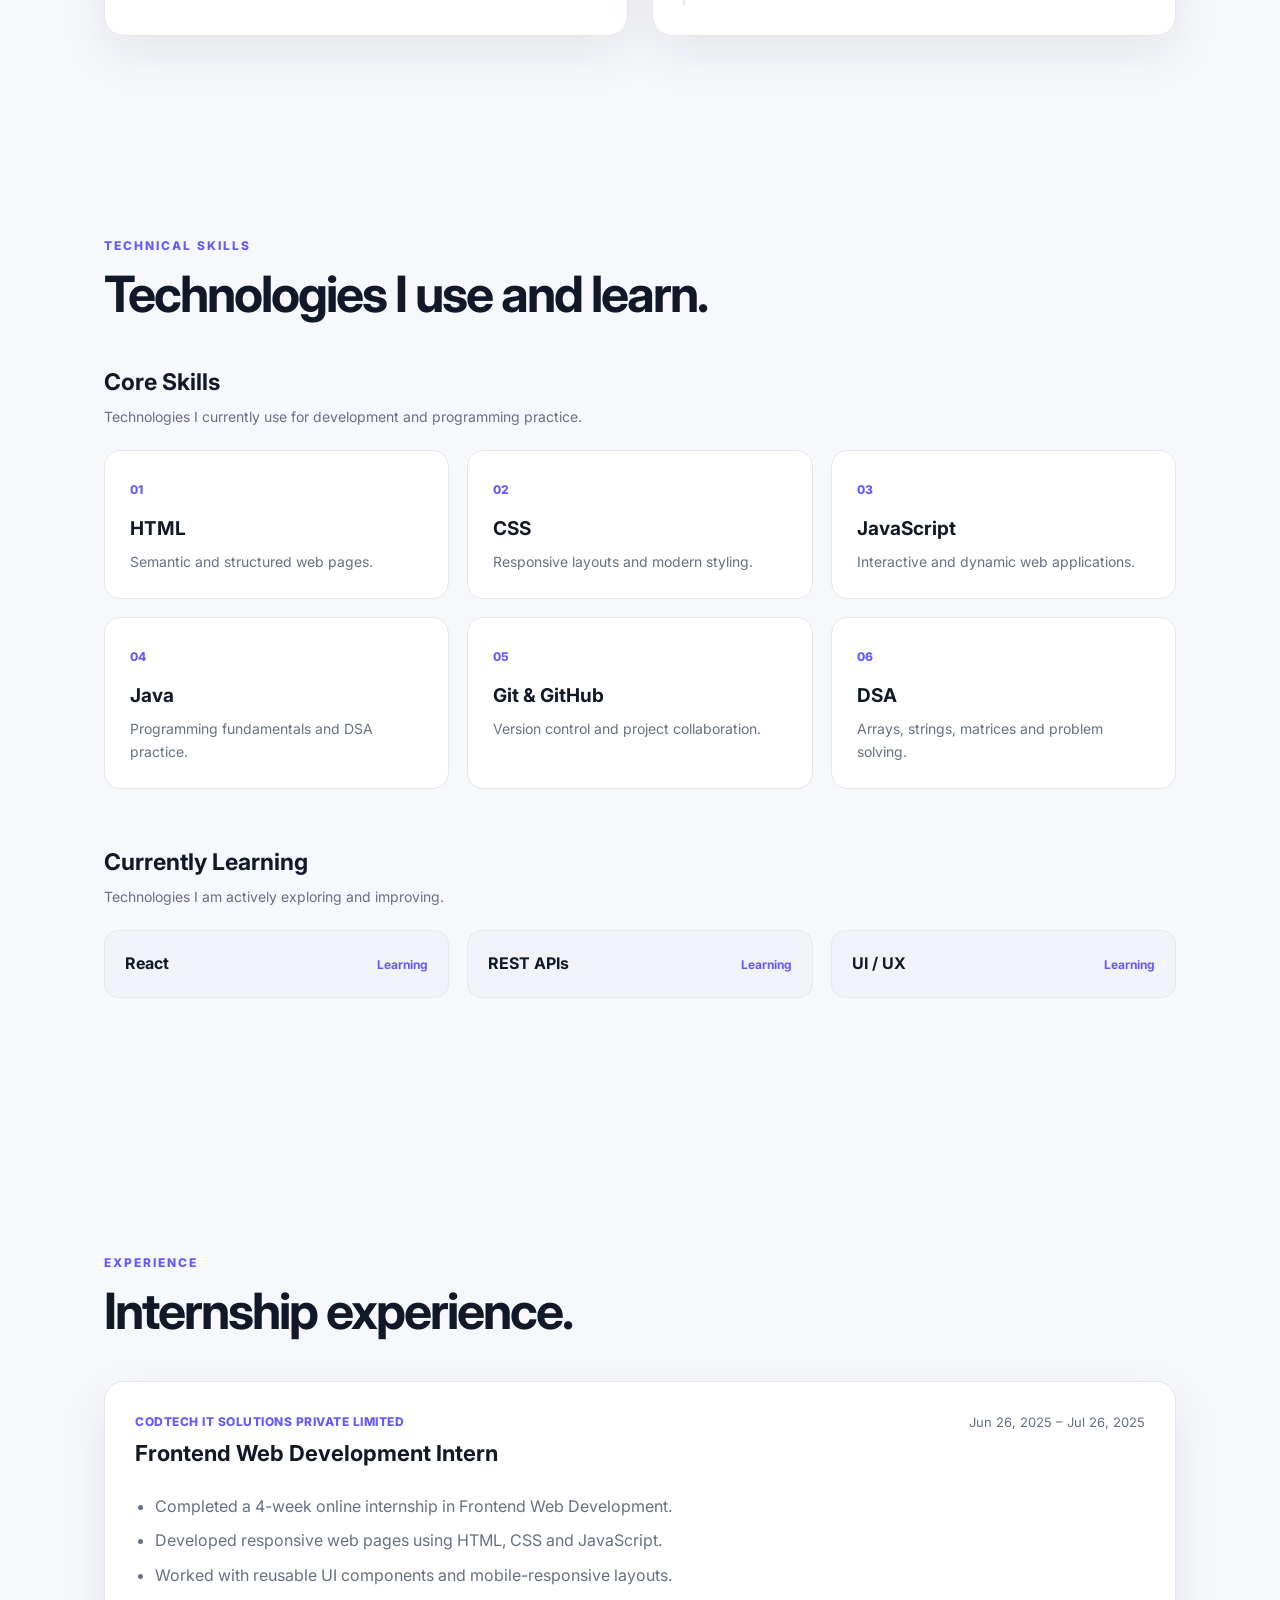
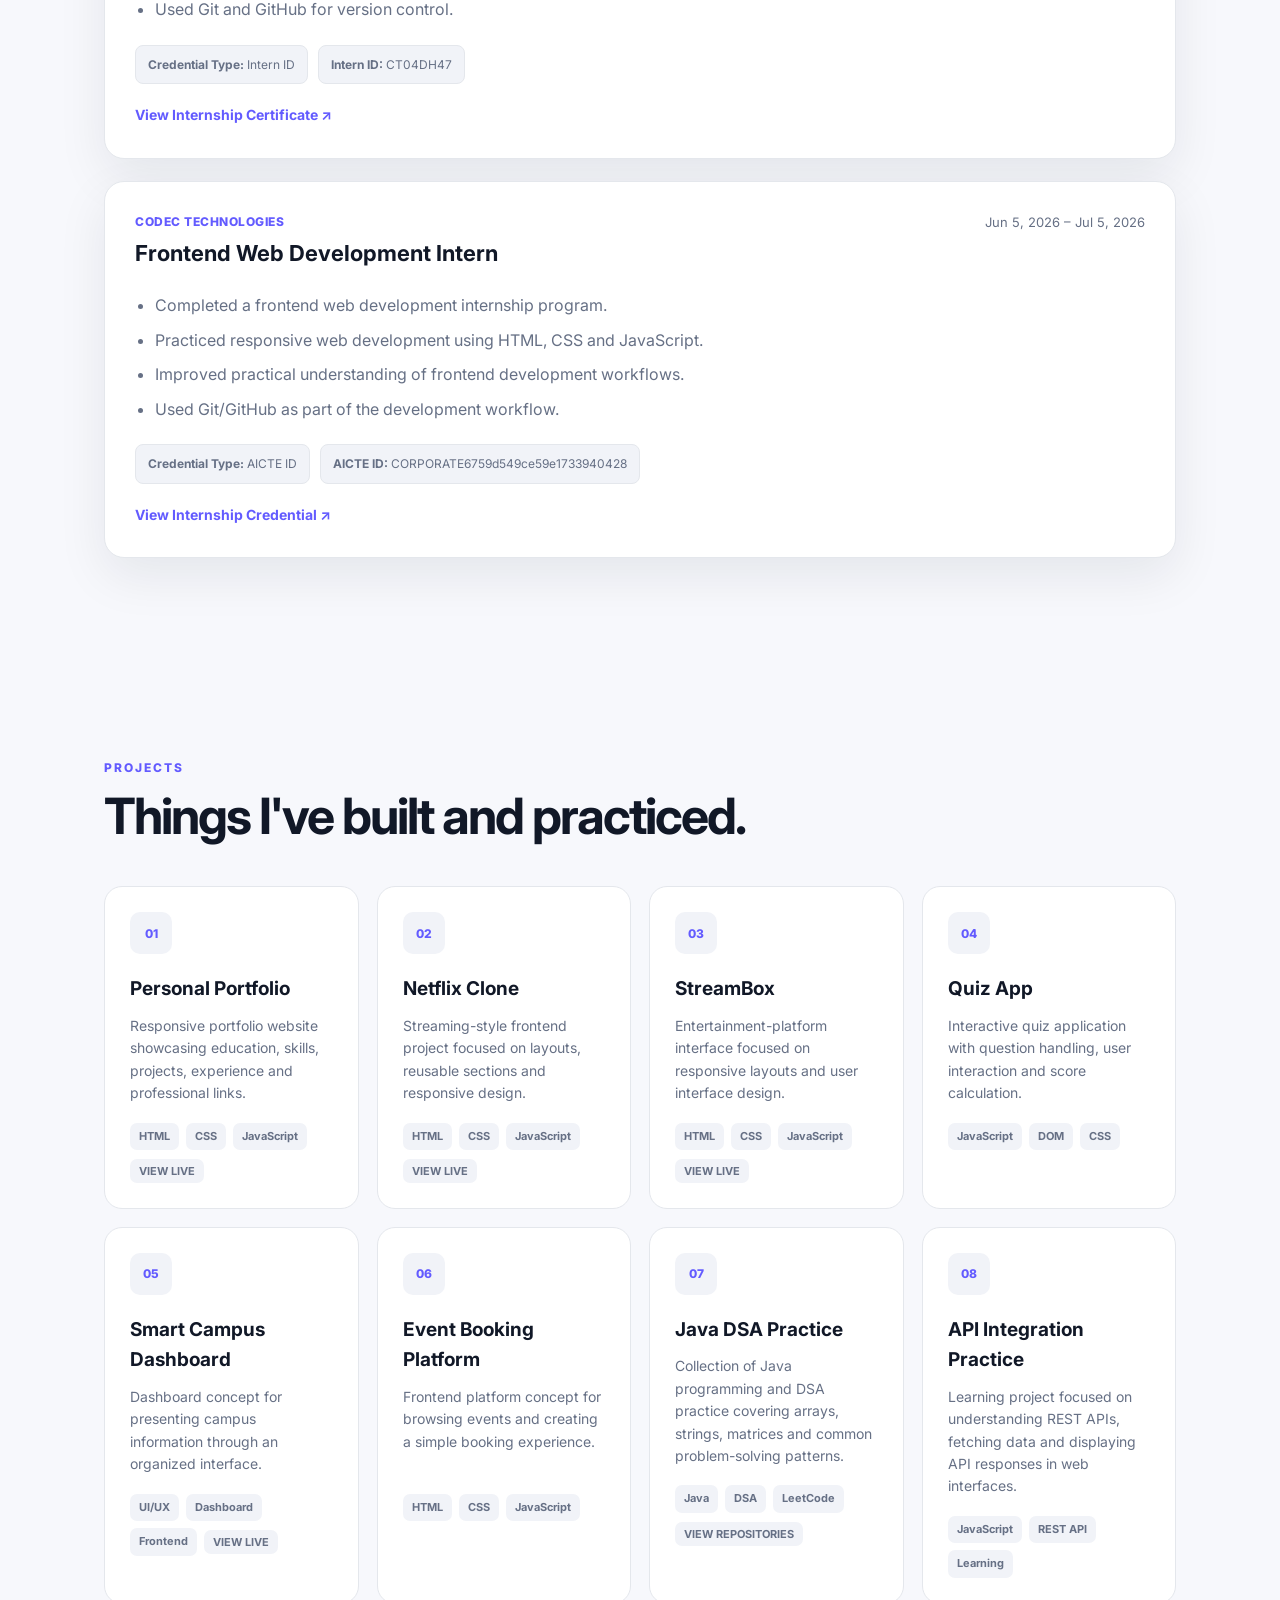
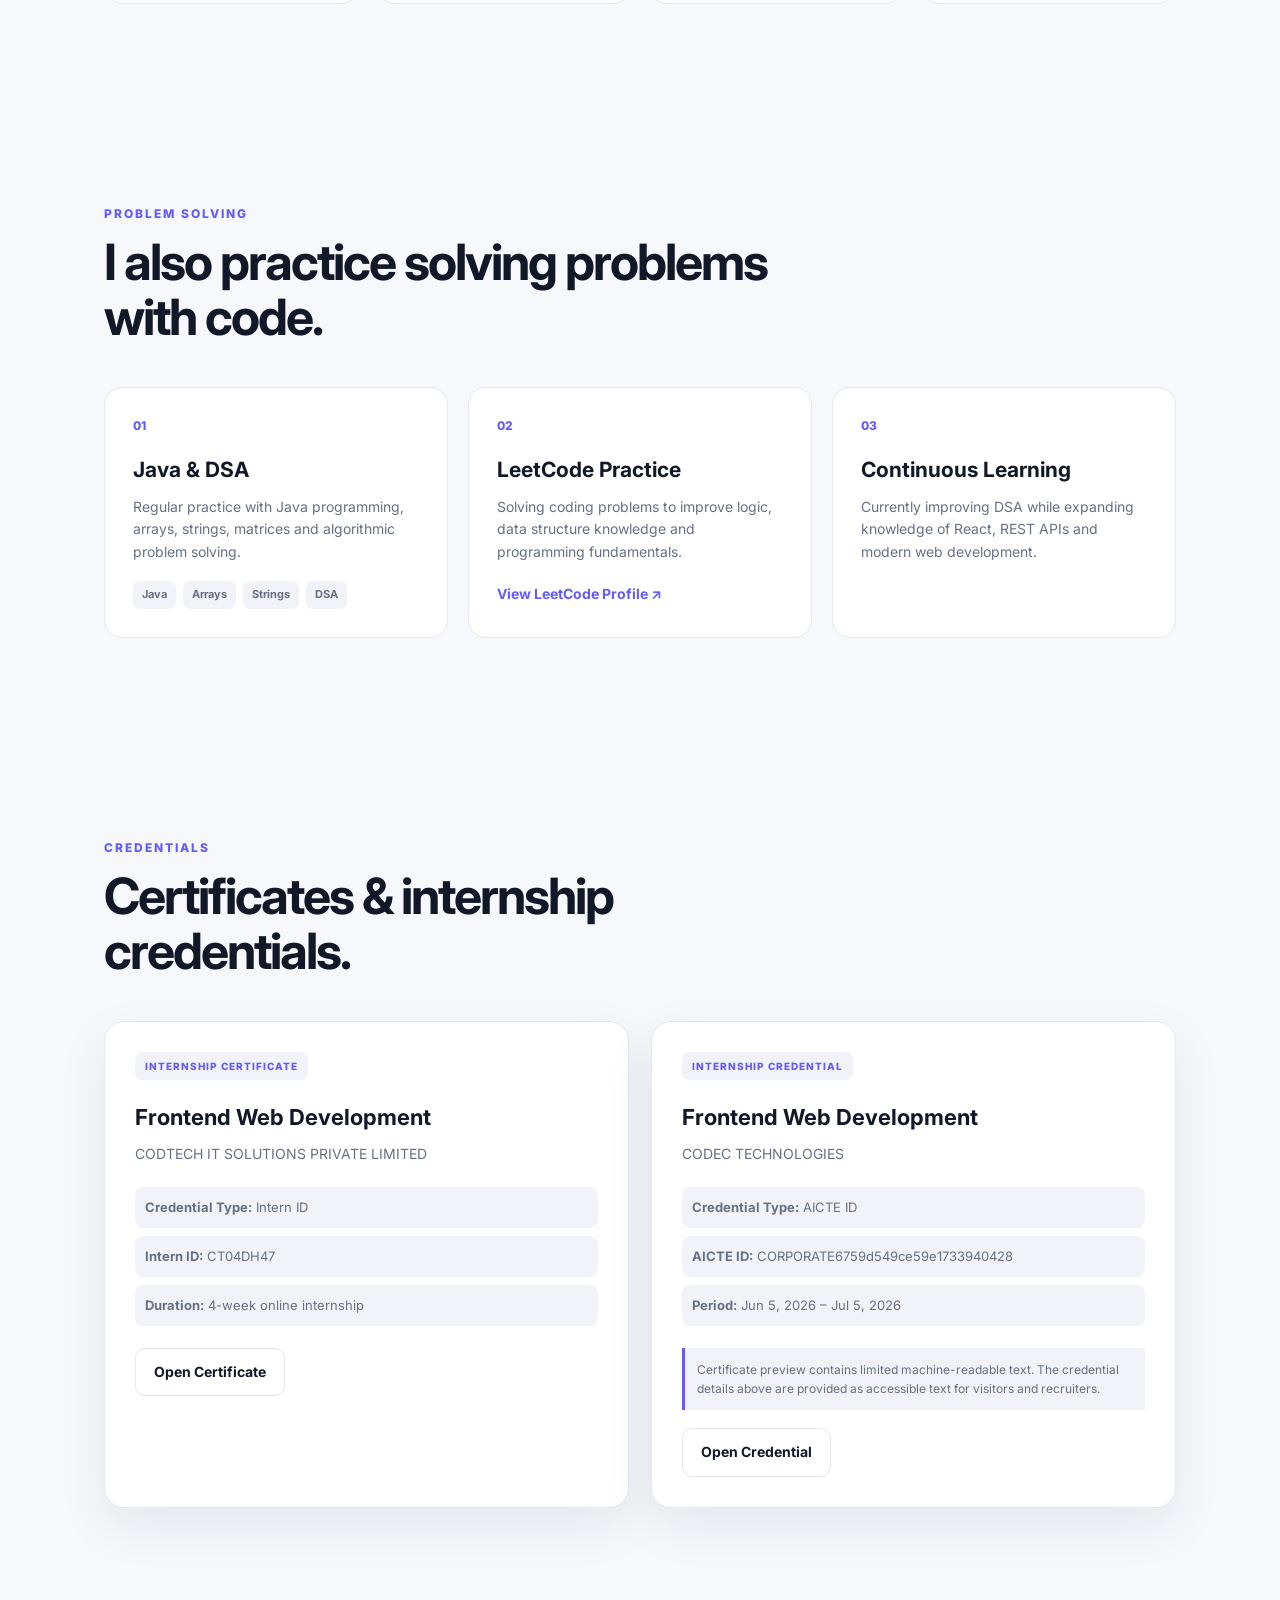
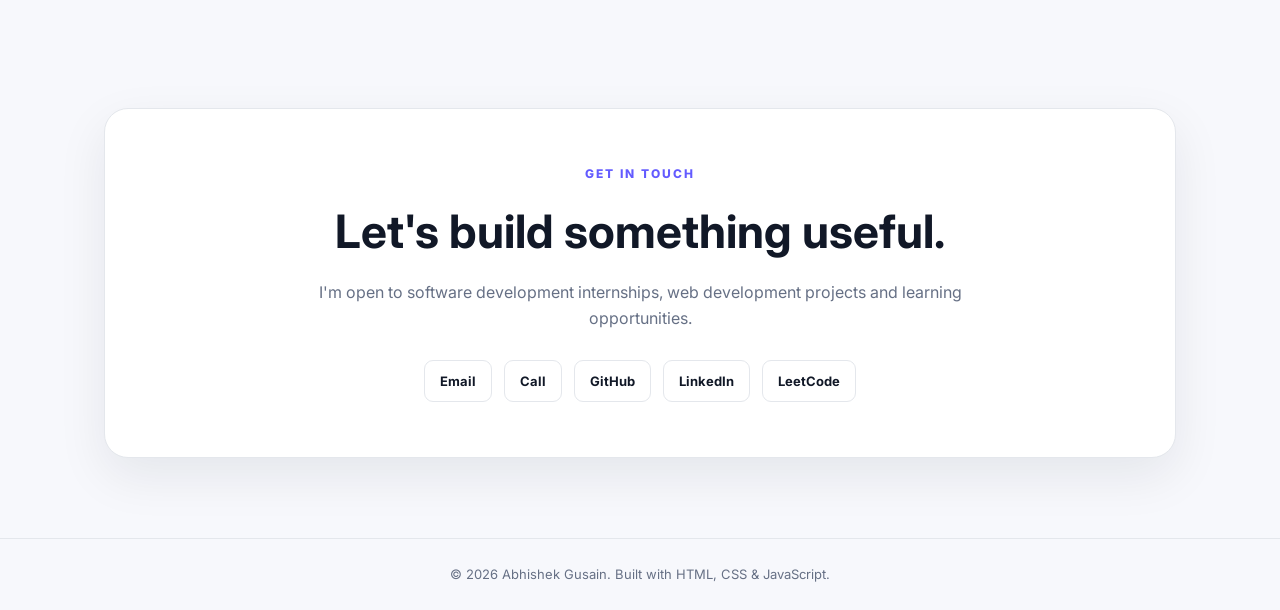
==== commit 89ea0f9a: "Add project links" ====
--- a/index.html
+++ b/index.html
@@ -62,7 +62,7 @@
         <div class="nav-actions">
 
             <a
-                href="Abhishek-Gusain-Resume.pdf"
+                href="Abhishek_Gusain_Resume.pdf"
                 class="resume-nav-btn"
                 target="_blank"
                 rel="noopener noreferrer">
@@ -129,7 +129,7 @@
                 <div class="hero-buttons">
 
                     <a
-                        href="Abhishek-Gusain-Resume.pdf"
+                        href="Abhishek_Gusain_Resume.pdf"
                         class="btn primary"
                         target="_blank"
                         rel="noopener noreferrer">
@@ -750,6 +750,16 @@
                         <span>CSS</span>
                         <span>JavaScript</span>
 
+                        <a
+                        href="https://abhishekgusain20.github.io/Portfolio/"
+                        target="_blank"
+                        rel="noopener noreferrer">
+
+                       <span>VIEW LIVE</span> 
+
+                    </a>
+   
+
                     </div>
 
                 </article>
@@ -776,6 +786,15 @@
                         <span>CSS</span>
                         <span>JavaScript</span>
 
+                         <a
+                        href="https://abhishekgusain20.github.io/NETFLIX_clone/"
+                        target="_blank"
+                        rel="noopener noreferrer">
+
+                       <span>VIEW LIVE</span> 
+
+                    </a>
+
                     </div>
 
                 </article>
@@ -802,6 +821,15 @@
                         <span>CSS</span>
                         <span>JavaScript</span>
 
+                        <a
+                        href="https://abhishekgusain20.github.io/StreamBox/"
+                        target="_blank"
+                        rel="noopener noreferrer">
+
+                       <span>VIEW LIVE</span> 
+
+                    </a>
+
                     </div>
 
                 </article>
@@ -854,7 +882,17 @@
                         <span>Dashboard</span>
                         <span>Frontend</span>
 
-                    </div>
+                        <a
+                        href="https://abhishekgusain20.github.io/Smart-Campus-Dashboard/"
+                        target="_blank"
+                        rel="noopener noreferrer">
+
+                       <span>VIEW LIVE</span> 
+
+                    </a>
+                         </div>
+                         
+
 
                 </article>
 
@@ -906,6 +944,17 @@
                         <span>Java</span>
                         <span>DSA</span>
                         <span>LeetCode</span>
+<br>
+                        <a
+                        href="https://github.com/AbhishekGusain20/practice-solving-Questions"
+                        target="_blank"
+                        rel="noopener noreferrer">
+
+                       <span>VIEW REPOSITORIES </span> 
+
+                    </a>
+                   
+
 
                     </div>
 
@@ -1279,4 +1328,4 @@
 
 </body>
 
-</html>+</html>
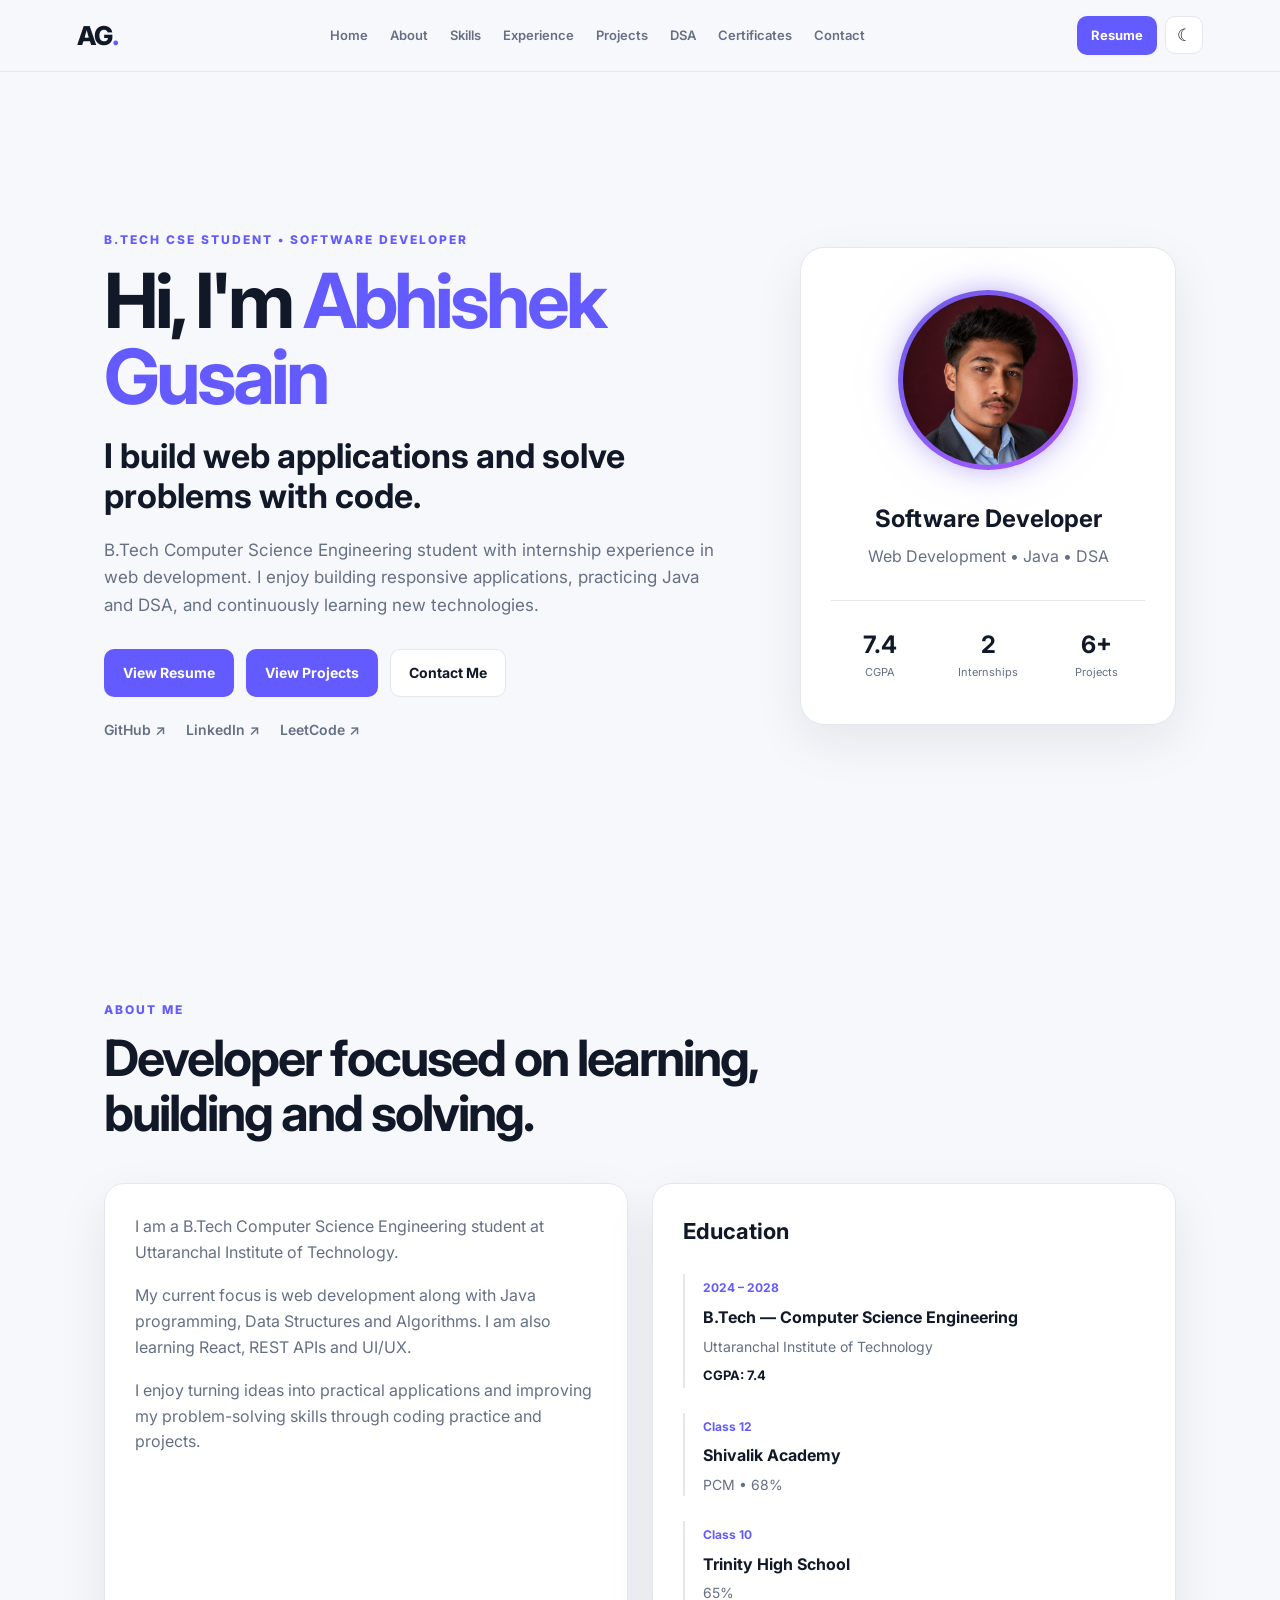
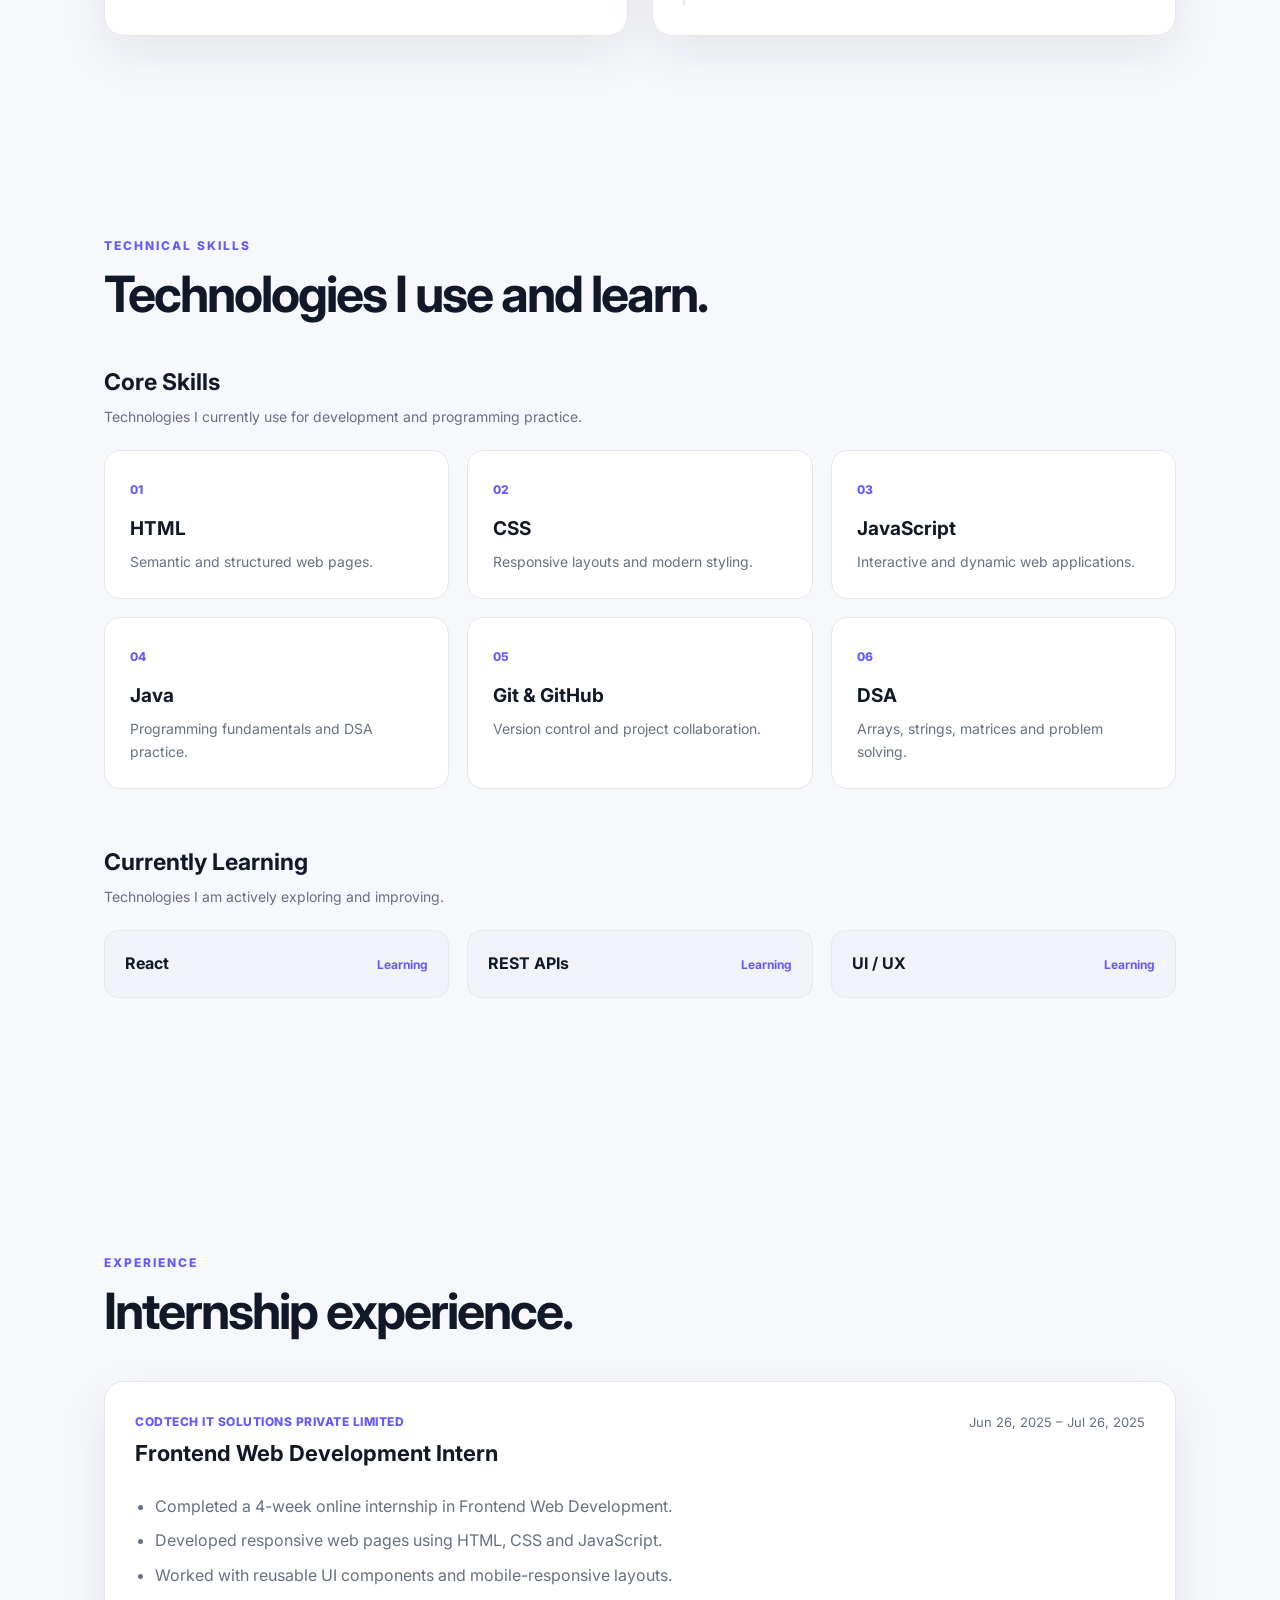
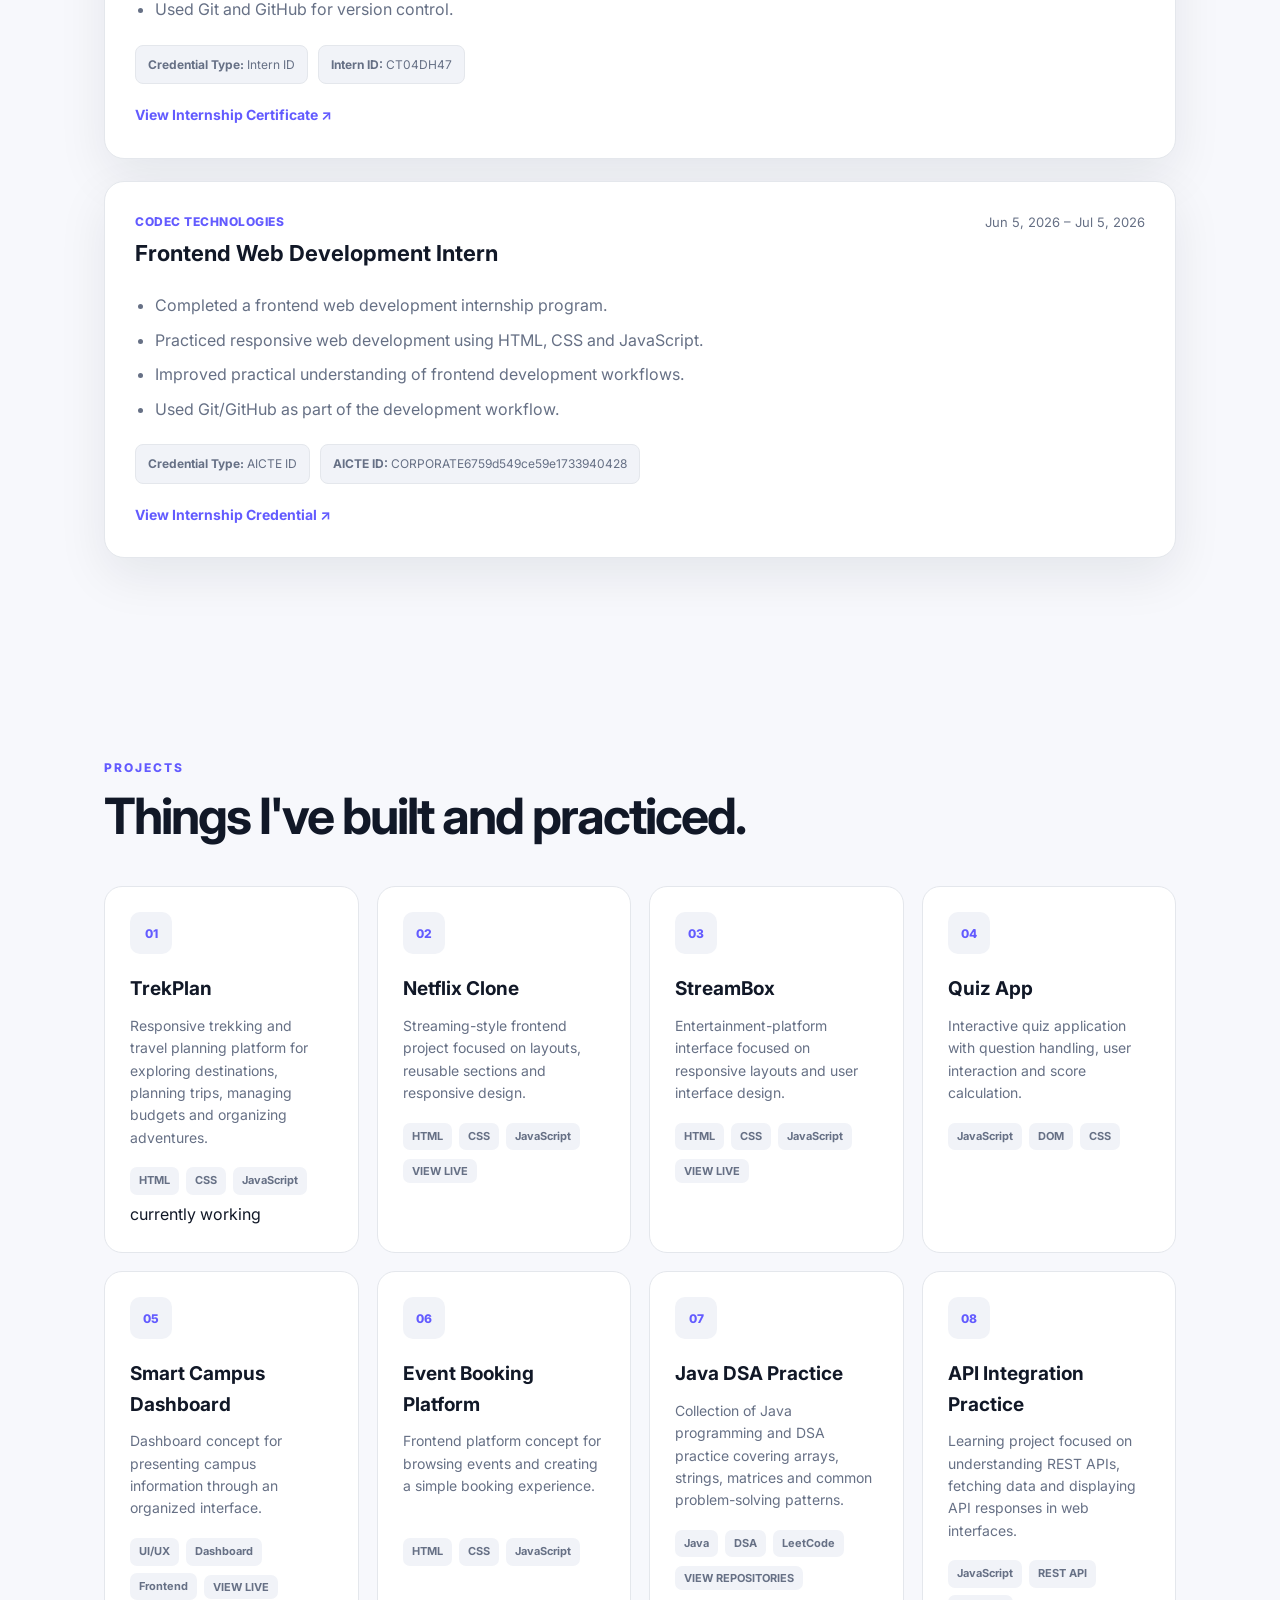
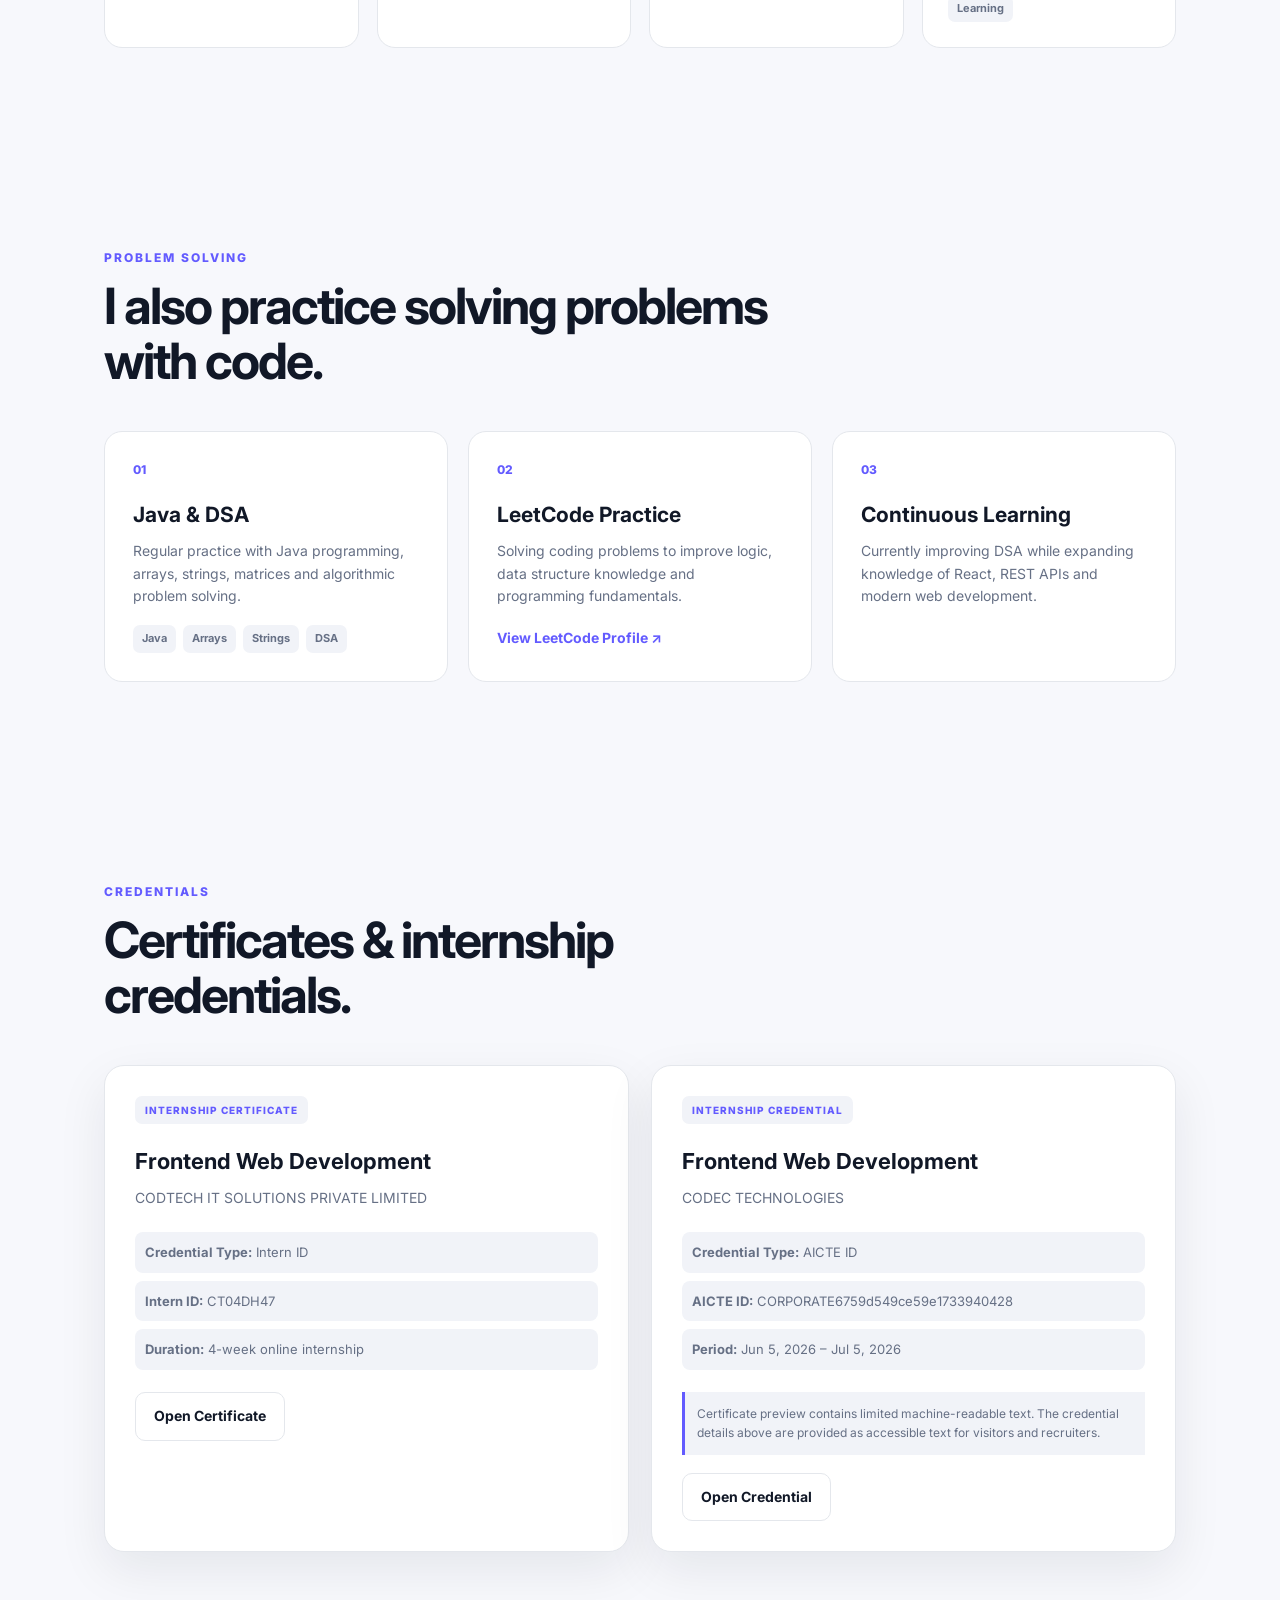
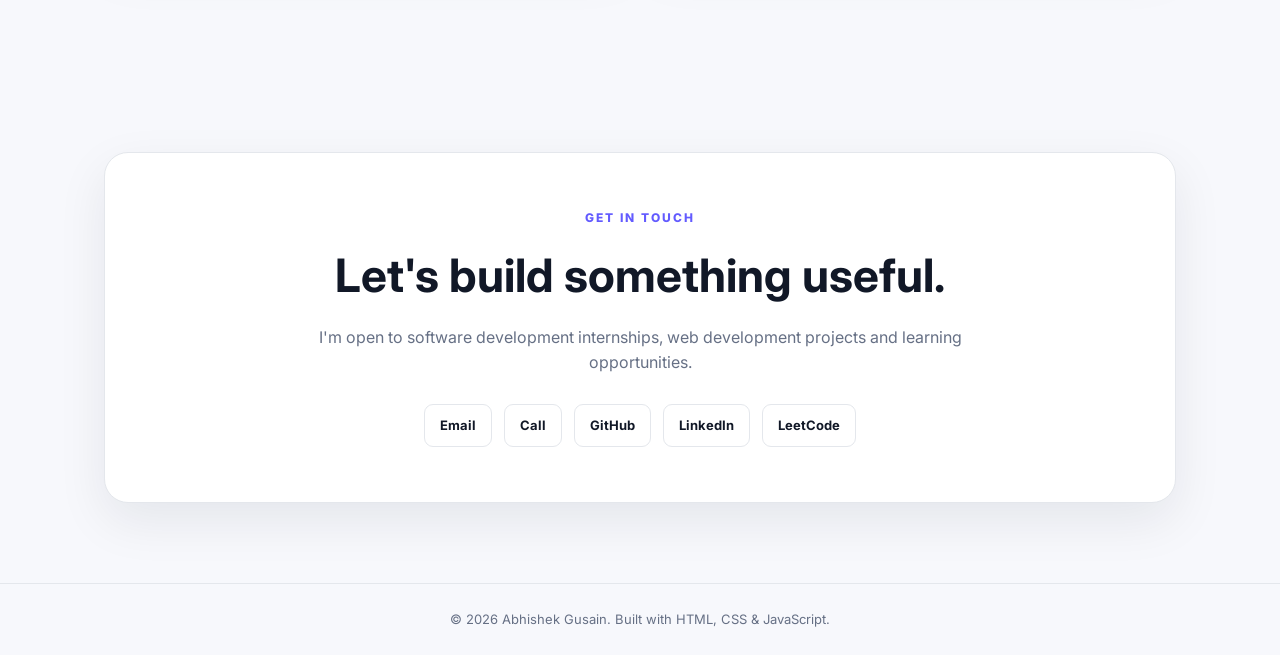
==== commit b332cab7: "Change project title to 'TrekPlan' and update description Updated project title and description to r" ====
--- a/index.html
+++ b/index.html
@@ -735,13 +735,11 @@
                     </div>
 
                     <h3>
-                        Personal Portfolio
-                    </h3>
-
-                    <p>
-                        Responsive portfolio website showcasing
-                        education, skills, projects, experience and
-                        professional links.
+                        TrekPlan
+                    </h3>
+
+                    <p>
+                         Responsive trekking and travel planning platform for exploring destinations, planning trips, managing budgets and organizing adventures.
                     </p>
 
                     <div class="tags">
@@ -751,11 +749,9 @@
                         <span>JavaScript</span>
 
                         <a
-                        href="https://abhishekgusain20.github.io/Portfolio/"
-                        target="_blank"
-                        rel="noopener noreferrer">
-
-                       <span>VIEW LIVE</span> 
+                        
+
+                       <span>currently working</span> 
 
                     </a>
    
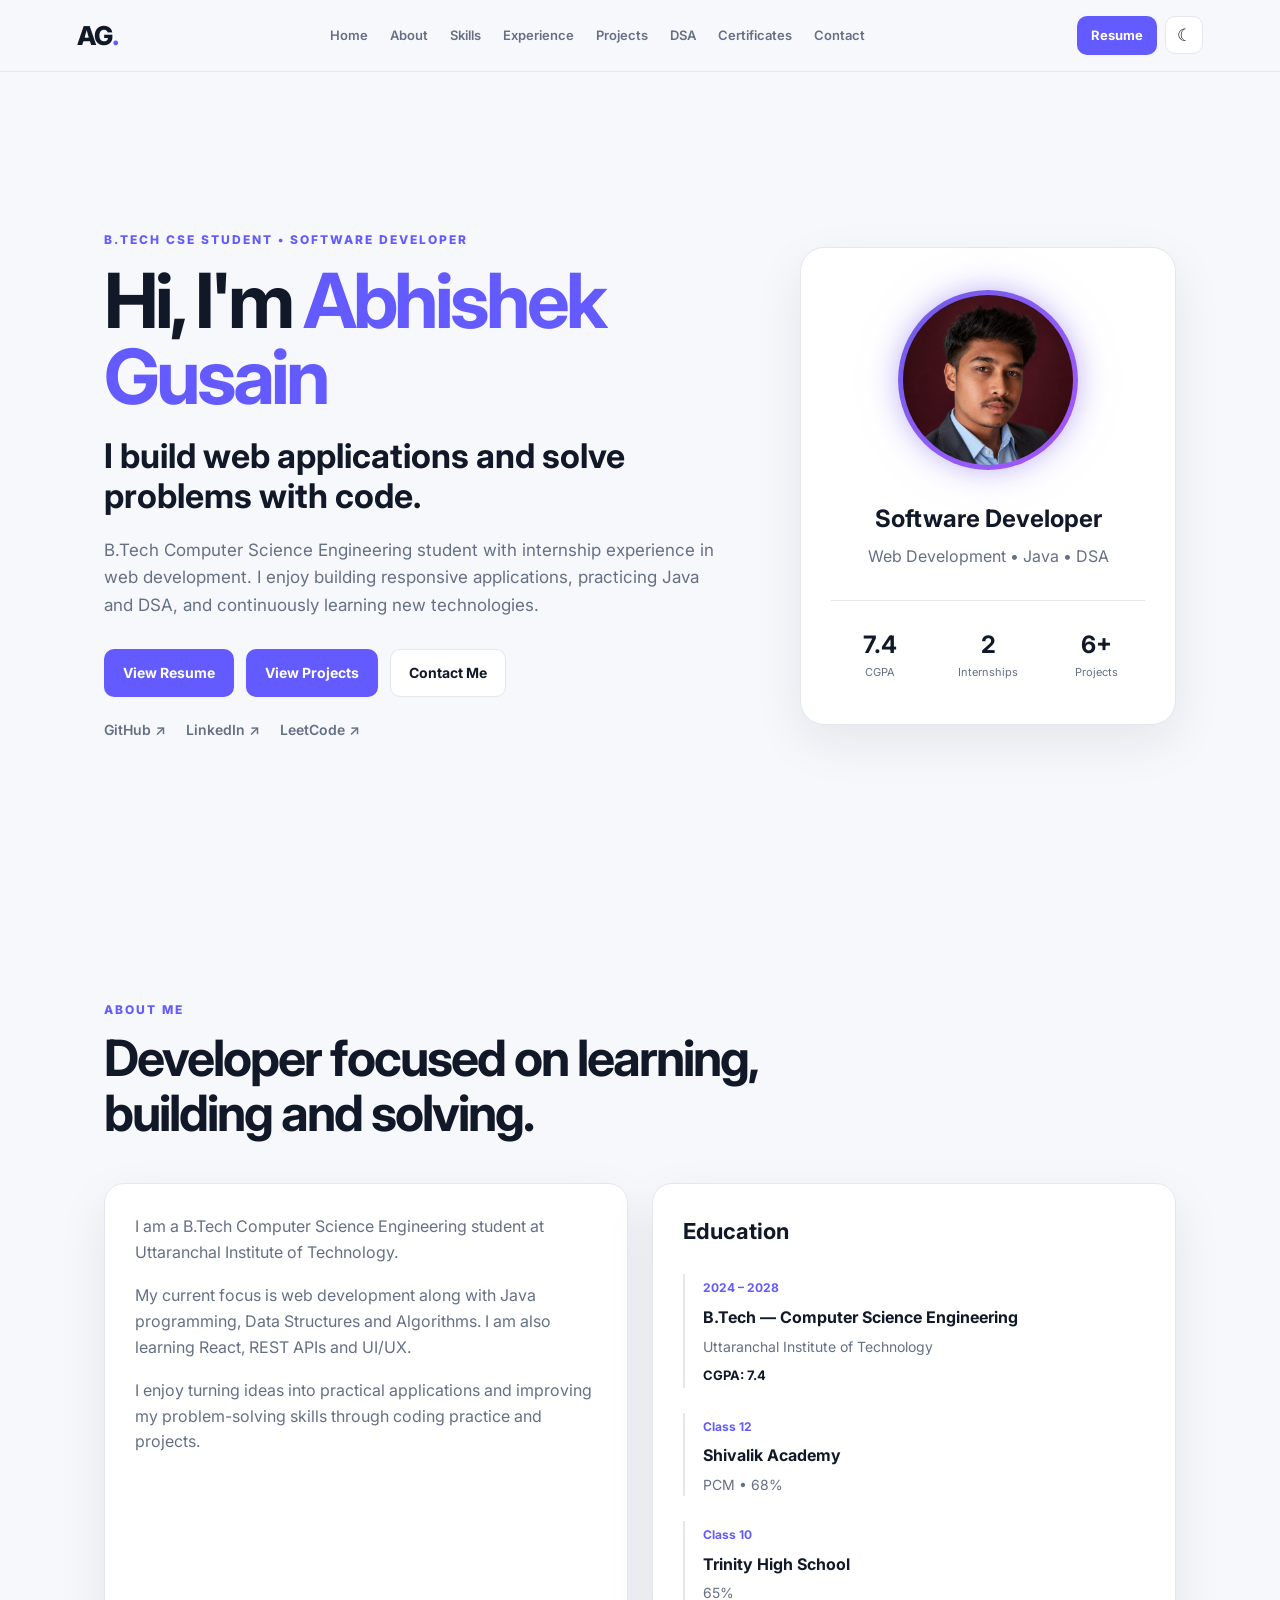
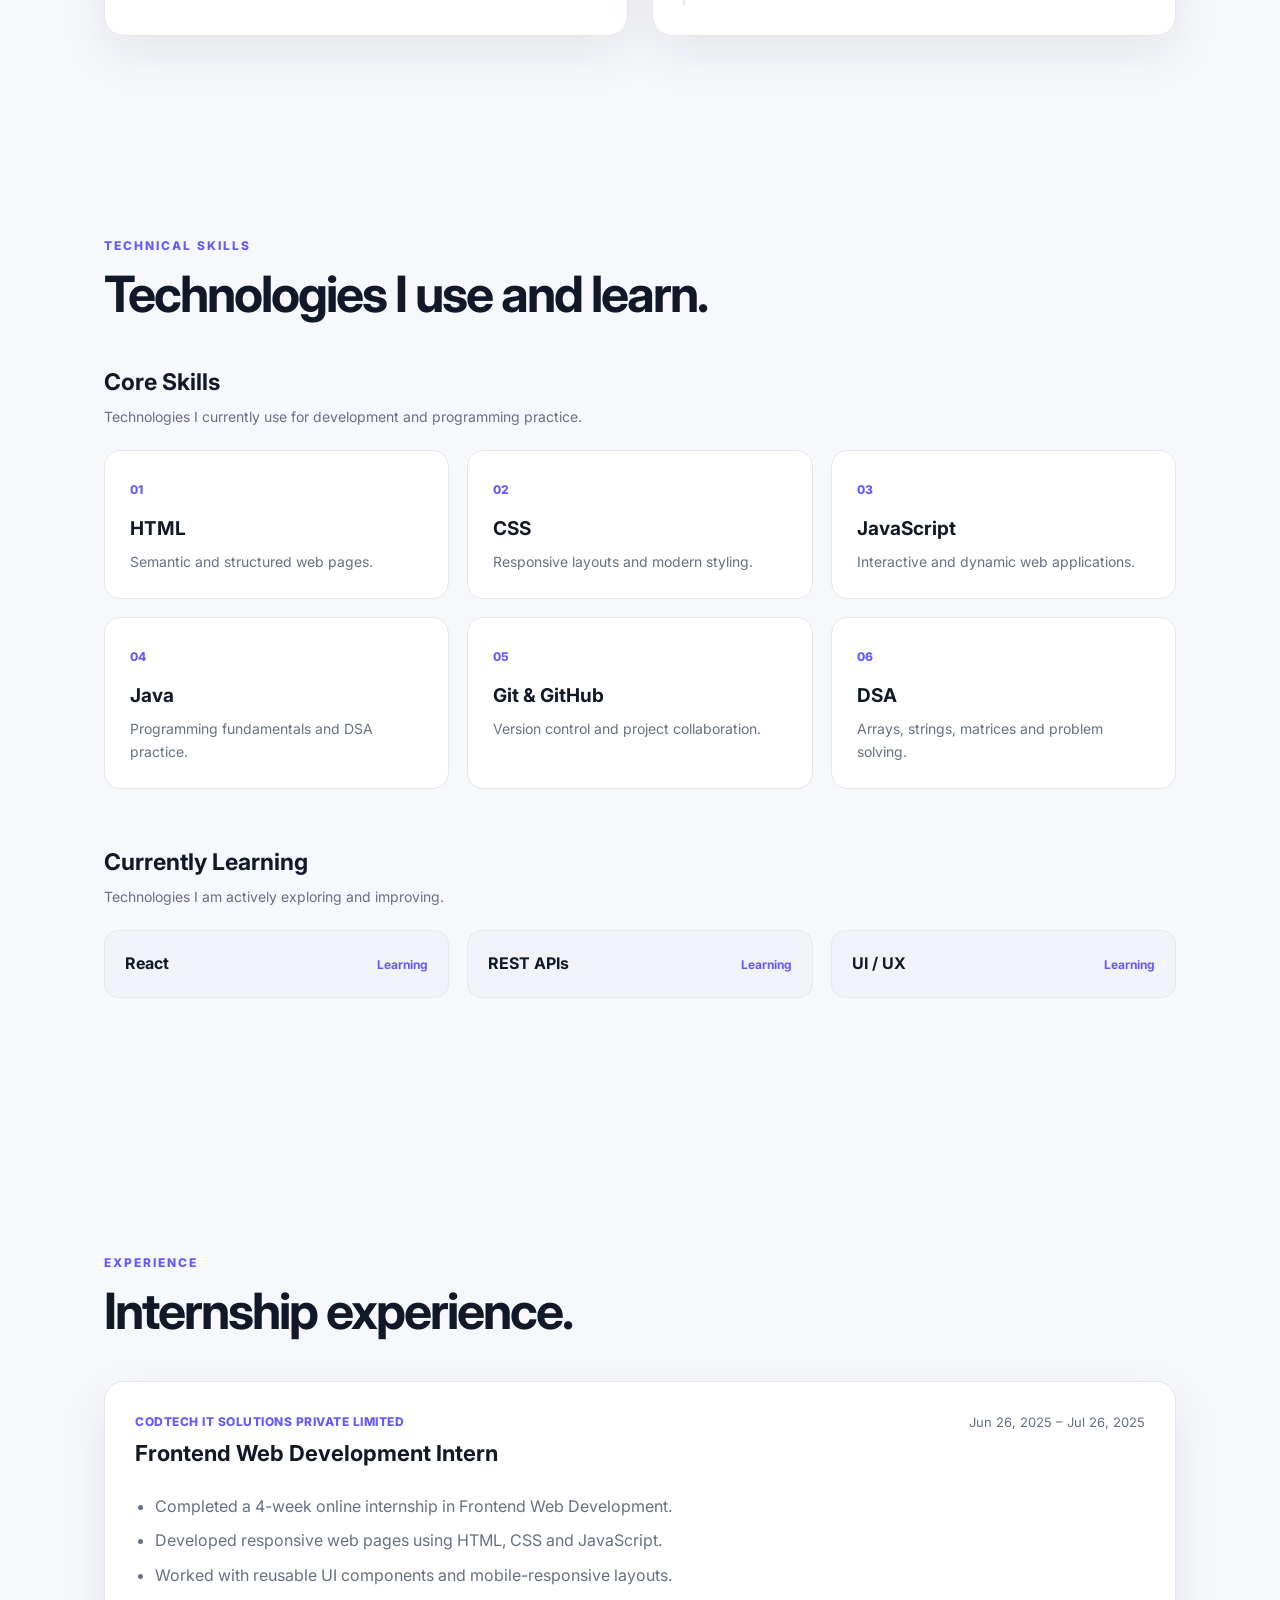
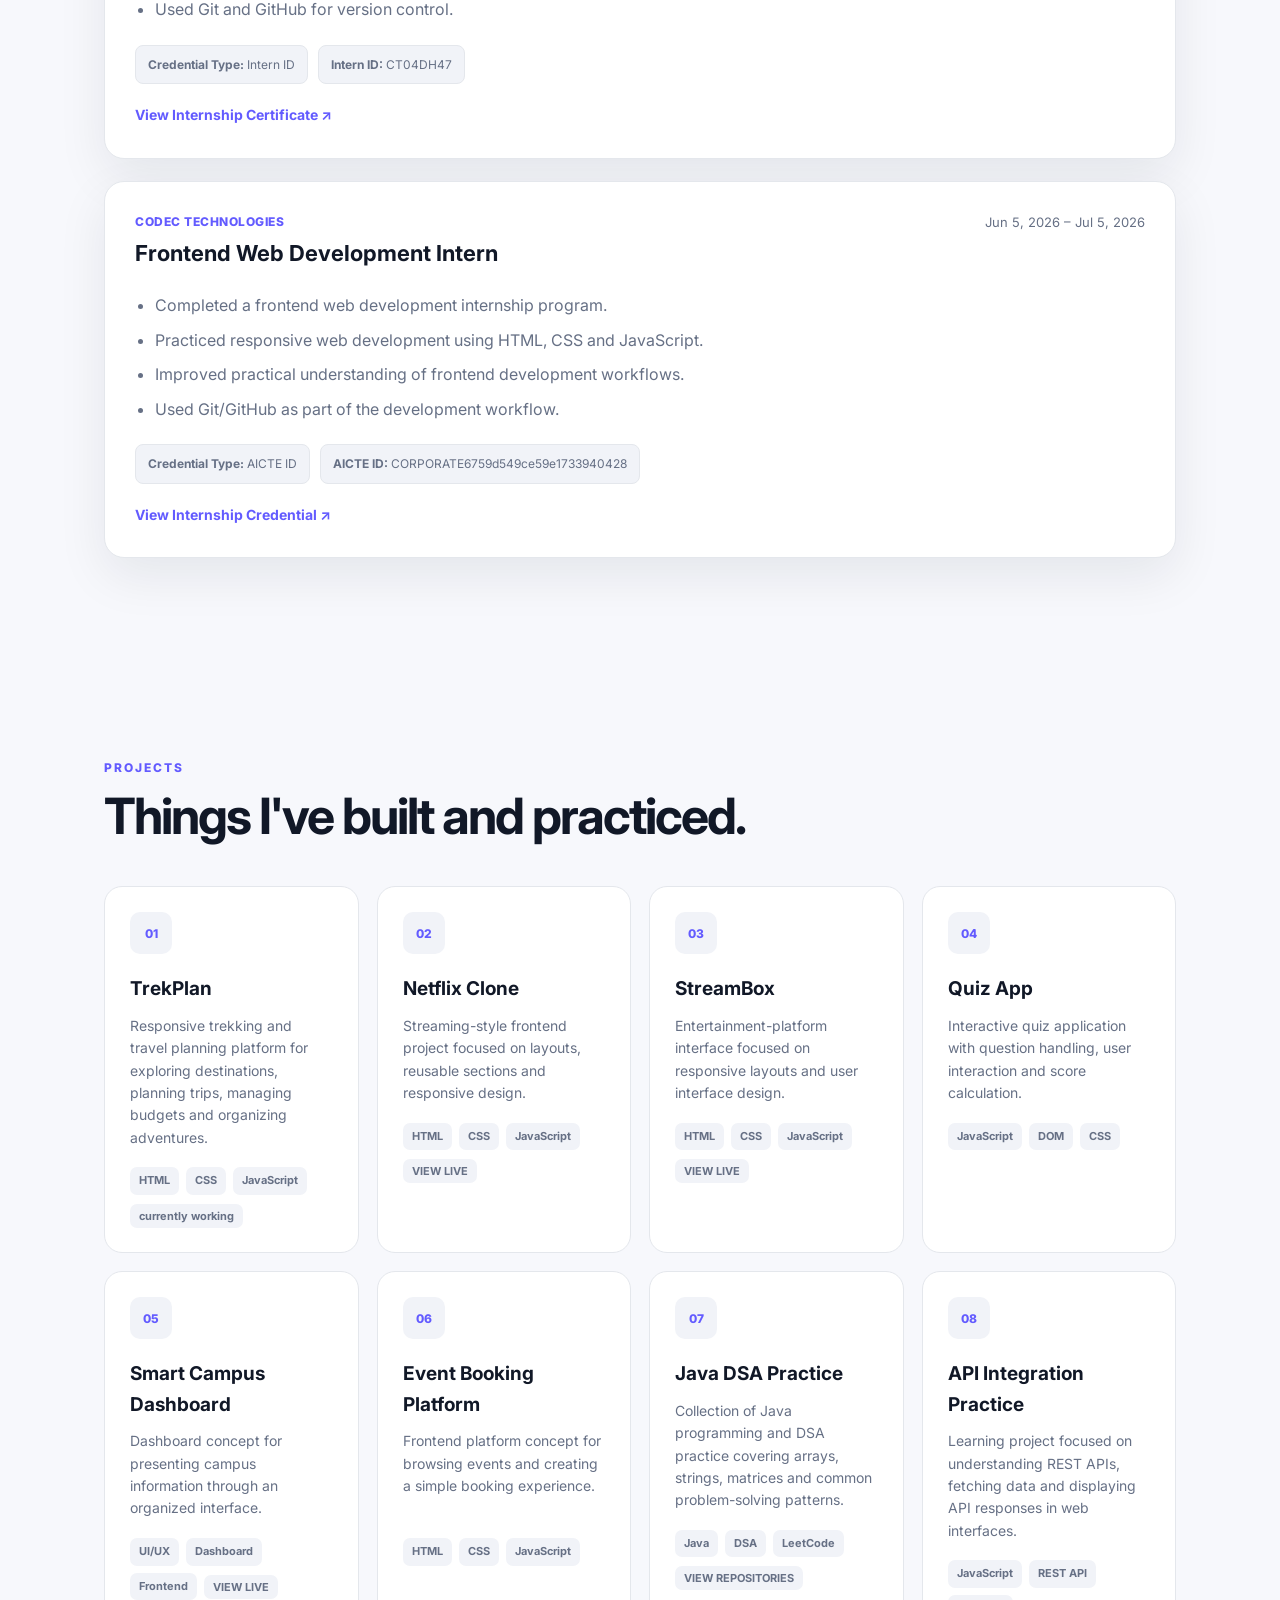
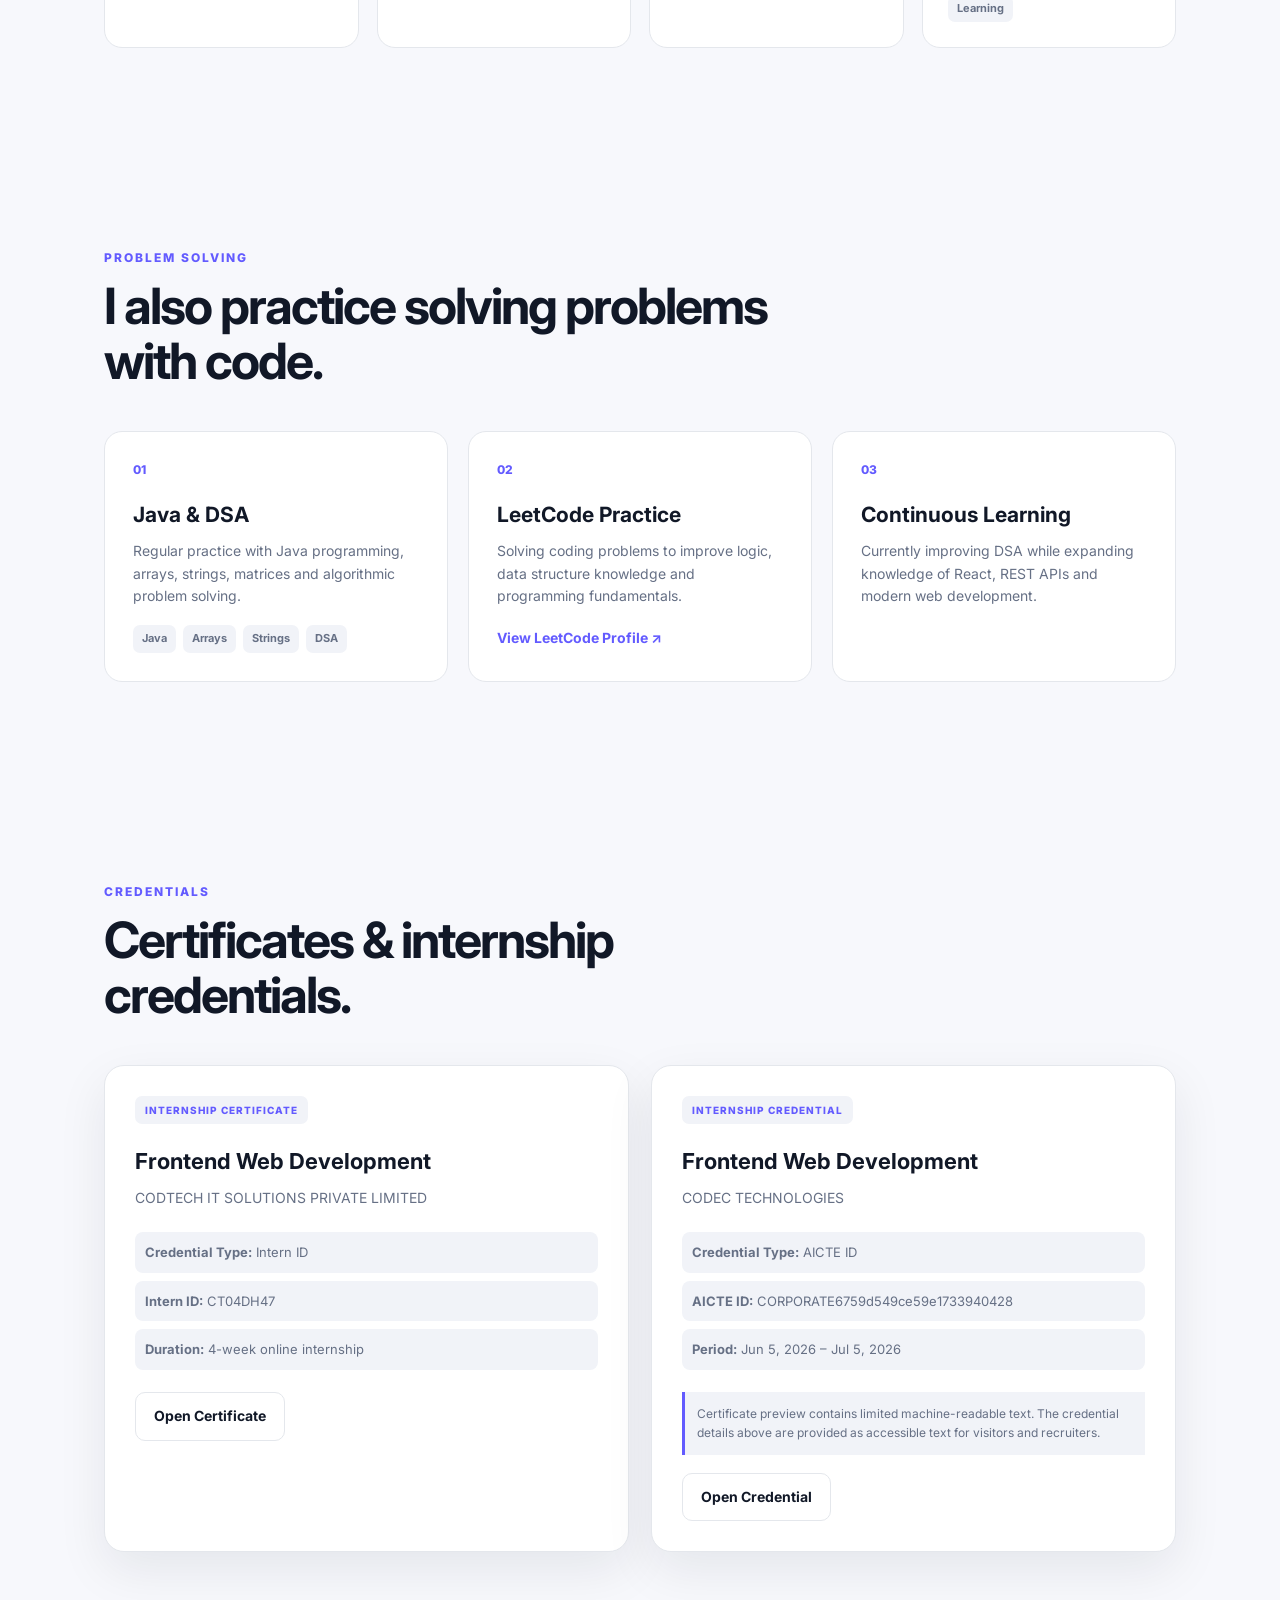
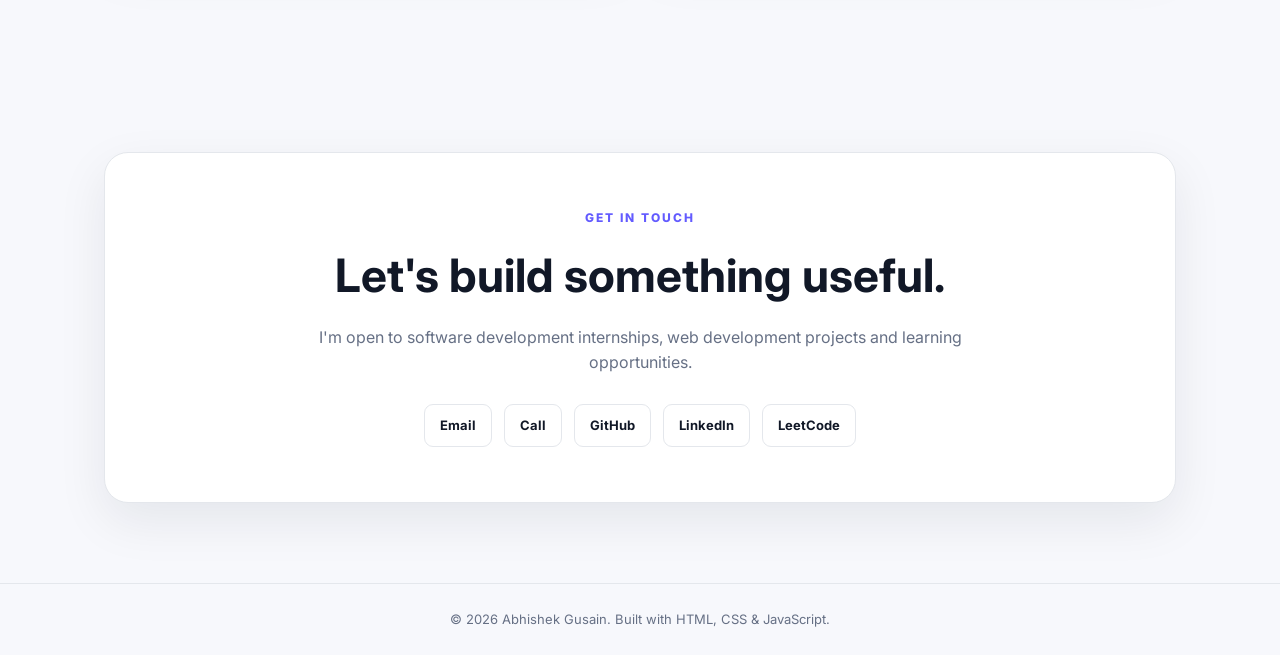
==== commit 8b731a59: "Fix link formatting in index.html Updated link to GitHub repository with target and rel attributes." ====
--- a/index.html
+++ b/index.html
@@ -748,8 +748,10 @@
                         <span>CSS</span>
                         <span>JavaScript</span>
 
-                        <a
-                        
+                        <a 
+                            href="https://github.com/AbhishekGusain20/TrekPlan"
+                        target="_blank"
+                            rel="noopener noreferrer">
 
                        <span>currently working</span> 
 
